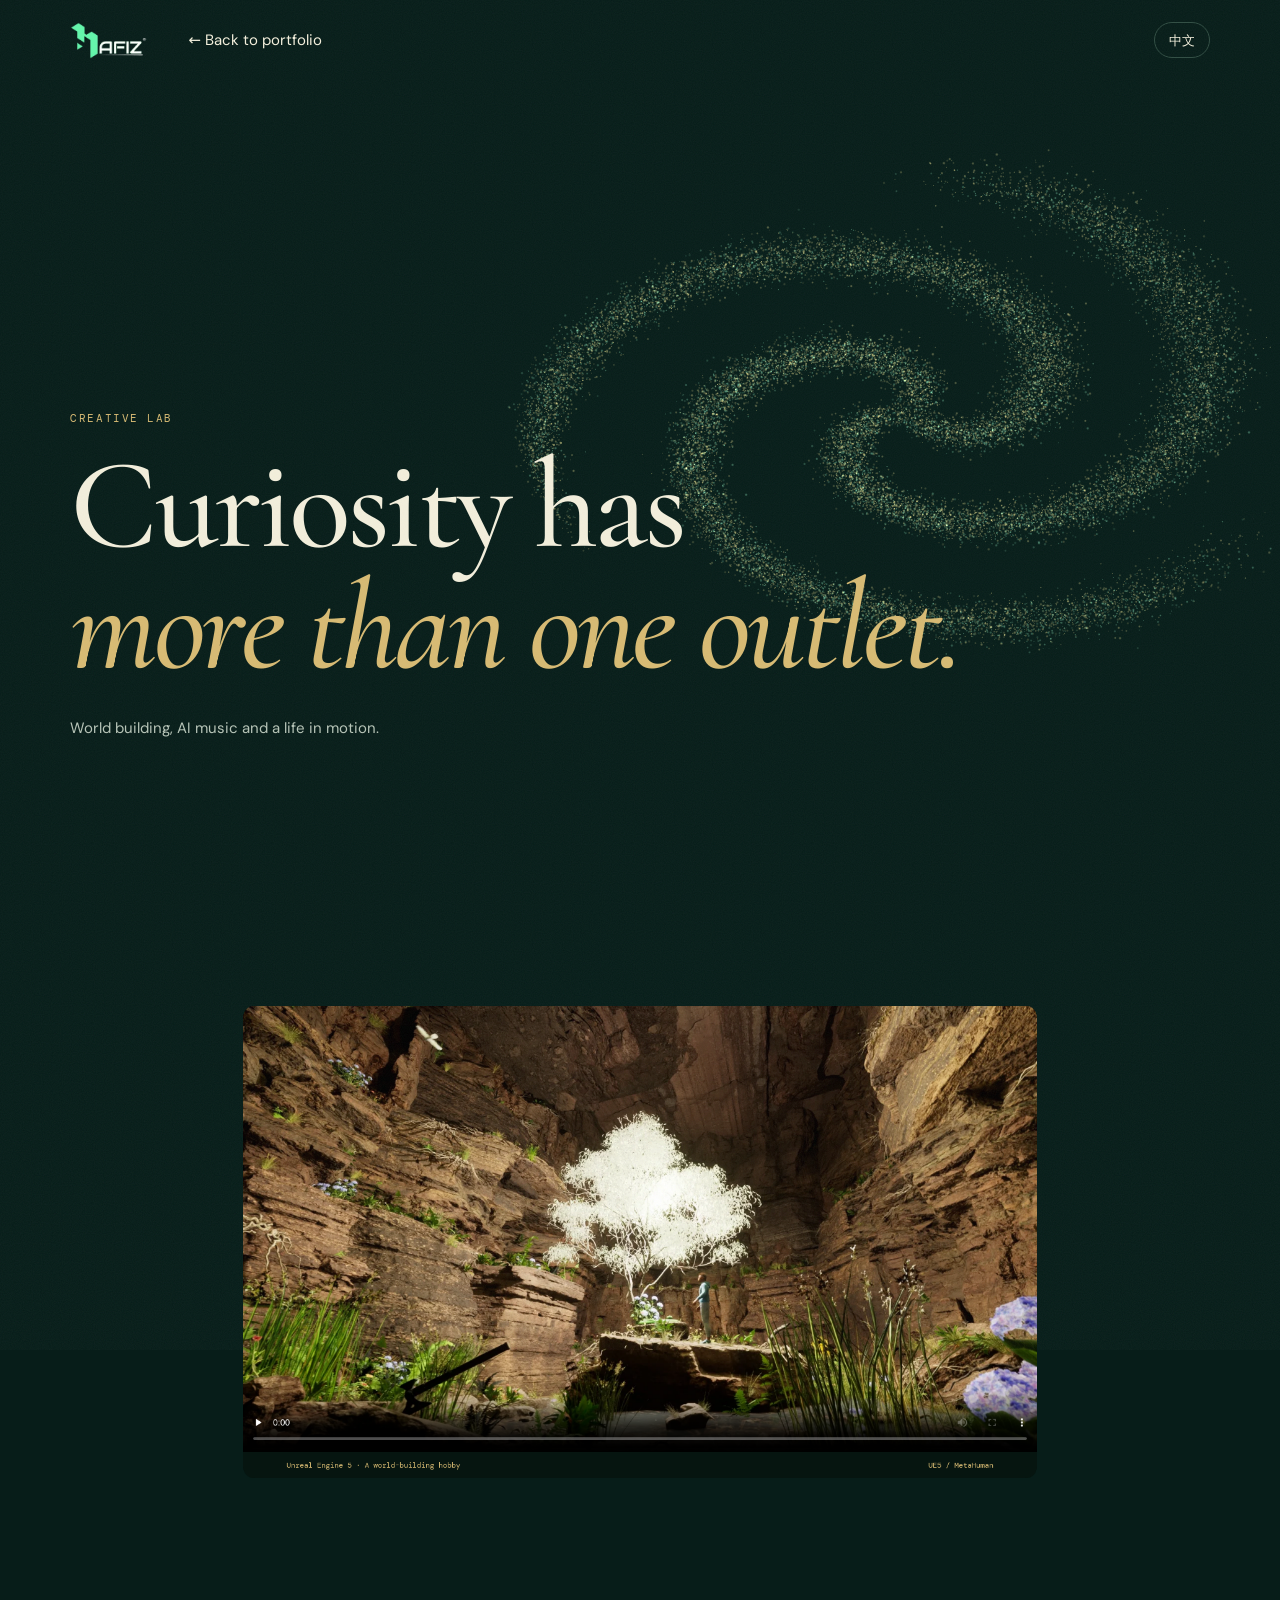
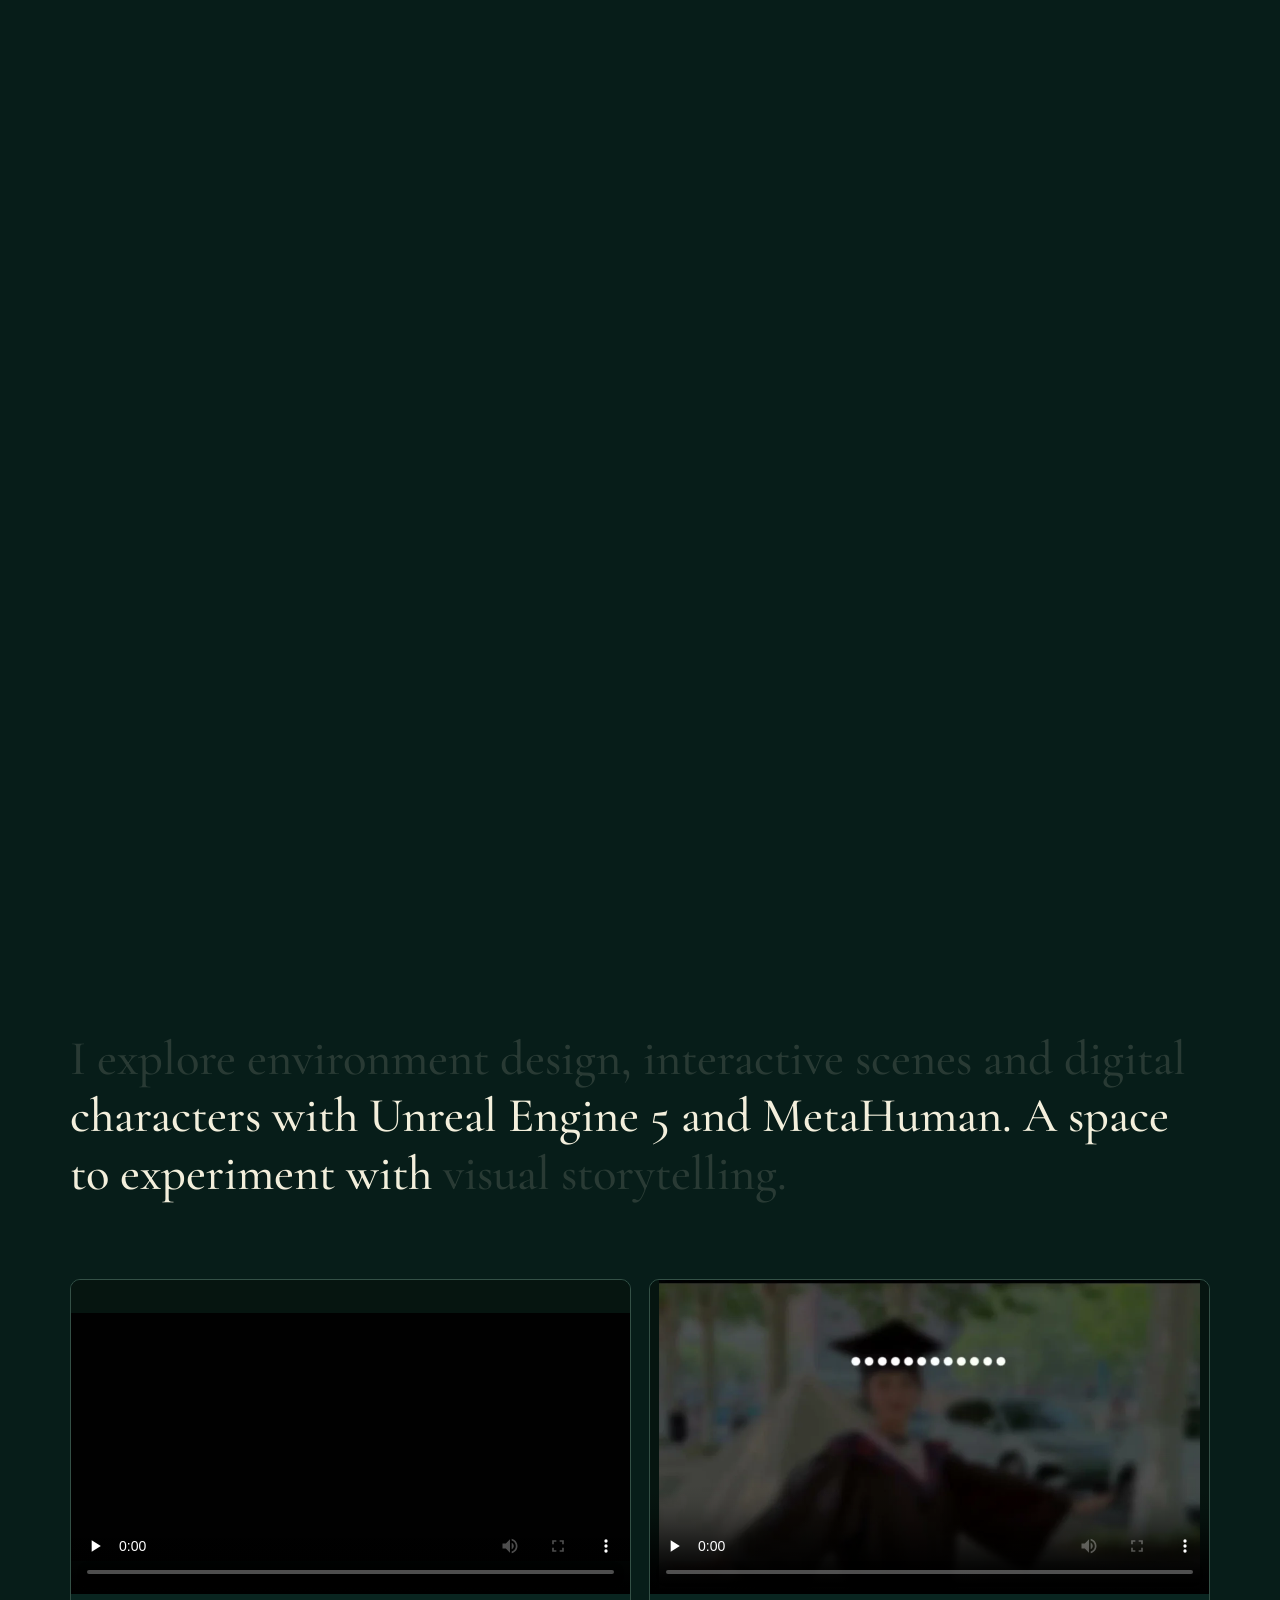
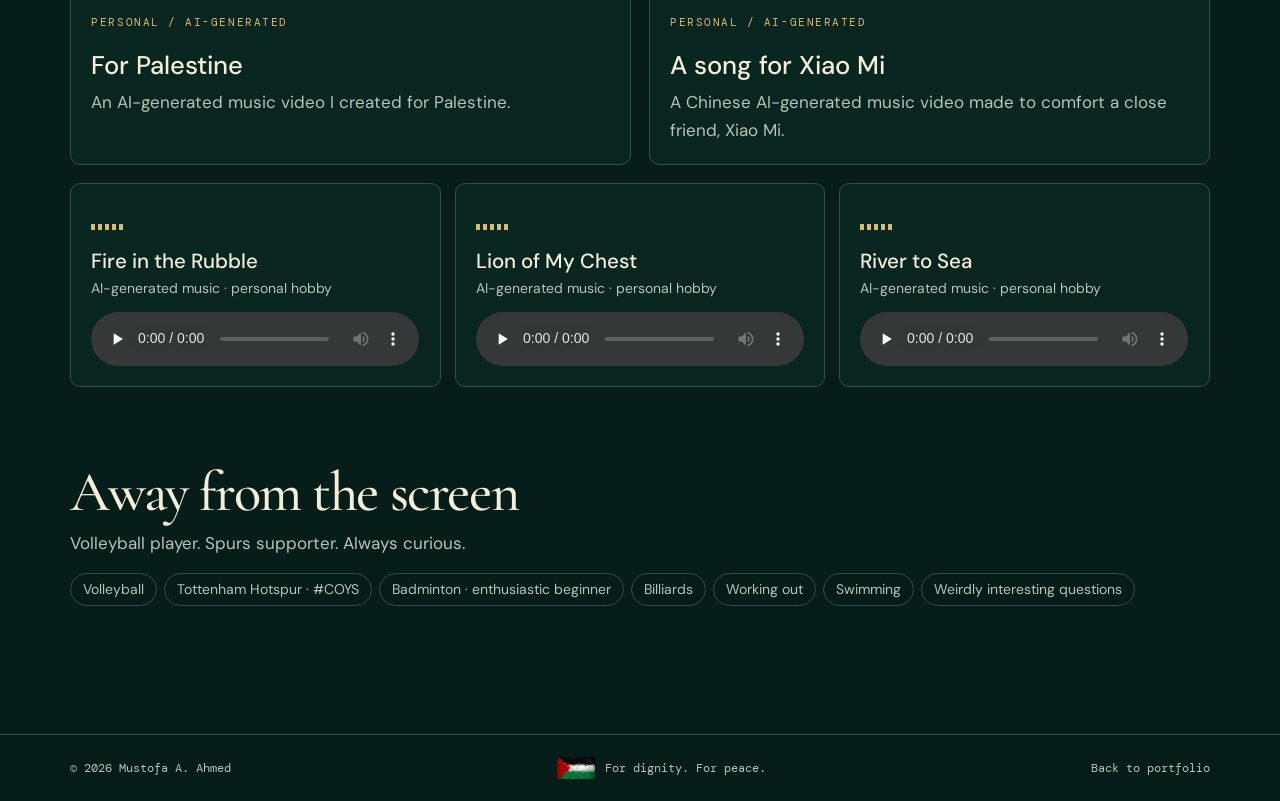
==== creative.html @ cb3ba393 "Rebuild portfolio as motion-led green and gold experience Add a WebGL particle scene, custom motion " ====
<!doctype html>
<html lang="en" class="no-js" data-title-en="Creative lab | Mustofa A. Ahmed (Hafiz)" data-title-zh="创意实验室 | Mustofa A. Ahmed (Hafiz)">
<head>
<meta charset="utf-8">
<meta name="viewport" content="width=device-width,initial-scale=1,viewport-fit=cover">
<title>Creative lab | Mustofa A. Ahmed (Hafiz)</title>
<meta name="description" content="World building in Unreal Engine 5, AI-generated music and life away from the screen.">
<meta name="theme-color" content="#071d19">
<meta name="color-scheme" content="dark">
<link rel="canonical" href="https://hafizabc77.github.io/creative.html">
<link rel="icon" href="assets/showcase/logo.webp">
<script>
(function(){var d=document.documentElement,c=d.classList;c.remove('no-js');c.add('js','intro-done');
var reduced=window.matchMedia&&matchMedia('(prefers-reduced-motion: reduce)').matches;
if(!reduced)c.add('fx');
try{if(sessionStorage.getItem('hafiz-wipe')){c.add('wipe-in');sessionStorage.removeItem('hafiz-wipe')}}catch(e){}
setTimeout(function(){if(!window.__fxReady){c.remove('fx','wipe-in');c.add('fx-failed')}},4000)})();
</script>
<link rel="stylesheet" href="styles.css">
</head>
<body class="creative-page">
<div id="wipe" aria-hidden="true"><i></i><i></i><i></i><i></i><i></i></div>
<canvas id="scene" aria-hidden="true"></canvas>
<div class="grain" aria-hidden="true"></div>
<div class="cursor" aria-hidden="true"><span class="cursor-label"></span></div>
<div class="cursor-dot" aria-hidden="true"></div>
<div class="progress" aria-hidden="true"></div>
<header class="site-header">
  <a class="brand" href="index.html" data-cursor="HOME" aria-label="Back to portfolio"><img src="assets/showcase/logo.webp" width="92" height="51" alt=""></a>
  <a class="back" href="index.html" data-magnetic><span data-en="← Back to portfolio" data-zh="← 返回主页">← Back to portfolio</span></a>
  <button id="language" type="button" lang="zh-CN" data-magnetic>中文</button>
</header>
<main id="main">
  <section class="creative-hero" data-shape="vortex" data-dim=".8">
    <p class="eyebrow" data-scramble data-en="Creative lab" data-zh="创意实验室">Creative lab</p>
    <h1 class="page-title" data-split data-en="Curiosity has<br><i>more than one outlet.</i>" data-zh="好奇心，<br><i>不止一种表达。</i>">Curiosity has<br><i>more than one outlet.</i></h1>
    <p class="hero-description" data-rise data-en="World building, AI music and a life in motion." data-zh="虚拟世界、AI 音乐与运动中的生活。">World building, AI music and a life in motion.</p>
  </section>

  <section class="cinema-section" id="cinema-section" data-shape="network" data-dim=".25">
    <div class="cinema-sticky">
      <div class="cinema" id="cinema">
        <video controls playsinline preload="none" poster="assets/showcase/environment.webp" aria-label="Unreal Engine hobby showreel" data-cursor="PLAY"><source src="assets/showcase/unreal-showreel.mp4" type="video/mp4"></video>
        <div class="cinema-caption"><span data-en="Unreal Engine 5 · A world-building hobby" data-zh="Unreal Engine 5 · 虚拟世界创作爱好">Unreal Engine 5 · A world-building hobby</span><span>UE5 / MetaHuman</span></div>
      </div>
    </div>
  </section>

  <section class="creative-body" data-shape="network" data-dim=".2">
    <p class="creative-description" data-words data-en="I explore environment design, interactive scenes and digital characters with Unreal Engine 5 and MetaHuman. A space to experiment with visual storytelling." data-zh="我用 Unreal Engine 5 和 MetaHuman 探索场景设计、交互场景与数字角色，尝试用视觉讲述故事。">I explore environment design, interactive scenes and digital characters with Unreal Engine 5 and MetaHuman. A space to experiment with visual storytelling.</p>

    <div class="media-grid">
      <article class="media-card" data-spot data-reveal>
        <video controls playsinline preload="none" poster="assets/showcase/palestine.webp" aria-label="For Palestine" data-cursor="PLAY"><source src="assets/showcase/palestine.mp4" type="video/mp4"></video>
        <div>
          <p class="eyebrow" data-en="Personal / AI-generated" data-zh="个人创作 / AI 生成">Personal / AI-generated</p>
          <h3 data-en="For Palestine" data-zh="献给巴勒斯坦">For Palestine</h3>
          <p data-en="An AI-generated music video I created for Palestine." data-zh="我为巴勒斯坦创作的全 AI 生成音乐视频。">An AI-generated music video I created for Palestine.</p>
        </div>
      </article>
      <article class="media-card" data-spot data-reveal>
        <video controls playsinline preload="none" poster="assets/showcase/xiao-mi.webp" aria-label="A song for Xiao Mi" data-cursor="PLAY"><source src="assets/showcase/xiao-mi.mp4" type="video/mp4"></video>
        <div>
          <p class="eyebrow" data-en="Personal / AI-generated" data-zh="个人创作 / AI 生成">Personal / AI-generated</p>
          <h3 data-en="A song for Xiao Mi" data-zh="送给小米的一首歌">A song for Xiao Mi</h3>
          <p data-en="A Chinese AI-generated music video made to comfort a close friend, Xiao Mi." data-zh="为安慰好朋友小米（Mi Wen Ge）而创作的中文 AI 生成音乐视频。">A Chinese AI-generated music video made to comfort a close friend, Xiao Mi.</p>
        </div>
      </article>
    </div>

    <div class="audio-grid">
      <article class="audio-card" data-spot data-reveal><span class="eq" aria-hidden="true"><i></i><i></i><i></i><i></i><i></i></span><h3>Fire in the Rubble</h3><p data-en="AI-generated music · personal hobby" data-zh="AI 生成音乐 · 个人爱好">AI-generated music · personal hobby</p><audio controls preload="none" aria-label="Fire in the Rubble"><source src="assets/showcase/fire-in-the-rubble.mp3" type="audio/mpeg"></audio></article>
      <article class="audio-card" data-spot data-reveal><span class="eq" aria-hidden="true"><i></i><i></i><i></i><i></i><i></i></span><h3>Lion of My Chest</h3><p data-en="AI-generated music · personal hobby" data-zh="AI 生成音乐 · 个人爱好">AI-generated music · personal hobby</p><audio controls preload="none" aria-label="Lion of My Chest"><source src="assets/showcase/lion-of-my-chest.mp3" type="audio/mpeg"></audio></article>
      <article class="audio-card" data-spot data-reveal><span class="eq" aria-hidden="true"><i></i><i></i><i></i><i></i><i></i></span><h3>River to Sea</h3><p data-en="AI-generated music · personal hobby" data-zh="AI 生成音乐 · 个人爱好">AI-generated music · personal hobby</p><audio controls preload="none" aria-label="River to Sea"><source src="assets/showcase/river-to-sea.mp3" type="audio/mpeg"></audio></article>
    </div>

    <div class="off-screen" data-reveal>
      <h2 data-en="Away from the screen" data-zh="屏幕之外">Away from the screen</h2>
      <p data-en="Volleyball player. Spurs supporter. Always curious." data-zh="喜欢打排球，支持热刺，也始终保持好奇。">Volleyball player. Spurs supporter. Always curious.</p>
      <p class="chips">
        <span data-en="Volleyball" data-zh="排球">Volleyball</span>
        <span data-en="Tottenham Hotspur · #COYS" data-zh="托特纳姆热刺 · #COYS">Tottenham Hotspur · #COYS</span>
        <span data-en="Badminton · enthusiastic beginner" data-zh="羽毛球 · 热情的新手">Badminton · enthusiastic beginner</span>
        <span data-en="Billiards" data-zh="台球">Billiards</span>
        <span data-en="Working out" data-zh="健身">Working out</span>
        <span data-en="Swimming" data-zh="游泳">Swimming</span>
        <span data-en="Weirdly interesting questions" data-zh="奇奇怪怪又有趣的问题">Weirdly interesting questions</span>
      </p>
    </div>
  </section>
</main>
<footer class="site-footer">
  <span>© 2026 Mustofa A. Ahmed</span>
  <span class="solidarity"><img src="assets/showcase/flag.webp" width="44" height="25" alt="Palestinian flag" loading="lazy"><span data-en="For dignity. For peace." data-zh="尊严与和平。">For dignity. For peace.</span></span>
  <a href="index.html" data-en="Back to portfolio" data-zh="返回主页">Back to portfolio</a>
</footer>
<p id="toast" role="status" aria-live="polite"></p>
<script src="assets/vendor/lenis.min.js"></script>
<script src="scene.js"></script>
<script src="script.js"></script>
</body>
</html>
---- styles.css ----
/* Fonts are self-hosted so the page never waits on a third-party font service. */
@font-face{font-family:'Cormorant Garamond';src:url(assets/fonts/cormorant.woff2) format('woff2');font-weight:300 700;font-style:normal;font-display:swap}
@font-face{font-family:'Cormorant Garamond';src:url(assets/fonts/cormorant-italic.woff2) format('woff2');font-weight:300 700;font-style:italic;font-display:swap}
@font-face{font-family:'DM Sans';src:url(assets/fonts/dm-sans.woff2) format('woff2');font-weight:100 1000;font-display:swap}
@font-face{font-family:'DM Mono';src:url(assets/fonts/dm-mono.woff2) format('woff2');font-weight:400;font-display:swap}

:root{
  color-scheme:dark;
  --bg:#071d19;--panel:#0c2923;--panel2:#10352c;--ink:#f3efdc;--muted:#b7c5b8;--gold:#d8bb73;--mint:#84c7a2;--line:#345046;--rust:#d98a5f;
  --glass:rgb(12 41 35 / .72);
  --sans:'DM Sans','PingFang SC','Hiragino Sans GB','Microsoft YaHei','Noto Sans CJK SC',system-ui,sans-serif;
  --serif:'Cormorant Garamond','Songti SC','STSong','Noto Serif CJK SC',Georgia,serif;
  --mono:'DM Mono',ui-monospace,Menlo,Consolas,'PingFang SC','Microsoft YaHei',monospace;
  --ease:cubic-bezier(.16,1,.3,1);
  --gutter:clamp(20px,5.5vw,96px);
}
*{box-sizing:border-box}
html{background:var(--bg);-webkit-text-size-adjust:100%;scroll-behavior:smooth}
html.lenis,html.lenis body{height:auto}
.lenis.lenis-smooth{scroll-behavior:auto!important}
.lenis.lenis-smooth [data-lenis-prevent]{overscroll-behavior:contain}
.lenis.lenis-stopped{overflow:hidden}
body{margin:0;color:var(--ink);font:400 17px/1.65 var(--sans);overflow-x:hidden;overflow-x:clip}
img{max-width:100%;height:auto;display:block}
a{color:inherit;text-decoration:none}
button{font:inherit;color:inherit;background:none;border:0;cursor:pointer}
h1,h2,h3,p,ul,ol,dl,dd,figure,pre{margin:0;padding:0}
ul,ol{list-style:none}
p{color:var(--muted)}
:focus-visible{outline:2px solid var(--gold);outline-offset:4px;border-radius:2px}
.skip{position:fixed;top:-100px;left:12px;z-index:200;background:var(--gold);color:var(--bg);padding:10px 16px}
.skip:focus{top:12px}
main,.site-footer{position:relative;z-index:2}
section{padding:clamp(70px,10vw,150px) var(--gutter);position:relative}
h2{font:500 clamp(42px,6.6vw,108px)/1.02 var(--serif);letter-spacing:-.025em;margin-bottom:clamp(26px,3.6vw,54px)}
h2 i,h1 i,.page-title i{color:var(--gold);font-weight:500}
h3{font-size:clamp(20px,1.6vw,25px);font-weight:500;line-height:1.3}
[lang=zh-CN] h2,[lang=zh-CN] .page-title{font-family:var(--sans);font-weight:600;letter-spacing:.01em;font-size:clamp(32px,4.8vw,76px);line-height:1.25}
[lang=zh-CN] h2 i,[lang=zh-CN] .page-title i{font-style:normal}
.eyebrow{font:400 clamp(11px,.85vw,13px)/1.5 var(--mono);letter-spacing:.14em;text-transform:uppercase;color:var(--gold);margin-bottom:18px}
[lang=zh-CN] .eyebrow{letter-spacing:.06em}

/* Fixed layers */
#scene{position:fixed;left:0;top:0;width:100vw;height:100vh;z-index:0;display:block;pointer-events:none}
.grain{position:fixed;inset:-50%;z-index:90;pointer-events:none;opacity:.05;background-image:url("data:image/svg+xml,%3Csvg xmlns='http://www.w3.org/2000/svg' width='180' height='180'%3E%3Cfilter id='n'%3E%3CfeTurbulence type='fractalNoise' baseFrequency='.9' numOctaves='2' stitchTiles='stitch'/%3E%3C/filter%3E%3Crect width='180' height='180' filter='url(%23n)'/%3E%3C/svg%3E");animation:grain 1.1s steps(5) infinite}
@keyframes grain{20%{transform:translate(-4%,3%)}40%{transform:translate(3%,-5%)}60%{transform:translate(-3%,-2%)}80%{transform:translate(4%,4%)}}
.progress{position:fixed;left:0;top:0;height:2px;width:100%;background:var(--gold);transform:scaleX(0);transform-origin:left;z-index:120}

/* Cursor */
.cursor,.cursor-dot{position:fixed;left:0;top:0;pointer-events:none;z-index:150;opacity:0;will-change:transform}
.has-cursor .cursor,.has-cursor .cursor-dot{opacity:1}
.has-cursor,.has-cursor a,.has-cursor button,.has-cursor summary,.has-cursor input,.has-cursor canvas,.has-cursor video,.has-cursor img{cursor:none}
.has-cursor #palette-input{cursor:text}
.cursor{width:38px;height:38px;margin:-19px 0 0 -19px;border:1px solid var(--gold);border-radius:50%;display:grid;place-items:center;transition:width .35s var(--ease),height .35s var(--ease),margin .35s var(--ease),background .25s,border-color .25s}
.cursor-label{font:400 10px/1 var(--mono);letter-spacing:.1em;color:var(--bg);opacity:0;transition:opacity .15s}
.cursor-dot{width:5px;height:5px;margin:-2.5px 0 0 -2.5px;border-radius:50%;background:var(--gold)}
.cursor.is-link{width:62px;height:62px;margin:-31px 0 0 -31px;background:rgb(216 187 115 / .14)}
.cursor.is-label{width:84px;height:84px;margin:-42px 0 0 -42px;background:var(--gold)}
.cursor.is-label .cursor-label{opacity:1}
.cursor.is-down{transform-origin:center;border-color:var(--mint)}

/* Preloader */
#loader{display:none;position:fixed;inset:0;z-index:180;background:var(--bg);flex-direction:column;justify-content:flex-end;padding:var(--gutter);transition:transform 1s var(--ease)}
.fx:not(.intro-done) #loader{display:flex}
#loader img{position:absolute;left:var(--gutter);top:clamp(20px,4vw,44px);width:92px}
.loader-count{font:500 clamp(96px,22vw,320px)/.85 var(--serif);font-variant-numeric:lining-nums;color:var(--gold);letter-spacing:-.04em}
.loader-count i{font-size:.34em;color:var(--mint);margin-left:.1em;letter-spacing:0}
#loader-text{font:400 13px/1.5 var(--mono);letter-spacing:.14em;text-transform:uppercase;margin:14px 0}
.loader-tokens{display:grid;grid-template-columns:repeat(12,1fr);gap:6px}
.loader-tokens i{height:10px;border:1px solid var(--line);background:transparent;transition:background .2s}
.loader-tokens i.on{background:var(--mint);border-color:var(--mint)}
#loader.done{transform:translateY(-101%)}

/* Page transition */
#wipe{position:fixed;inset:0;z-index:170;display:grid;grid-template-columns:repeat(5,1fr);pointer-events:none}
#wipe i{background:var(--panel2);border-right:1px solid var(--line);transform:scaleY(0);transform-origin:bottom;transition:transform .55s var(--ease);transition-delay:calc(var(--n) * 45ms)}
#wipe i:nth-child(1){--n:0}#wipe i:nth-child(2){--n:1}#wipe i:nth-child(3){--n:2}#wipe i:nth-child(4){--n:3}#wipe i:nth-child(5){--n:4}
.wipe-in #wipe i,.wipe-out #wipe i{transform:scaleY(1)}
.wipe-in.wipe-leaving #wipe i{transform:scaleY(0);transform-origin:top}

/* Header */
.site-header{position:fixed;left:0;right:0;top:0;z-index:100;display:flex;align-items:center;gap:clamp(12px,1.8vw,26px);height:clamp(64px,6.4vw,84px);padding:0 var(--gutter);transition:transform .6s var(--ease),background .3s,border-color .3s;border-bottom:1px solid transparent}
.site-header.scrolled{background:rgb(7 29 25 / .78);backdrop-filter:blur(14px);-webkit-backdrop-filter:blur(14px);border-color:rgb(52 80 70 / .6)}
.site-header.hide{transform:translateY(-100%)}
.site-header.menu-open{background:none;backdrop-filter:none;-webkit-backdrop-filter:none;border-color:transparent;transform:none;transition:none}
.brand{margin-right:auto}
.brand img{width:clamp(70px,6vw,92px);height:auto}
#nav{display:flex;gap:clamp(14px,2vw,30px);font-size:clamp(13px,.95vw,15px)}
#nav a{display:inline-block;padding:6px 0}
#nav a span{display:inline-block;min-width:1ch}
.nav-resume-m{display:none!important}
#palette-open kbd,#palette kbd{font:400 11px/1 var(--mono);padding:6px 8px;border:1px solid var(--line);border-radius:4px;color:var(--muted)}
#palette-open{display:none}
.has-cursor #palette-open{display:block}
#language{flex:none;white-space:nowrap;min-height:36px;padding:4px 14px;border:1px solid var(--line);border-radius:30px;font-size:13px;display:inline-block}
.back{margin-right:auto;font-size:15px}
.creative-page .brand{margin-right:18px}
#menu{display:none;position:relative;width:44px;height:44px;flex:none}
#menu i{position:absolute;left:10px;right:10px;height:1.5px;background:var(--ink);transition:transform .4s var(--ease),top .4s var(--ease)}
#menu i:nth-child(1){top:17px}#menu i:nth-child(2){top:26px}
#menu[aria-expanded=true] i:nth-child(1){top:21px;transform:rotate(45deg)}
#menu[aria-expanded=true] i:nth-child(2){top:21px;transform:rotate(-45deg)}

/* Right-hand section rail */
.rail{position:fixed;right:clamp(14px,1.8vw,30px);top:50%;z-index:60;display:none;flex-direction:column;align-items:center;gap:12px;transform:translateY(-50%);font:400 11px/1 var(--mono);color:var(--muted)}
.has-cursor .rail{display:flex;transition:opacity .4s}
.rail.over-panels{opacity:0}
.rail-line{width:1px;height:110px;background:var(--line);position:relative;overflow:hidden}
.rail-line i{position:absolute;inset:0;background:var(--gold);transform:scaleY(0);transform-origin:top}
.rail-name{writing-mode:vertical-rl;letter-spacing:.14em;text-transform:uppercase}
.rail-index{color:var(--gold)}

/* Buttons */
.button{position:relative;display:inline-flex;align-items:center;justify-content:center;min-height:50px;padding:12px 26px;border:1px solid #58705d;border-radius:4px;font-size:15px;font-weight:500;overflow:hidden;isolation:isolate;transition:color .3s,border-color .3s}
.button:before{content:'';position:absolute;inset:0;z-index:-1;background:var(--gold);transform:translateY(101%);transition:transform .5s var(--ease)}
.button:hover{color:#11251c;border-color:var(--gold)}
.button:hover:before{transform:none}
.button.primary{background:var(--gold);color:#11251c;border-color:var(--gold)}
.button.primary:before{background:var(--ink)}
.button.small{min-height:38px;padding:5px 18px;font-size:13px}
.actions{display:flex;flex-wrap:wrap;gap:12px;margin-top:28px}
.text-link{display:inline-block;color:var(--gold);font-weight:500;background:linear-gradient(currentColor,currentColor) 0 100%/100% 1px no-repeat;transition:background-size .45s var(--ease)}
.text-link:hover{background-size:0 1px;background-position:100% 100%}

/* Text effects. Only applied under .fx, so a failed script can never hide content. */
.w{display:inline-block;overflow:hidden;vertical-align:top;padding:.08em .05em .12em;margin:-.08em -.05em -.12em}
.fx [data-split] .c{display:inline-block;transform:translateY(112%) rotate(5deg);transform-origin:0 100%}
.fx [data-split].in .c{transform:none;transition:transform 1s var(--ease);transition-delay:calc(var(--i) * 22ms)}
.fx [data-rise],.fx [data-reveal]{opacity:0;transform:translateY(26px)}
.fx [data-rise].in,.fx [data-reveal].in{opacity:1;transform:none;transition:opacity .9s var(--ease),transform .9s var(--ease);transition-delay:var(--d,0ms)}
[data-words] .sw{opacity:var(--o,.16);transition:opacity .25s linear}
.no-js [data-words] .sw,.fx-failed [data-words] .sw{opacity:1}

/* Spotlight: a glow that follows the pointer inside a card. */
[data-spot]{position:relative;isolation:isolate}
[data-spot]:before{content:'';position:absolute;inset:0;z-index:-1;pointer-events:none;opacity:0;background:radial-gradient(380px circle at var(--mx,50%) var(--my,50%),rgb(216 187 115 / .17),transparent 68%);transition:opacity .35s;border-radius:inherit}
[data-spot]:hover:before{opacity:1}
[data-tilt]{transform:perspective(1000px) rotateX(var(--rx,0deg)) rotateY(var(--ry,0deg));transition:transform .4s var(--ease);transform-style:preserve-3d}

/* Hero */
.hero{display:grid;grid-template-columns:minmax(0,1.3fr) minmax(280px,.9fr);align-items:center;column-gap:4%;min-height:100vh;min-height:100svh;padding:clamp(84px,8vw,112px) var(--gutter) clamp(26px,3vw,40px)}
.hero-tags{display:flex;flex-wrap:wrap;align-items:center;gap:8px 18px;margin-bottom:clamp(14px,1.6vw,24px)}
.hero-tags .eyebrow{margin:0}
.opportunity{display:inline-flex;align-items:center;gap:9px;padding:4px 13px;border:1px solid var(--line);border-radius:30px;font-size:13px;color:var(--ink);background:rgb(12 41 35 / .55)}
.opportunity:before{content:'';width:7px;height:7px;border-radius:50%;background:var(--mint);animation:pulse 2s infinite}
@keyframes pulse{0%{box-shadow:0 0 0 0 rgb(132 199 162 / .6)}70%,100%{box-shadow:0 0 0 9px rgb(132 199 162 / 0)}}
h1{font:500 clamp(64px,9.2vw,172px)/.92 var(--serif);letter-spacing:-.035em}
h1 b{color:var(--mint);font-weight:500}
.aka{margin-top:clamp(12px,1.4vw,20px);font-size:clamp(14px,1vw,16px)}
.hero-line{margin-top:clamp(12px,1.3vw,20px);color:var(--ink);font-size:clamp(22px,2vw,32px);line-height:1.25;font-weight:500;max-width:24em}
.hero-description{margin-top:10px;max-width:40em;font-size:clamp(15px,1.1vw,18px)}
.hero-portrait{position:relative;justify-self:center;width:100%;max-width:min(420px,50vh)}
.portrait-mask{display:block;overflow:hidden;border-radius:45% 45% 4px 4px;aspect-ratio:.84}
.portrait-mask img{width:100%;height:100%;object-fit:cover;object-position:50% 30%;transform:scale(calc(1.12 + var(--pz,0) * .1));transition:filter .6s}
.hero-portrait:before{content:'';position:absolute;inset:-12px;border:1px solid rgb(216 187 115 / .3);border-radius:48% 48% 0 0;pointer-events:none}
.fx .portrait-mask{clip-path:inset(100% 0 0 0)}
.fx .hero-portrait.in .portrait-mask{clip-path:inset(0);transition:clip-path 1.5s var(--ease)}
.orbit{position:absolute;border:1px solid var(--gold);border-radius:50%;pointer-events:none;z-index:2}
.orbit-one{width:84px;height:84px;right:-26px;top:14%;opacity:.6;animation:orbit 11s linear infinite}
.orbit-one:after{content:'';position:absolute;width:12px;height:12px;left:-6px;top:50%;margin-top:-6px;border-radius:50%;background:var(--mint)}
.orbit-two{width:24px;height:24px;left:-10px;top:68%;background:var(--gold);animation:float 5s ease-in-out infinite}
@keyframes orbit{to{transform:rotate(360deg)}}
@keyframes float{50%{transform:translateY(-16px)}}
.hero-stats{grid-column:1/-1;display:grid;grid-template-columns:repeat(3,auto) minmax(0,1fr);gap:12px clamp(22px,3.6vw,60px);align-items:end;margin-top:clamp(20px,2.6vw,36px);padding-top:clamp(14px,1.6vw,22px);border-top:1px solid var(--line)}
.hero-stats b{display:block;font:500 clamp(36px,3.8vw,62px)/1 var(--serif);color:var(--gold);font-variant-numeric:lining-nums}
.hero-stats span{font-size:13px;color:var(--muted)}
.hero-trust{text-align:right;font:400 12px/1.7 var(--mono);letter-spacing:.04em}
.hero-trust span{font:inherit;color:var(--ink)}
.scroll-cue{position:absolute;left:50%;bottom:6px;display:none;flex-direction:column;align-items:center;gap:4px;font:400 10px/1 var(--mono);letter-spacing:.14em;text-transform:uppercase;color:var(--muted);transform:translateX(-50%)}
.scroll-cue i{width:1px;height:22px;background:linear-gradient(var(--gold),transparent);animation:cue 1.8s var(--ease) infinite;transform-origin:top}
@keyframes cue{0%{transform:scaleY(0)}60%{transform:scaleY(1)}100%{transform:scaleY(1);opacity:0}}

/* Ticker */
.ticker{position:relative;z-index:2;overflow:hidden;white-space:nowrap;padding:clamp(14px,1.6vw,22px) 0;border-block:1px solid var(--line);background:rgb(12 41 35 / .8);font:400 clamp(13px,1.05vw,17px)/1 var(--mono);letter-spacing:.2em}
.ticker-track{display:inline-flex;will-change:transform}
.ticker b{color:var(--gold);margin:0 clamp(18px,2.4vw,40px);font-weight:400}

/* Manifesto */
.manifesto{padding-block:clamp(90px,16vw,240px)}
.manifesto p{font:500 clamp(32px,5.1vw,84px)/1.12 var(--serif);letter-spacing:-.02em;color:var(--ink);max-width:21em}
[lang=zh-CN] .manifesto p{font-family:var(--sans);font-size:clamp(26px,3.8vw,60px);line-height:1.45;font-weight:500;letter-spacing:.01em}

/* Results story */
.numbers{padding:0;height:calc(100vh * 4.6)}
.numbers-sticky{position:sticky;top:0;height:100vh;height:100svh;overflow:hidden;padding:clamp(84px,9vw,120px) var(--gutter) clamp(24px,3vw,44px);display:flex;flex-direction:column;justify-content:flex-end}
.numbers-label{position:absolute;left:var(--gutter);top:clamp(84px,9vw,120px)}
.steps{position:relative;height:clamp(230px,34vh,340px);max-width:min(36vw,520px)}
.step{position:absolute;left:0;right:0;bottom:0}
.step h2{font-size:clamp(34px,3.8vw,62px);margin-bottom:14px}
.step p{font-size:clamp(16px,1.25vw,20px)}
.big-num{display:block;font:600 italic clamp(64px,13vw,190px)/1 var(--serif);font-variant-numeric:lining-nums;color:var(--gold);margin-bottom:10px}
.step:nth-child(3) .big-num{font-size:clamp(36px,6vw,90px)}
.has-gl .big-num{position:absolute;width:1px;height:1px;overflow:hidden;clip:rect(0 0 0 0)}
.fx .step{opacity:0;transform:translateY(34px);pointer-events:none;transition:opacity .45s,transform .7s var(--ease)}
.fx .step.active{opacity:1;transform:none;pointer-events:auto}
.step-dots{position:absolute;right:calc(var(--gutter) + 8px);bottom:clamp(24px,3vw,44px);display:flex;gap:7px}
.step-dots i{width:26px;height:2px;background:var(--line);transition:background .3s}
.step-dots i.on{background:var(--gold)}
.no-fx-layout .numbers{height:auto}

/* Role selector */
.fit{background:linear-gradient(180deg,transparent,rgb(12 41 35 / .78) 16%,rgb(12 41 35 / .78) 84%,transparent)}
.fit-note{max-width:38em;margin-bottom:28px}
.roles{display:grid;grid-template-columns:repeat(4,minmax(0,1fr));gap:10px}
.role-tab{position:relative;text-align:left;padding:18px 18px 20px;border:1px solid var(--line);border-radius:6px;background:rgb(7 29 25 / .6);overflow:hidden;isolation:isolate;transition:color .35s,border-color .35s}
.role-tab:before{content:'';position:absolute;inset:0;z-index:-1;background:var(--gold);transform:scaleY(0);transform-origin:bottom;transition:transform .55s var(--ease)}
.role-tab span{display:block;font:400 11px/1 var(--mono);color:var(--gold);margin-bottom:12px;transition:color .35s}
.role-tab b{font-size:clamp(16px,1.3vw,21px);font-weight:500;line-height:1.25;display:block}
.role-tab:hover{border-color:var(--gold)}
.role-tab[aria-selected=true]{color:#11251c;border-color:var(--gold)}
.role-tab[aria-selected=true] span{color:#11251c}
.role-tab[aria-selected=true]:before{transform:none}
.role-panels{margin-top:12px}
.role-panel{padding:clamp(20px,2.4vw,36px);border:1px solid var(--line);border-radius:6px;background:var(--glass)}
.role-panel p{font-size:clamp(18px,1.55vw,25px);line-height:1.45;color:var(--ink);max-width:44em;margin-bottom:12px}
.fx .role-panel.enter{animation:panelIn .7s var(--ease)}
@keyframes panelIn{from{opacity:0;transform:translateY(16px)}}
.facts{display:grid;grid-template-columns:repeat(3,auto);justify-content:space-between;gap:16px 34px;margin-top:30px}
.facts dt{font:400 11px/1.6 var(--mono);letter-spacing:.12em;text-transform:uppercase;color:var(--mint)}
.facts dd{font-size:16px;font-weight:500}

/* Experience */
.timeline{position:relative;padding-left:clamp(26px,3.4vw,54px)}
.timeline-line{position:absolute;left:0;top:6px;bottom:6px;width:1px;background:var(--line)}
.timeline-line i{position:absolute;inset:0;background:var(--gold);transform:scaleY(var(--p,0));transform-origin:top;box-shadow:0 0 12px var(--gold)}
.no-js .timeline-line i,.fx-failed .timeline-line i{transform:none}
.job{display:grid;grid-template-columns:clamp(58px,6vw,92px) minmax(0,1fr);gap:clamp(16px,2.4vw,36px);padding:clamp(20px,2.4vw,36px);margin-bottom:14px;border:1px solid var(--line);border-radius:8px;background:var(--glass);transition:border-color .35s}
.job:hover{border-color:var(--gold)}
.job-logo{display:grid;place-items:center;width:clamp(58px,6vw,92px);aspect-ratio:1;padding:9px;border-radius:50%;background:#fff}
.job-logo img{width:100%;height:100%;object-fit:contain}
.job-head{display:flex;flex-wrap:wrap;align-items:baseline;justify-content:space-between;gap:2px 20px}
.job h3{font:500 clamp(28px,2.7vw,44px)/1.1 var(--serif)}
[lang=zh-CN] .job h3{font-family:var(--sans);font-size:clamp(22px,2vw,32px);font-weight:600}
.meta{font:400 12px/1.6 var(--mono);letter-spacing:.08em;color:var(--gold)}
.org{margin:4px 0 12px;color:var(--ink)}
.job ul{display:grid;gap:8px}
.job li{position:relative;padding-left:18px;max-width:60em}
.job li:before{content:'';position:absolute;left:0;top:.72em;width:7px;height:1px;background:var(--gold)}
.job li,.job p:not(.org):not(.tags){color:var(--muted)}
.tags{display:flex;flex-wrap:wrap;gap:7px;margin-top:16px}
.tags span,.chips span{padding:4px 12px;border:1px solid var(--line);border-radius:30px;font-size:14px;color:var(--muted);background:rgb(7 29 25 / .5);transition:border-color .3s,color .3s,background .3s,transform .3s var(--ease)}

/* Projects */
.projects{padding:0}
.projects-progress{display:none}
.track{display:grid;gap:18px;padding:clamp(70px,10vw,120px) var(--gutter)}
.panel{position:relative;display:grid;grid-template-columns:minmax(0,1fr);gap:22px;padding:clamp(16px,2vw,28px);border:1px solid var(--line);border-radius:10px;background:var(--glass);transition:border-color .4s,box-shadow .4s}
.panel-intro,.panel-end{border:0;background:none;padding:0 0 10px}
.panel-end{padding:10px 0 0}
.panel-hint{max-width:30em;margin-top:-16px}
.hint-arrow{display:none}
.panel-copy h3{font:500 clamp(36px,3.8vw,62px)/1.04 var(--serif);margin-bottom:12px}
[lang=zh-CN] .panel-copy h3{font-family:var(--sans);font-size:clamp(28px,2.8vw,44px);font-weight:600}
.panel-copy .eyebrow{margin-bottom:8px}
.result{display:inline-block;padding:5px 14px;margin-bottom:14px;border:1px solid var(--gold);border-radius:30px;color:var(--gold);font-weight:500}
details{margin-top:18px;padding-top:12px;border-top:1px solid var(--line)}
summary{cursor:pointer;color:var(--gold);font-weight:500}
details p{margin-top:10px;font-size:15px}
.match-tag{display:none;width:max-content;margin-bottom:12px;padding:3px 12px;border-radius:30px;background:var(--gold);color:#11251c;font-size:13px;font-weight:600}
.panel.match{border-color:var(--gold);box-shadow:0 0 44px rgb(216 187 115 / .18)}
.panel.match .match-tag{display:block;animation:panelIn .6s var(--ease)}
.chips span.match{border-color:var(--gold);color:#11251c;background:var(--gold);transform:translateY(-2px)}

/* Playground */
.playground,.graph-box,.terminal,.gallery,.chip-card{border:1px solid var(--line);border-radius:8px;background:rgb(7 29 25 / .85)}
.playground{padding:clamp(14px,1.5vw,22px)}
.pg-head{display:flex;justify-content:space-between;align-items:center;gap:12px;margin-bottom:12px}
.pg-head b{font-weight:500}
.pg-live{display:inline-flex;align-items:center;gap:7px;font:400 11px/1 var(--mono);letter-spacing:.12em;color:var(--mint)}
.pg-live:before{content:'';width:7px;height:7px;border-radius:50%;background:var(--mint);animation:pulse 2s infinite}
.lane{margin-bottom:10px}
.lane>p{display:flex;justify-content:space-between;gap:12px;font-size:13px;margin-bottom:6px;color:var(--ink)}
.lane output{font:400 12px/1.6 var(--mono);color:var(--mint)}
.slots{display:grid;grid-template-columns:repeat(24,minmax(0,1fr));gap:3px}
.slots i{aspect-ratio:1;border-radius:2px;background:rgb(243 239 220 / .08);transition:background .16s,transform .16s}
.slots i.draft{background:var(--gold);transform:translateY(-2px)}
.slots i.on{background:var(--mint)}
.slots i.no{background:var(--rust)}
.pg-controls{display:grid;grid-template-columns:1fr 1fr;gap:14px;margin:12px 0}
.pg-controls label{display:grid;grid-template-columns:1fr auto;gap:4px 8px;font-size:13px;color:var(--ink)}
.pg-controls output{font:400 12px/1.6 var(--mono);color:var(--gold)}
input[type=range]{grid-column:1/-1;width:100%;height:28px;margin:0;background:none;-webkit-appearance:none;appearance:none;touch-action:pan-y}
input[type=range]::-webkit-slider-runnable-track{height:2px;background:var(--line)}
input[type=range]::-moz-range-track{height:2px;background:var(--line)}
input[type=range]::-webkit-slider-thumb{-webkit-appearance:none;width:20px;height:20px;margin-top:-9px;border-radius:50%;background:var(--gold);border:0}
input[type=range]::-moz-range-thumb{width:20px;height:20px;border-radius:50%;background:var(--gold);border:0}
.pg-read{display:grid;grid-template-columns:1fr 1fr;gap:14px;padding-top:10px;border-top:1px solid var(--line)}
.pg-read b{display:block;font:500 clamp(30px,2.8vw,44px)/1.05 var(--serif);font-variant-numeric:lining-nums;color:var(--gold)}
.pg-read span{font-size:12px;color:var(--muted)}
.pg-note{margin-top:10px;font-size:12px;line-height:1.45;color:var(--muted)}

/* Gallery */
.gallery{padding:12px;min-width:0}
.gallery-frame{overflow:hidden;background:#fff;border-radius:4px}
.gallery-frame img{width:100%;height:clamp(200px,36vh,330px);object-fit:contain}
.gallery-frame img.swap{animation:swap .7s var(--ease)}
@keyframes swap{from{clip-path:inset(0 100% 0 0);transform:scale(1.06)}to{clip-path:inset(0);transform:none}}
.gallery-controls{display:flex;align-items:center;justify-content:space-between;gap:14px;margin-top:10px;font:400 13px/1 var(--mono)}
.gallery-controls button{width:44px;height:44px;border:1px solid var(--gold);border-radius:50%;color:var(--gold);transition:background .25s,color .25s}
.gallery-controls button:hover{background:var(--gold);color:var(--bg)}
.gallery-caption{margin-top:8px;font-size:14px;min-height:2.9em}

/* Knowledge graph */
.graph-box{padding:12px}
#graph{display:block;width:100%;height:clamp(280px,48vh,430px);touch-action:pan-y;cursor:grab}
.graph-legend{display:flex;flex-wrap:wrap;gap:6px 16px;font-size:13px;color:var(--ink);margin-top:6px}
.graph-legend span:before{content:'';display:inline-block;width:9px;height:9px;border-radius:50%;margin-right:6px}
.k-model:before{background:var(--gold)}.k-tool:before{background:var(--mint)}.k-tech:before{background:#c9d8cc}.k-hw:before{background:var(--rust)}

/* Terminal, chip */
.terminal{overflow:hidden}
.terminal-bar{display:flex;align-items:center;gap:7px;padding:10px 14px;border-bottom:1px solid var(--line);font:400 12px/1 var(--mono);color:var(--muted)}
.terminal-bar i{width:9px;height:9px;border-radius:50%;background:var(--line)}
.terminal-bar i:first-child{background:var(--rust)}.terminal-bar i:nth-child(2){background:var(--gold)}.terminal-bar i:nth-child(3){background:var(--mint)}
.terminal-bar span{margin-left:8px}
#terminal-text{padding:16px;min-height:236px;font:400 clamp(13px,1vw,15px)/1.75 var(--mono);color:var(--mint);white-space:pre-wrap}
#terminal-text:after{content:'▌';color:var(--gold);animation:blink 1s steps(2) infinite}
@keyframes blink{50%{opacity:0}}
.chip-card{padding:10px;background:var(--ink);max-width:620px;margin:auto}
.chip-card img{width:100%;border-radius:4px}

/* Skills */
.skill-row{display:grid;grid-template-columns:minmax(180px,.34fr) minmax(0,1fr);gap:10px 30px;align-items:baseline;padding-block:clamp(16px,1.7vw,24px);border-top:1px solid var(--line);transition:padding-left .5s var(--ease)}
.skill-row:hover{padding-left:12px}
.skill-row h3{color:var(--gold)}
.chips{display:flex;flex-wrap:wrap;gap:7px}
.chips span:hover{border-color:var(--mint);color:var(--ink);transform:translateY(-3px)}

/* Publications */
.publications{background:linear-gradient(180deg,transparent,rgb(12 41 35 / .82) 12%,rgb(12 41 35 / .82) 88%,transparent)}
.orcid{margin:-12px 0 24px}
.paper{position:relative;display:grid;grid-template-columns:clamp(52px,5.4vw,84px) minmax(0,1fr) minmax(130px,auto);gap:10px clamp(14px,2.4vw,36px);padding:clamp(18px,2vw,28px) clamp(8px,1vw,14px);border-top:1px solid var(--line);isolation:isolate;overflow:hidden}
.paper:before{content:'';position:absolute;inset:0;z-index:-1;background:var(--panel2);transform:scaleY(0);transform-origin:bottom;transition:transform .5s var(--ease)}
.paper:hover:before{transform:none}
.paper-link{position:absolute;inset:0;z-index:2}
.year{font:400 13px/1.9 var(--mono);color:var(--gold)}
.paper h3{font-size:clamp(17px,1.4vw,22px);line-height:1.38;transition:transform .5s var(--ease)}
.paper:hover h3{transform:translateX(8px)}
.paper p{font-size:14px;margin-top:4px}
.paper p b{color:var(--ink);font-weight:600}
.paper-side{display:flex;flex-wrap:wrap;align-items:flex-start;justify-content:flex-end;gap:6px 8px;margin:0!important}
.badge{padding:2px 10px;border:1px solid var(--mint);border-radius:30px;color:var(--mint);font-size:12px;white-space:nowrap}
.badge.alt{border-color:var(--gold);color:var(--gold);white-space:normal}
.doi{font:400 12px/1.9 var(--mono);color:var(--gold)}

/* Education & awards */
.background{display:grid;grid-template-columns:minmax(0,1.15fr) minmax(0,1fr);gap:clamp(34px,5vw,80px)}
.edu li{display:grid;grid-template-columns:44px minmax(0,1fr);gap:14px;padding:15px 10px;border-top:1px solid var(--line)}
.edu img{width:44px;height:44px;object-fit:contain;border-radius:50%;background:#fff}
.edu p{font-size:15px}
.awards li{display:grid;grid-template-columns:54px minmax(0,1fr);gap:8px;padding:15px 10px;border-top:1px solid var(--line);color:var(--ink)}

/* Hover list */
.hover-list{border-bottom:1px solid var(--line)}
.hover-list li{border-top:1px solid var(--line)}
.hover-list a{display:flex;align-items:center;justify-content:space-between;gap:16px;padding-block:clamp(16px,2vw,30px);font:500 clamp(28px,4.4vw,72px)/1.1 var(--serif);transition:padding-left .55s var(--ease),color .3s}
[lang=zh-CN] .hover-list a{font-family:var(--sans);font-size:clamp(23px,3vw,48px)}
.hover-list a:hover{padding-left:clamp(10px,2vw,34px);color:var(--gold)}
.hover-list i{font-style:normal;color:var(--gold);transition:transform .55s var(--ease)}
.hover-list a:hover i{transform:translateX(-12px) rotate(-30deg)}
.beyond-note{margin-top:22px}
.float-preview{position:fixed;left:0;top:0;z-index:50;width:clamp(240px,23vw,360px);aspect-ratio:1.5;overflow:hidden;border-radius:6px;pointer-events:none;opacity:0;transform:scale(.8);transition:opacity .3s}
.float-preview.show{opacity:1}
.float-preview img{width:100%;height:100%;object-fit:cover}

/* Contact */
.contact{min-height:100vh;display:flex;flex-direction:column;justify-content:center}
.contact-title{font:500 clamp(54px,10.6vw,190px)/.95 var(--serif);letter-spacing:-.03em;color:var(--gold);margin-bottom:clamp(26px,3.4vw,50px)}
[lang=zh-CN] .contact-title{font-size:clamp(38px,6.4vw,110px)}
.contact-title .c{display:inline-block;transition:color .3s;will-change:transform}
.contact-grid{display:grid;grid-template-columns:minmax(0,1fr) clamp(190px,18vw,260px);gap:clamp(26px,5vw,80px);align-items:center}
.contact-lead{max-width:36em;margin-bottom:20px;color:var(--ink)}
.contact-list li{display:grid;grid-template-columns:96px minmax(0,1fr) auto;align-items:center;gap:10px;min-height:54px;padding-block:6px;border-top:1px solid var(--line);font-size:clamp(17px,1.5vw,22px);overflow-wrap:anywhere}
.contact-list li:last-child{border-bottom:1px solid var(--line)}
.contact-label{font:400 12px/1.4 var(--mono);color:var(--muted);letter-spacing:.06em}
.copy:not(.button){min-height:36px;padding:3px 14px;border:1px solid var(--line);border-radius:30px;font-size:13px;color:var(--mint);transition:border-color .25s,background .25s,color .25s}
.copy:not(.button):hover{background:var(--mint);border-color:var(--mint);color:var(--bg)}
.wechat-card{padding:12px;background:#fff;border-radius:10px;text-align:center}
.wechat-card img{width:100%;max-width:210px;margin:auto}
.wechat-card p{margin-top:8px;font-size:13px;line-height:1.4;color:#32453d}

/* Footer */
.site-footer{display:flex;flex-wrap:wrap;align-items:center;justify-content:space-between;gap:10px 26px;padding:22px var(--gutter);border-top:1px solid var(--line);font:400 12px/1.5 var(--mono);color:var(--muted);background:rgb(7 29 25 / .8)}
.solidarity{display:flex;align-items:center;gap:10px}
.solidarity img{width:38px;border-radius:2px}

/* Phone quick actions */
.actionbar{display:none}

/* Dialogs, toast */
dialog{border:1px solid var(--line);border-radius:10px;padding:44px 20px 20px;max-width:min(92vw,1100px);background:var(--panel);color:var(--ink)}
dialog::backdrop{background:rgb(0 0 0 / .78)}
#image-dialog img{max-height:82vh;margin:auto;background:#fff}
#wechat-dialog{text-align:center;width:min(88vw,340px);background:#fff;color:#11251c}
#wechat-dialog .dialog-close{color:#11251c}
#wechat-dialog img{width:min(100%,240px);margin:auto}
.dialog-id{font-size:20px;font-weight:600;margin:6px 0 12px;color:#11251c}
.dialog-close{position:absolute;right:6px;top:2px;width:44px;height:44px;font-size:28px;line-height:1}
#palette{padding:0;width:min(92vw,560px);margin-top:14vh;overflow:hidden}
#palette-input{width:100%;padding:18px 20px;border:0;border-bottom:1px solid var(--line);background:none;color:var(--ink);font:400 18px/1.3 var(--sans);outline:0}
#palette-list{max-height:46vh;overflow:auto;padding:6px}
#palette-list li{display:flex;justify-content:space-between;gap:12px;padding:11px 14px;border-radius:6px;cursor:pointer}
#palette-list li.sel{background:var(--gold);color:#11251c}
#palette-list small{font:400 11px/1.8 var(--mono);opacity:.7}
.palette-hint{padding:8px 14px 12px;display:flex;gap:6px}
#toast{position:fixed;left:50%;bottom:90px;z-index:190;transform:translate(-50%,14px);max-width:90vw;padding:9px 18px;border-radius:30px;background:var(--gold);color:#11251c;font-size:14px;font-weight:500;opacity:0;pointer-events:none;transition:opacity .25s,transform .4s var(--ease)}
#toast.show{opacity:1;transform:translate(-50%,0)}

/* Creative page */
.creative-hero{min-height:88vh;display:flex;flex-direction:column;justify-content:flex-end;padding-bottom:clamp(30px,4vw,60px)}
.page-title{font:500 clamp(56px,10vw,180px)/.95 var(--serif);letter-spacing:-.03em;margin-bottom:18px}
.cinema-section{padding:0;height:190vh}
.cinema-sticky{position:sticky;top:0;height:100vh;height:100svh;display:grid;place-items:center;overflow:hidden}
.cinema{width:100%;overflow:hidden;background:#061510;border-radius:calc((1 - var(--p,1)) * 18px);transform:scale(calc(.62 + var(--p,1) * .38));will-change:transform}
.cinema video,.media-card video{display:block;width:100%;background:#061510;object-fit:contain;aspect-ratio:16/9}
.cinema video{max-height:calc(100vh - 44px)}
.cinema-caption{display:flex;flex-wrap:wrap;justify-content:space-between;gap:4px 16px;padding:12px var(--gutter);font:400 12px/1.5 var(--mono);color:var(--gold)}
.creative-description{font:500 clamp(28px,3.8vw,60px)/1.18 var(--serif);color:var(--ink);max-width:24em}
[lang=zh-CN] .creative-description{font-family:var(--sans);font-size:clamp(24px,2.8vw,44px);line-height:1.5}
.media-grid{display:grid;grid-template-columns:repeat(2,minmax(0,1fr));gap:18px;margin-top:clamp(40px,6vw,80px)}
.media-card,.audio-card{min-width:0;overflow:hidden;border:1px solid var(--line);border-radius:10px;background:var(--glass)}
.media-card>div{padding:20px}
.media-card h3{font-size:clamp(24px,2vw,32px);margin-bottom:6px}
.audio-grid{display:grid;grid-template-columns:repeat(3,minmax(0,1fr));gap:14px;margin-top:18px}
.audio-card{padding:20px}
.audio-card h3{margin:10px 0 2px}
.audio-card p{font-size:14px}
.audio-card audio{display:block;width:100%;margin-top:12px}
.eq{display:inline-flex;align-items:flex-end;gap:3px;height:26px}
.eq i{width:4px;height:6px;background:var(--gold)}
.playing .eq i{animation:eq .7s ease-in-out infinite alternate}
.eq i:nth-child(2){animation-delay:.15s!important}.eq i:nth-child(3){animation-delay:.3s!important}.eq i:nth-child(4){animation-delay:.1s!important}.eq i:nth-child(5){animation-delay:.25s!important}
@keyframes eq{to{height:26px}}
.off-screen{margin-top:clamp(50px,6vw,90px)}
.off-screen h2{margin-bottom:8px;font-size:clamp(36px,4.4vw,70px)}
.off-screen>p:first-of-type{margin-bottom:16px}

/* Wide screens with a real pointer: Projects scrolls sideways while pinned. */
.h-scroll .projects-sticky{position:sticky;top:0;height:100vh;overflow:hidden}
.h-scroll .track{display:flex;width:max-content;height:100%;align-items:stretch;gap:clamp(18px,2vw,30px);padding:clamp(84px,9vh,104px) var(--gutter) clamp(44px,6vh,64px);will-change:transform}
.h-scroll .panel{width:min(84vw,1320px);flex:none;grid-template-columns:minmax(0,1.12fr) minmax(0,1fr);gap:clamp(22px,3vw,48px);align-items:center;padding:clamp(18px,2vw,32px)}
.h-scroll .panel-intro{width:min(62vw,860px);display:flex;flex-direction:column;justify-content:center;padding:0}
.h-scroll .panel-end{width:min(40vw,560px);display:flex;align-items:center;padding:0}
.h-scroll .panel-copy{max-height:calc(100vh - 210px);overflow:auto;scrollbar-width:thin;padding-right:6px}
.h-scroll .panel-hint{margin-top:0}
.h-scroll .hint-arrow{display:block;font:500 clamp(46px,6vw,90px)/1 var(--serif);color:var(--gold);margin-top:20px;animation:nudge 1.8s var(--ease) infinite}
@keyframes nudge{50%{transform:translateX(26px)}}
.h-scroll .projects-progress{display:block;position:absolute;left:var(--gutter);right:var(--gutter);bottom:clamp(20px,3vh,32px);height:1px;background:var(--line)}
.h-scroll .projects-progress i{position:absolute;inset:0;background:var(--gold);transform:scaleX(var(--p,0));transform-origin:left}
.h-scroll .panel-end .also{font:500 clamp(24px,2.3vw,36px)/1.25 var(--serif);color:var(--ink)}
[lang=zh-CN] .h-scroll .panel-end .also{font-family:var(--sans);font-size:clamp(18px,1.6vw,24px);line-height:1.6}
@media(min-width:1024px){.scroll-cue{display:flex}.hero-portrait{max-width:min(430px,56vh)}}
/* Short laptop screens: scale the hero by height so the results stay in the first screen. */
@media(min-width:761px) and (max-height:820px){
  .hero{padding-top:clamp(66px,9.5vh,84px);padding-bottom:14px}
  h1{font-size:clamp(54px,min(9.2vw,14.5vh),172px)}
  .hero-tags{margin-bottom:8px}
  .aka{margin-top:8px;font-size:13px}
  .hero-line{margin-top:6px;font-size:clamp(20px,3.1vh,28px)}
  .hero-description{margin-top:4px;font-size:15px;line-height:1.45}
  .actions{margin-top:12px}
  .button{min-height:44px;padding-block:8px}
  .hero-stats{margin-top:12px;padding-top:10px}
  .hero-stats b{font-size:clamp(30px,5vh,44px)}
  .hero-portrait{max-width:min(380px,48vh)}
  .scroll-cue{display:none}
}
@media(max-width:1180px){.has-cursor #palette-open{display:none}}

@media(max-width:1023px){
  .slots{grid-template-columns:repeat(16,minmax(0,1fr))}
  .roles{grid-template-columns:repeat(2,minmax(0,1fr))}
  .steps{max-width:min(70vw,560px)}
}
@media(max-width:860px){
  #menu{display:block}
  .header-resume{display:none}
  #nav{position:fixed;inset:0;z-index:-1;display:flex;flex-direction:column;justify-content:center;gap:4px;padding:80px var(--gutter);background:var(--panel);font:500 clamp(40px,11vw,62px)/1.2 var(--serif);clip-path:circle(0 at calc(100% - 42px) 34px);visibility:hidden;transition:clip-path .7s var(--ease),visibility .7s}
  #nav.open{clip-path:circle(150vmax at calc(100% - 42px) 34px);visibility:visible}
  [lang=zh-CN] #nav{font-family:var(--sans);font-size:clamp(30px,8vw,46px)}
  .nav-resume-m{display:inline-block!important;color:var(--gold)}
  .background,.contact-grid{grid-template-columns:minmax(0,1fr)}
  .wechat-card{max-width:240px}
  .paper{grid-template-columns:52px minmax(0,1fr)}
  .paper-side{grid-column:2;justify-content:flex-start}
  .skill-row{grid-template-columns:minmax(0,1fr)}
}
@media(max-width:760px){
  body{font-size:16px}
  body:not(.creative-page){padding-bottom:calc(68px + env(safe-area-inset-bottom))}
  .hero{grid-template-columns:minmax(0,1fr);align-content:start;padding-top:76px;min-height:0;padding-bottom:22px}
  .hero-tags{padding-right:112px;min-height:112px;align-content:flex-start;margin-bottom:6px}
  .hero-tags .eyebrow{font-size:11px;letter-spacing:.1em}
  .opportunity{font-size:12px;padding:3px 11px}
  h1{font-size:clamp(50px,16vw,92px)}
  .aka{font-size:13px;margin-top:8px}
  .hero-line{font-size:21px;margin-top:8px}
  .hero-description{font-size:15px;line-height:1.5;margin-top:6px}
  .hero-copy .actions{display:none}
  .hero-portrait{position:absolute;top:70px;right:var(--gutter);width:98px;margin:0}
  .hero-portrait:before{inset:-6px}
  .orbit-one{width:34px;height:34px;right:-12px;top:6%}
  .orbit-one:after{width:7px;height:7px;left:-3.5px;margin-top:-3.5px}
  .orbit-two{width:10px;height:10px;left:-6px}
  .hero-stats{grid-template-columns:repeat(3,minmax(0,1fr));align-items:start;gap:10px 12px;margin-top:14px;padding-top:12px}
  .hero-stats b{font-size:clamp(30px,9.4vw,44px)}
  .hero-stats span{font-size:12px;line-height:1.3;display:block}
  .hero-trust{grid-column:1/-1;text-align:left;font-size:11px;padding-top:2px}
  .ticker{font-size:12px}
  .numbers{height:calc(100vh * 3.8)}
  .numbers-sticky{padding-bottom:calc(92px + env(safe-area-inset-bottom))}
  .numbers-label{top:72px}
  .steps{height:clamp(190px,32vh,270px);max-width:none}
  .step h2{font-size:clamp(30px,8.4vw,44px);margin-bottom:8px}
  .step p{font-size:15px;line-height:1.5}
  .big-num{font-size:clamp(58px,21vw,110px)}
  .step-dots{right:var(--gutter);bottom:auto;top:76px}
  .facts{grid-template-columns:minmax(0,1fr)}
  .job{grid-template-columns:minmax(0,1fr);padding:18px}
  .job-logo{width:58px}
  .timeline{padding-left:14px}
  .pg-controls{gap:10px}
  .contact-list li{grid-template-columns:minmax(0,1fr) auto;font-size:16px}
  .contact-label{grid-column:1/-1;margin-bottom:-10px}
  .media-grid,.audio-grid{grid-template-columns:minmax(0,1fr)}
  .site-footer{flex-direction:column;align-items:flex-start}
  .actionbar{position:fixed;left:0;right:0;bottom:0;z-index:95;display:grid;grid-template-columns:1.3fr 1fr 1fr;gap:8px;padding:8px 12px calc(8px + env(safe-area-inset-bottom));background:var(--panel);border-top:1px solid var(--line)}
  .actionbar>*{display:flex;align-items:center;justify-content:center;min-height:48px;border:1px solid #58705d;border-radius:4px;font-weight:600;font-size:15px}
  .actionbar .primary{background:var(--gold);border-color:var(--gold);color:#11251c}
  #toast{bottom:84px}
  .creative-page .brand{display:none}
  .cinema-section{height:auto;padding-block:20px}
  .cinema-sticky{position:static;height:auto}
  .cinema{transform:none;border-radius:0}
}

/* Motion turned off, or the script failed: everything is a plain, readable page. */
@media(prefers-reduced-motion:reduce){
  html{scroll-behavior:auto}
  *,*:before,*:after{animation:none!important;transition:none!important}
  .numbers{height:auto}
  .numbers-sticky{position:static;height:auto;display:block}
  .numbers-label{position:static}
  .steps{height:auto;max-width:none}
  .step{position:static;margin-bottom:40px}
  .step-dots{display:none}
  [data-words] .sw{opacity:1}
  .timeline-line i{transform:none}
}
.fx-failed .numbers{height:auto}
.fx-failed .numbers-sticky{position:static;height:auto;display:block}
.fx-failed .numbers-label{position:static}
.fx-failed .steps{height:auto;max-width:none}
.fx-failed .step{position:static;margin-bottom:40px}
.fx-failed .step-dots{display:none}
.fx-failed #loader{display:none}
.no-js .numbers{height:auto}
.no-js .numbers-sticky{position:static;height:auto;display:block}
.no-js .numbers-label{position:static}
.no-js .steps{height:auto;max-width:none}
.no-js .step{position:static;margin-bottom:40px}
.no-js .step-dots{display:none}

@media print{
  #scene,.grain,.cursor,.cursor-dot,.progress,.rail,.site-header,.actionbar,.skip,.ticker,#beyond,.gallery-controls,dialog,#toast,#loader,#wipe{display:none!important}
  html,body{background:#fff;color:#000}
  *{color:#000!important;background:none!important;box-shadow:none!important}
  section{padding:14px 0}
  .numbers{height:auto}
  .numbers-sticky{position:static;height:auto;display:block}
  .step{position:static;opacity:1;transform:none}
  .steps{height:auto;max-width:none}
}
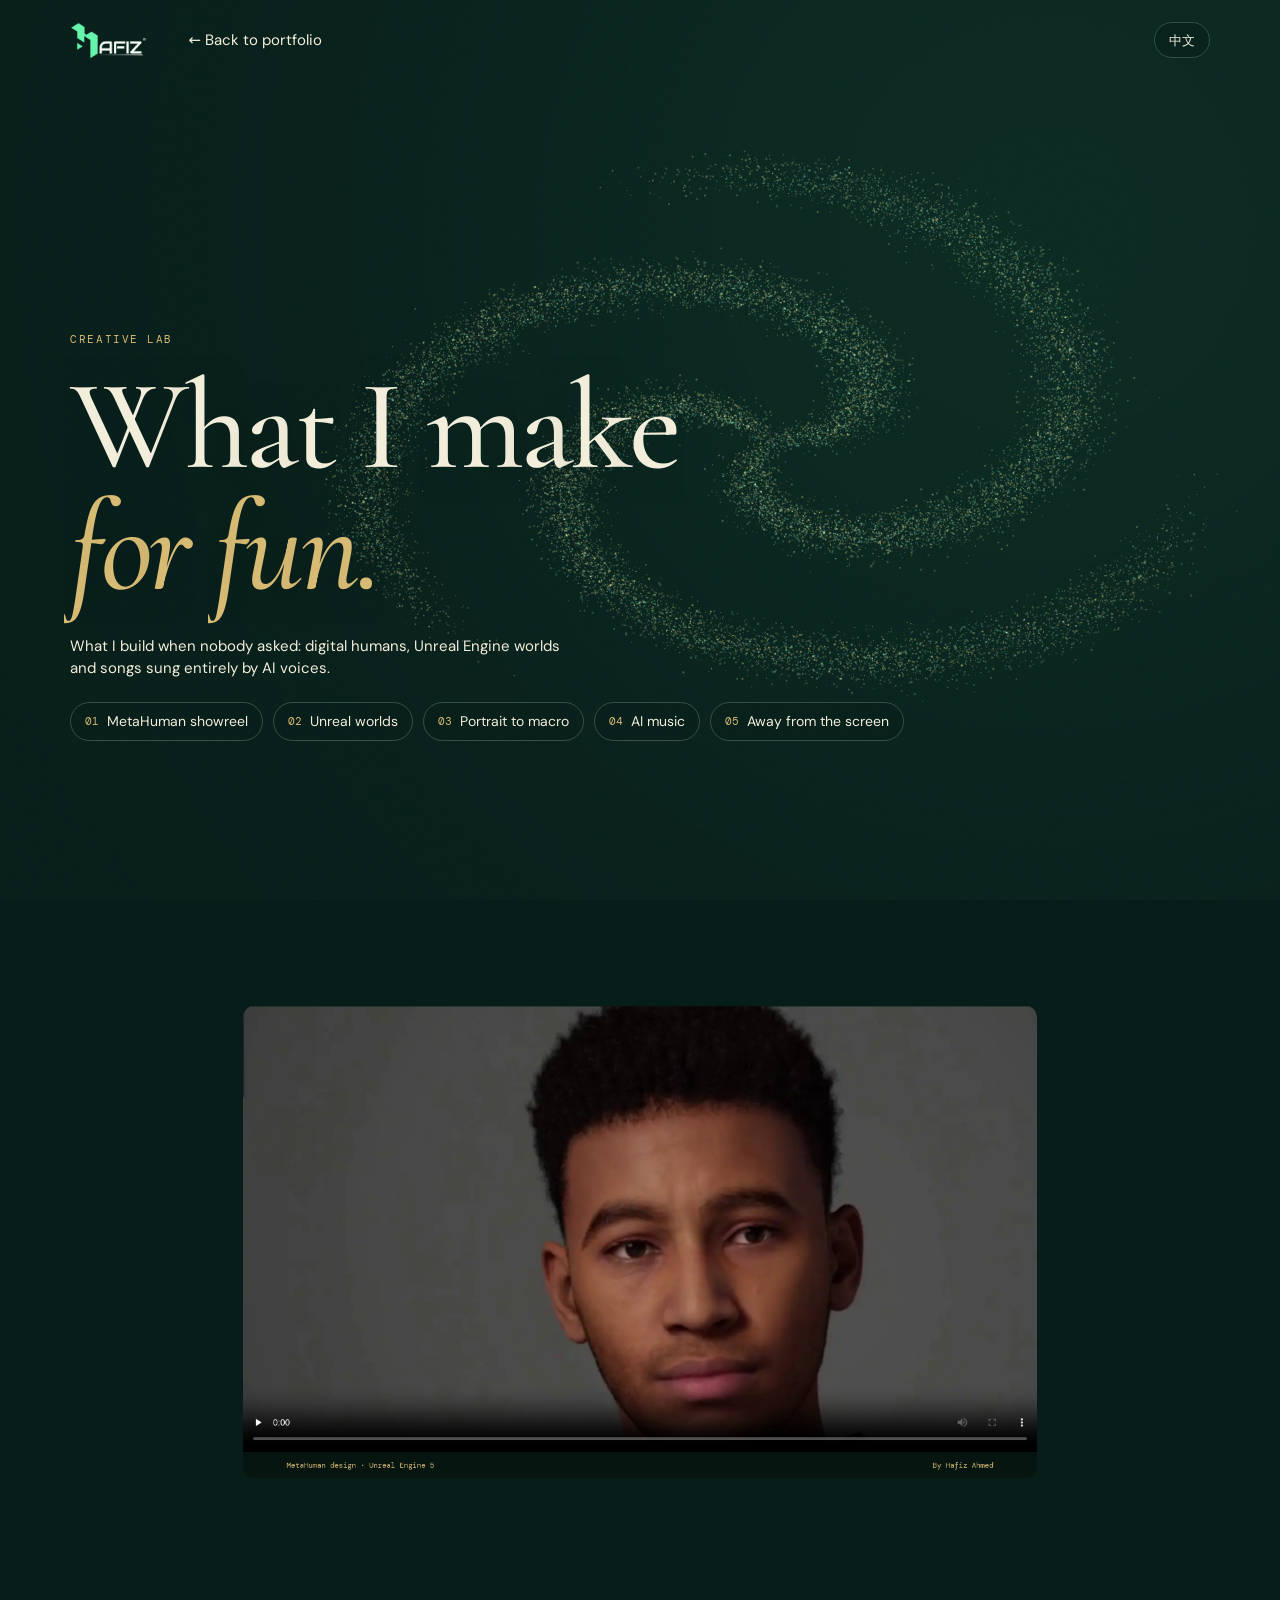
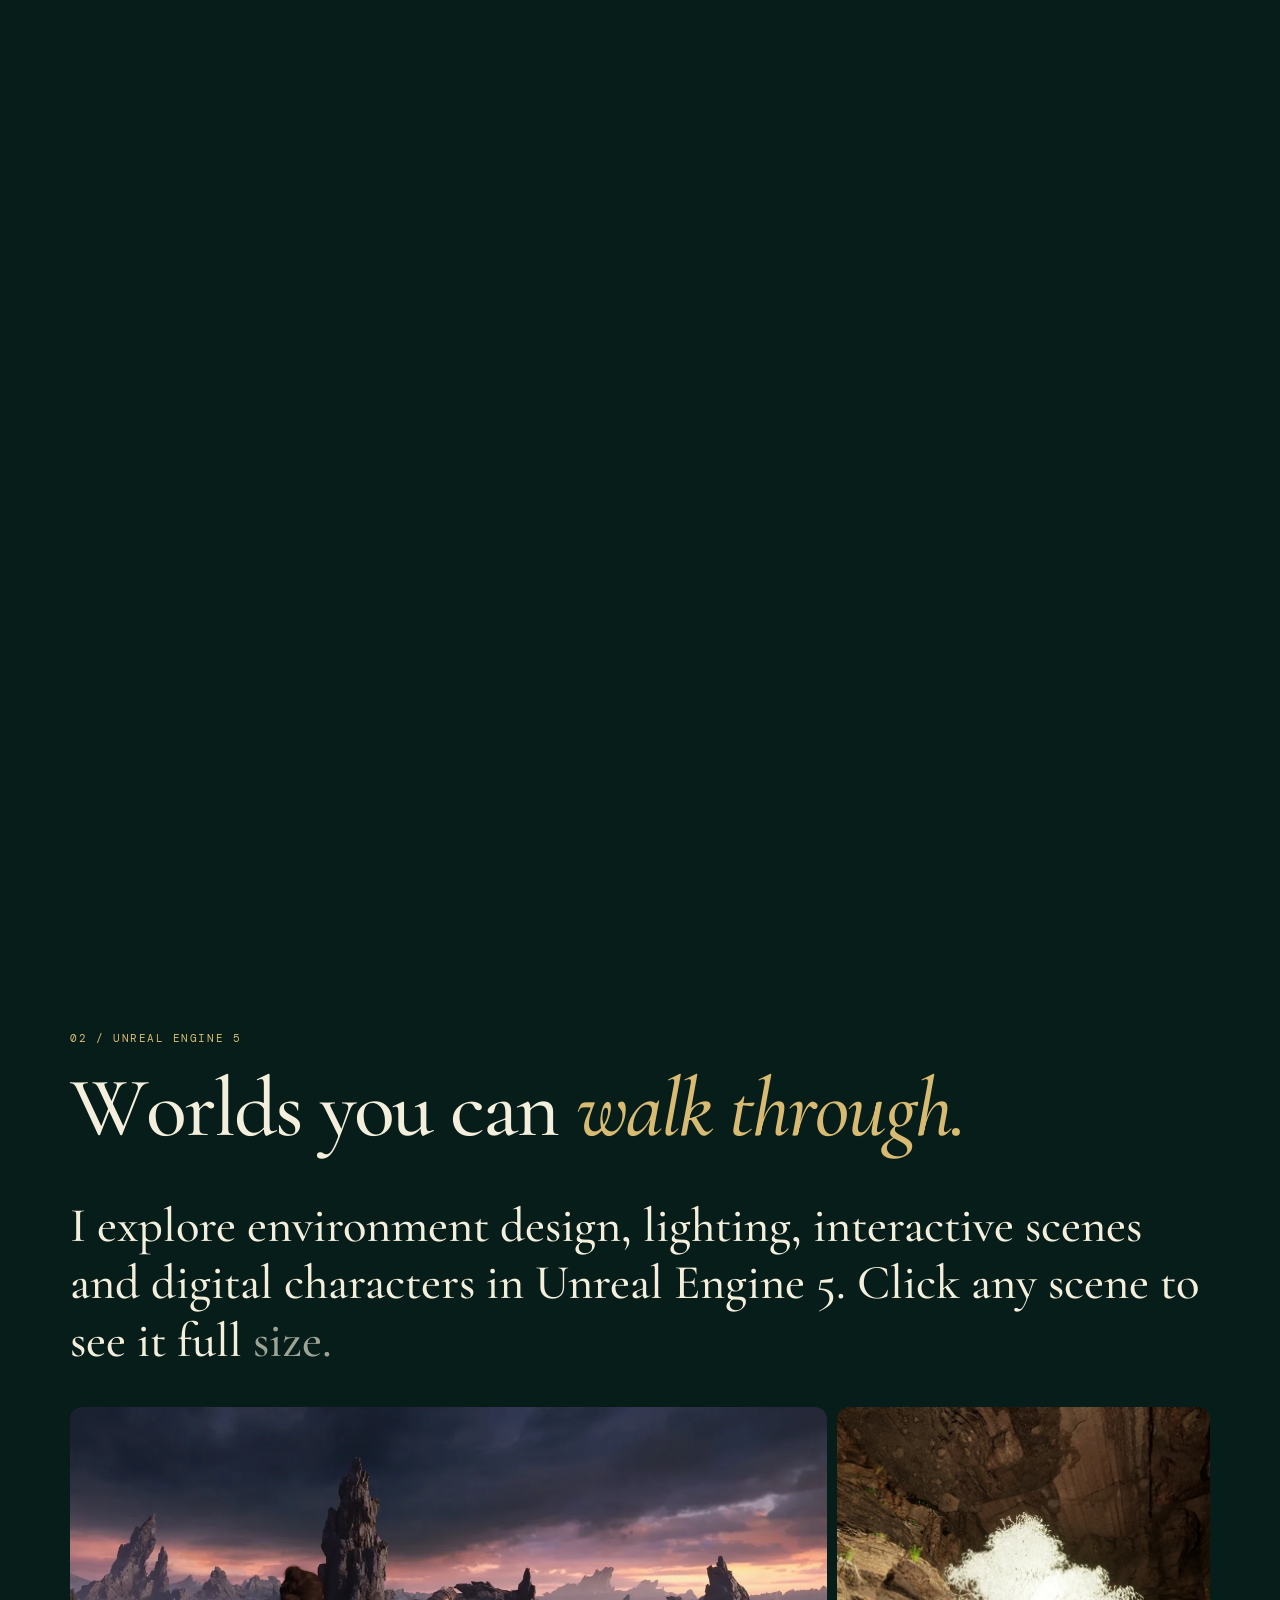
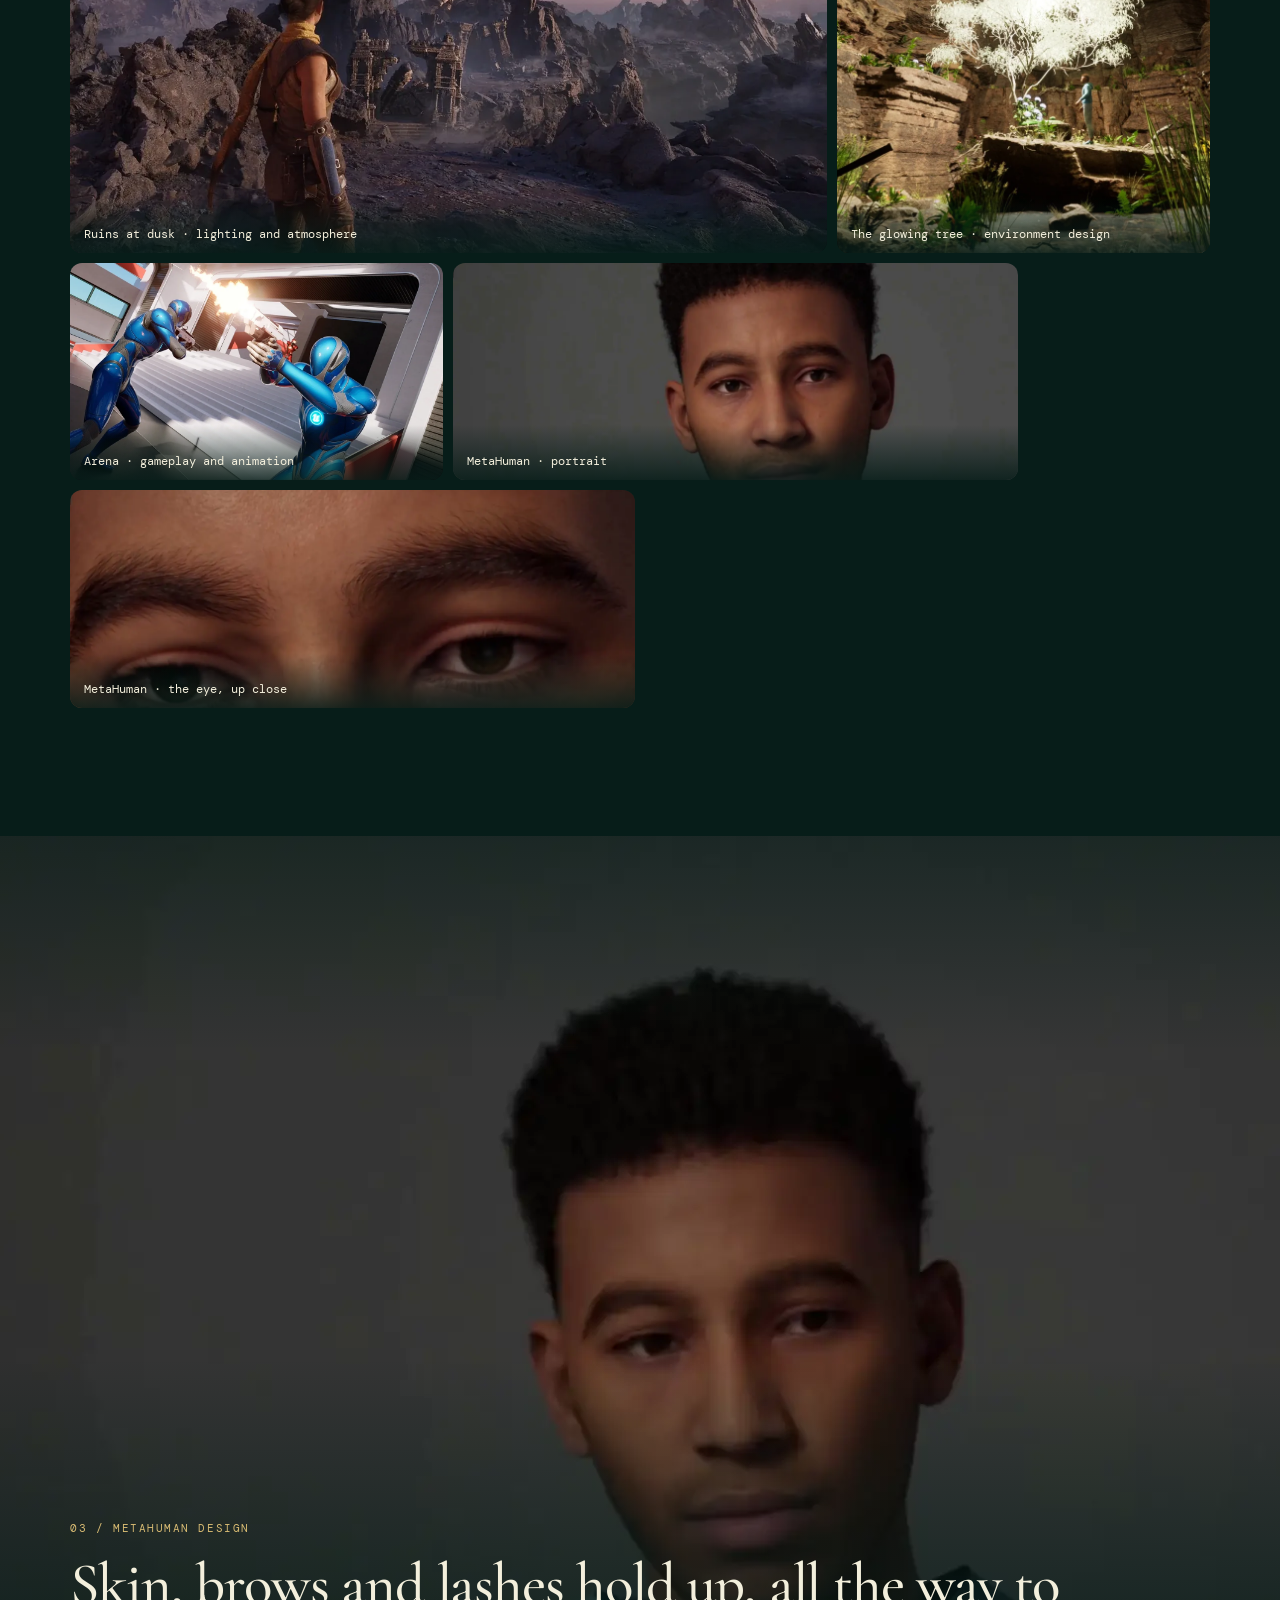
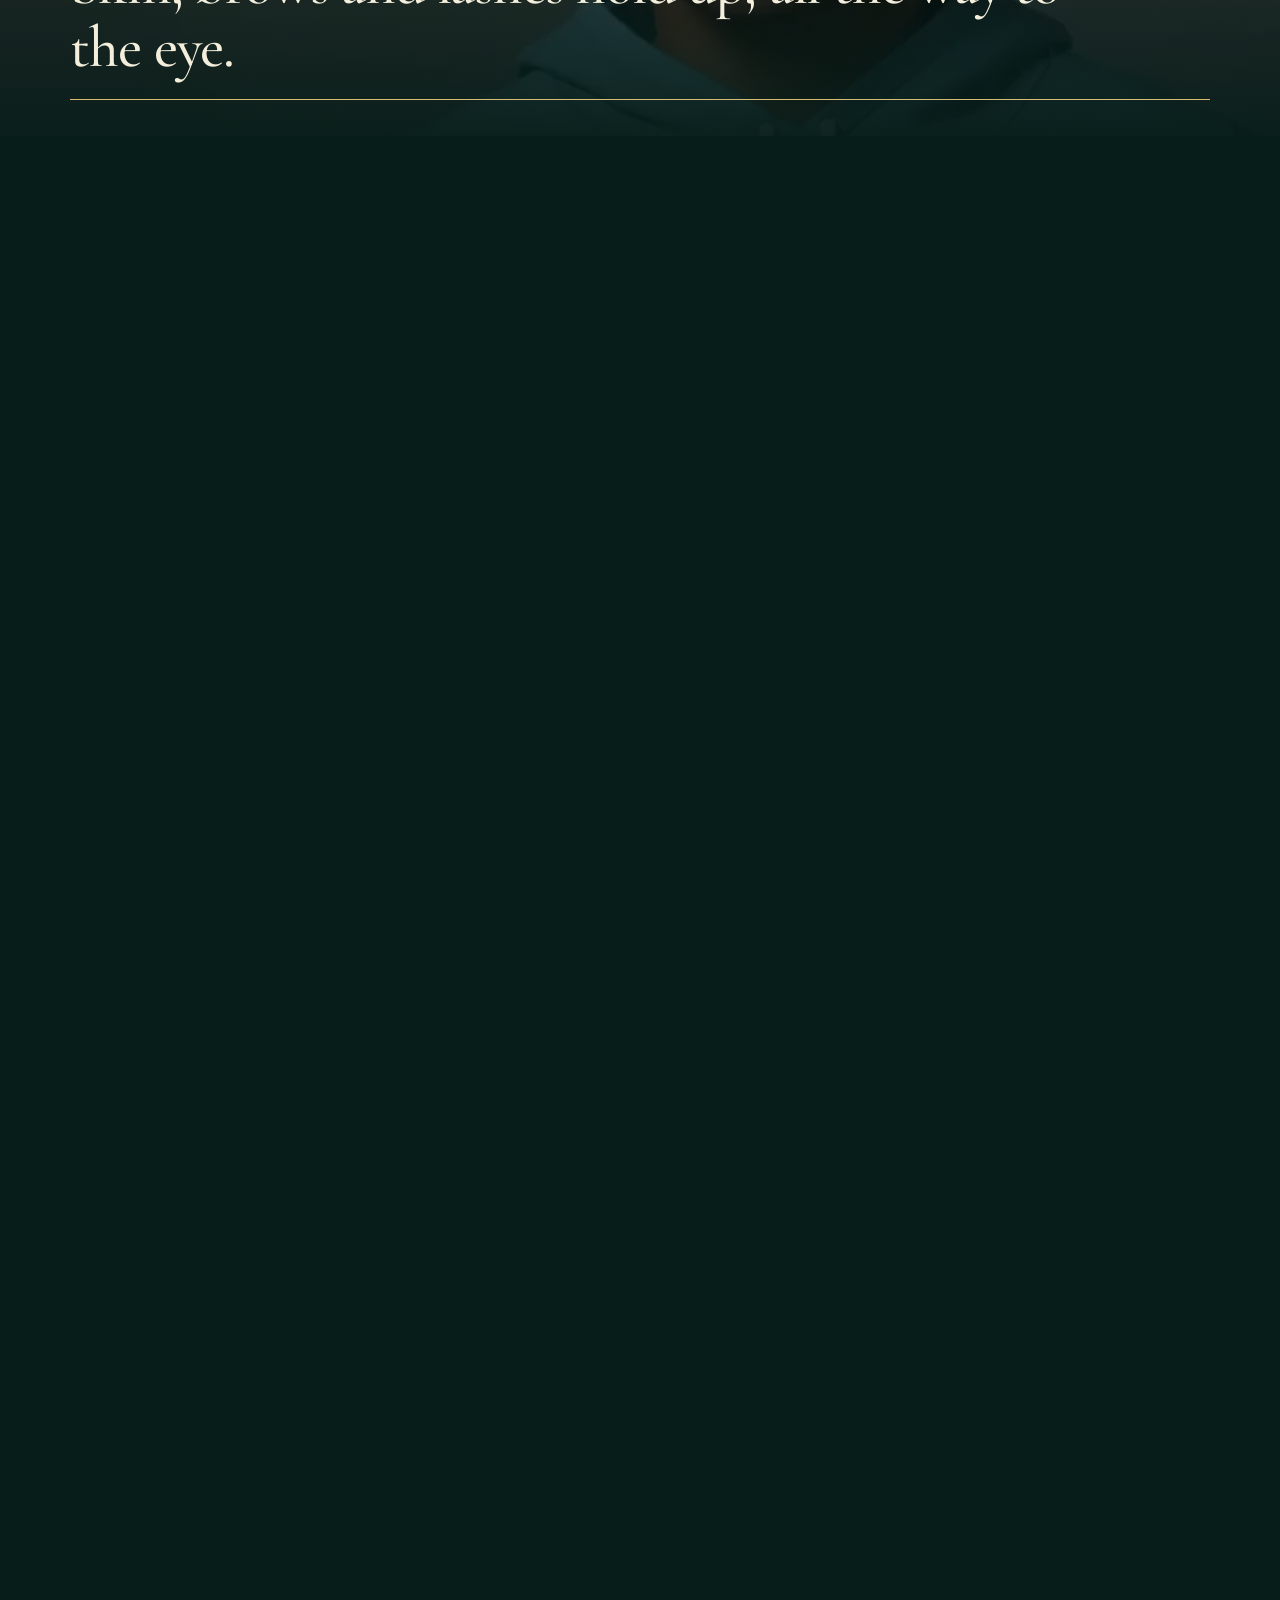
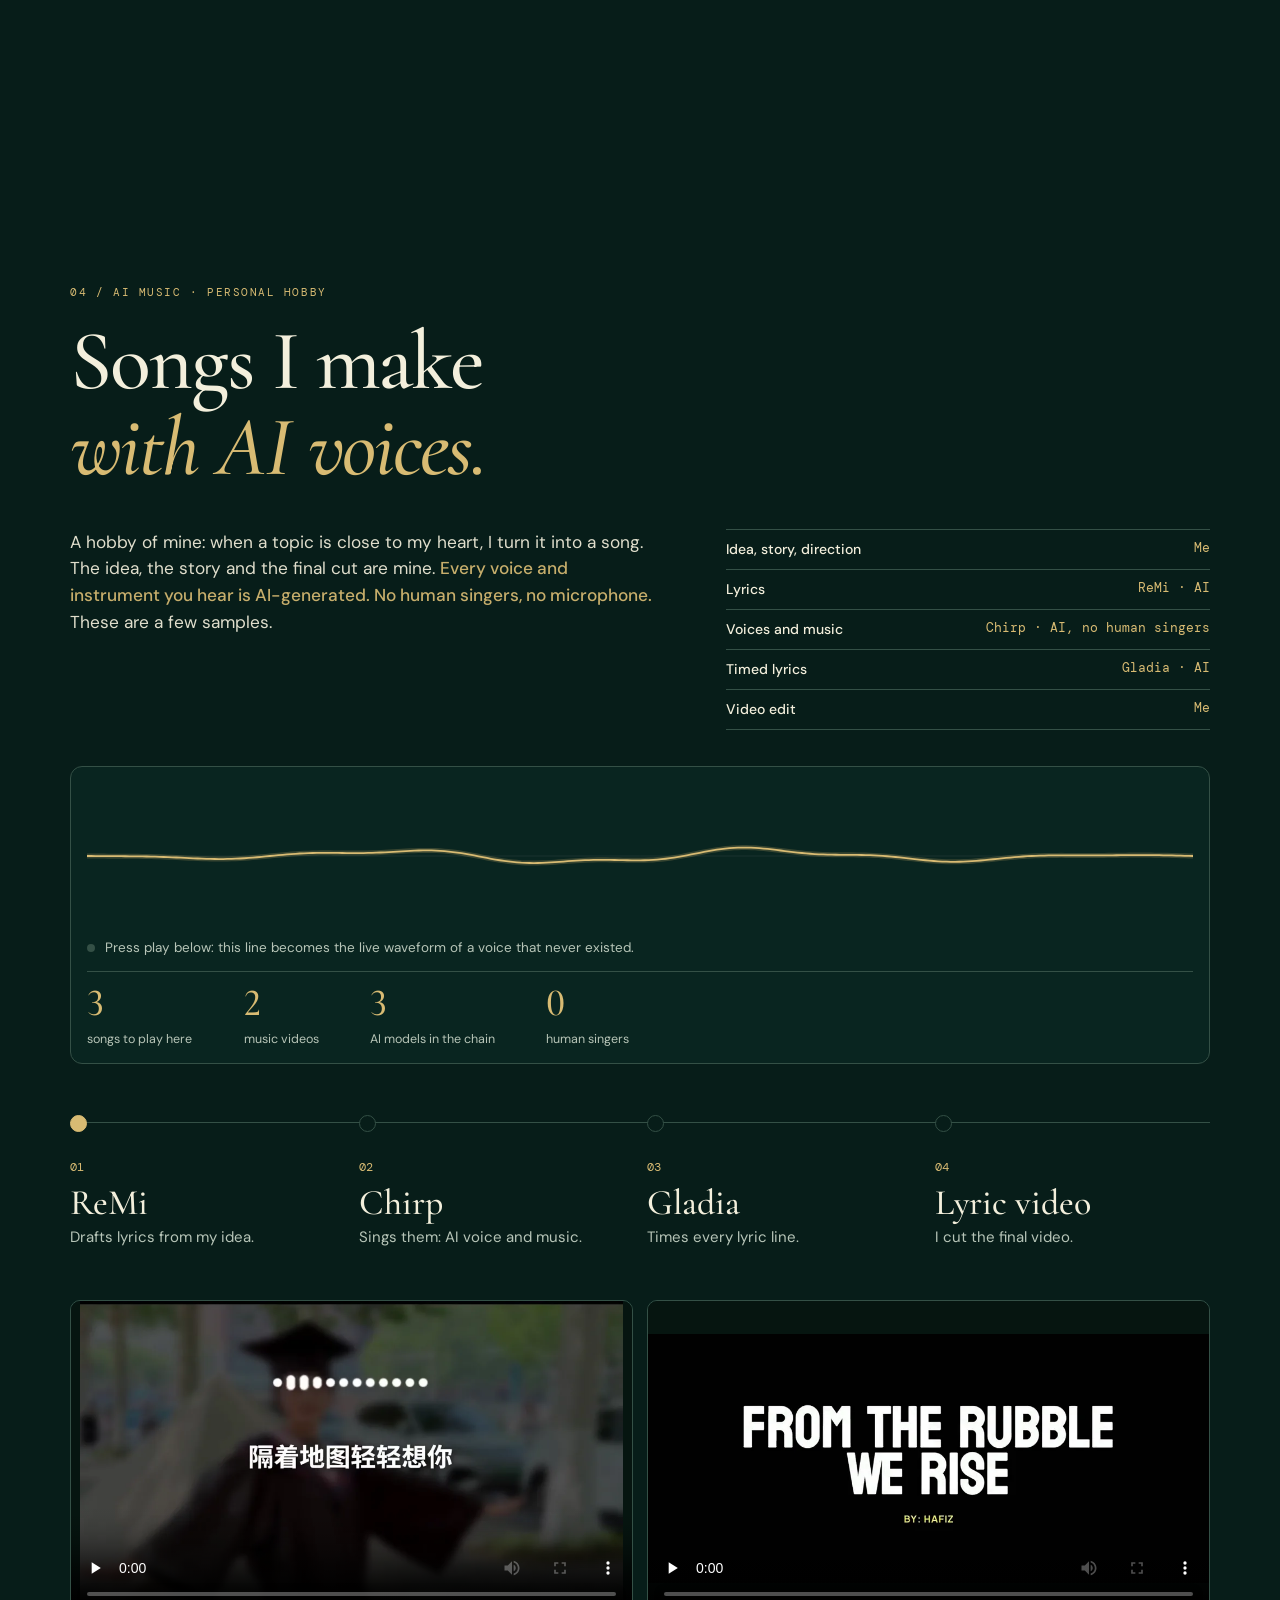
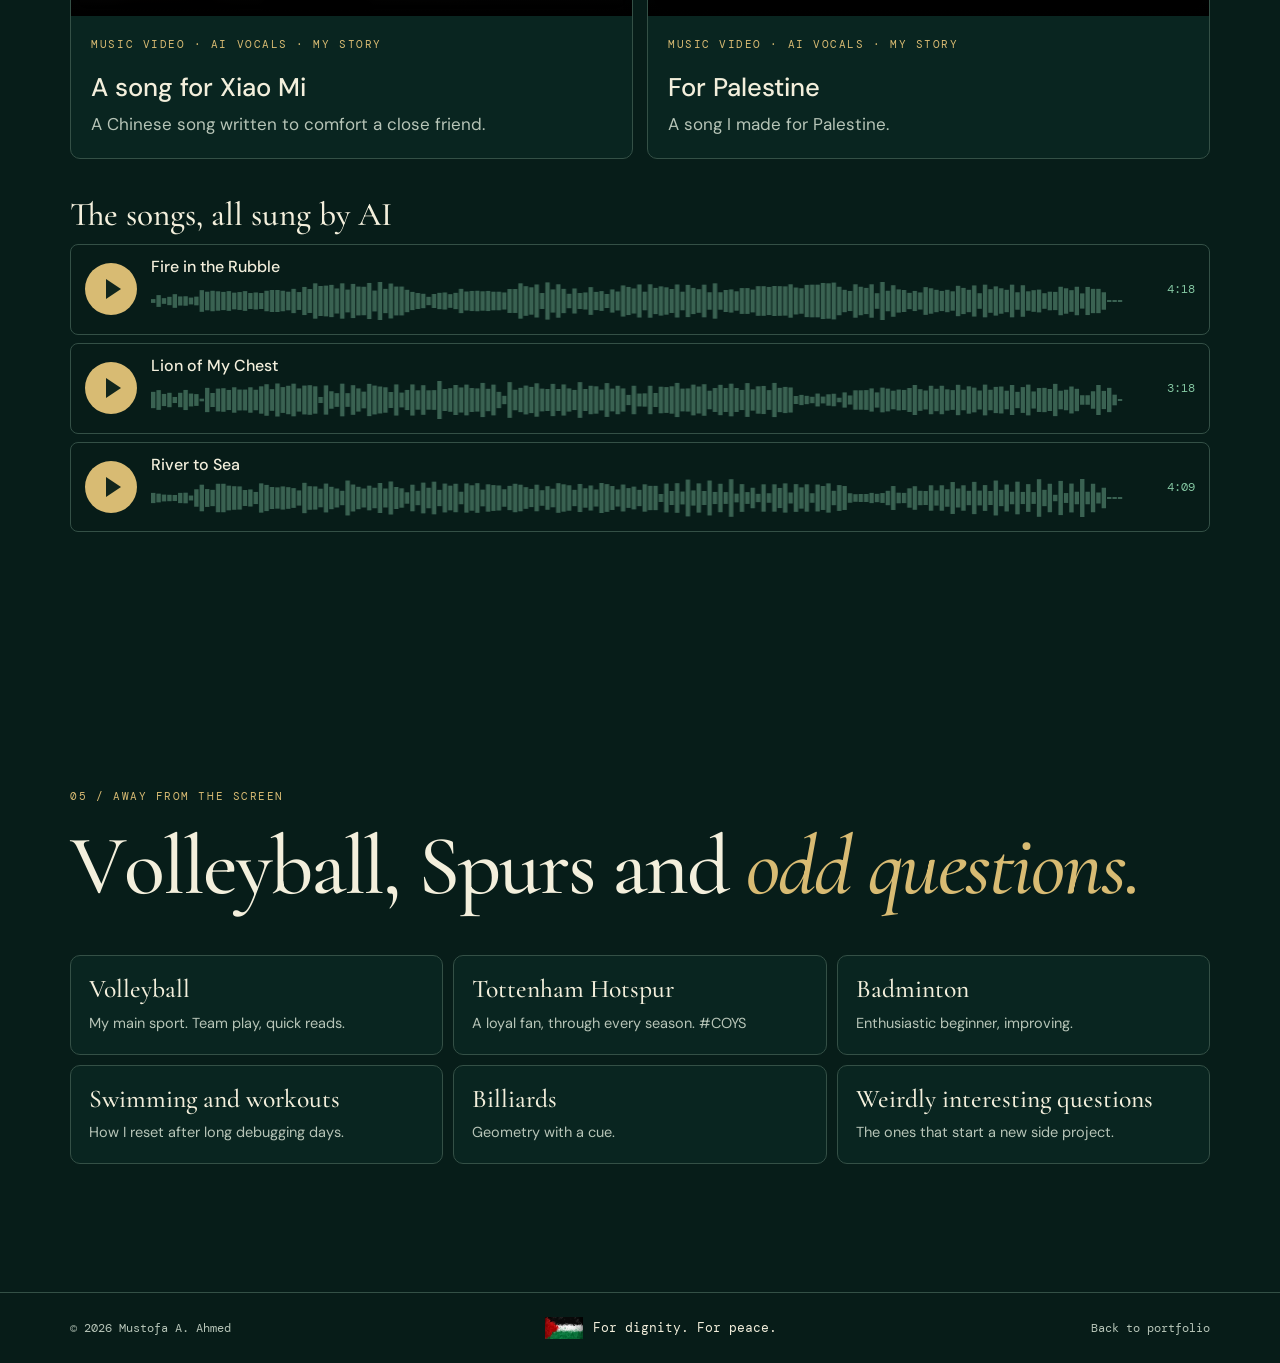
==== commit 82f44be3: "Add AutoDeploy race lab, Curiosity case study and job-fair polish - Rewrite hero and section copy in" ====
--- a/creative.html
+++ b/creative.html
@@ -4,7 +4,7 @@
 <meta charset="utf-8">
 <meta name="viewport" content="width=device-width,initial-scale=1,viewport-fit=cover">
 <title>Creative lab | Mustofa A. Ahmed (Hafiz)</title>
-<meta name="description" content="World building in Unreal Engine 5, AI-generated music and life away from the screen.">
+<meta name="description" content="MetaHuman design, an Unreal Engine game, AI-generated music made with ReMi, Chirp and Gladia, and life away from the screen.">
 <meta name="theme-color" content="#071d19">
 <meta name="color-scheme" content="dark">
 <link rel="canonical" href="https://hafizabc77.github.io/creative.html">
@@ -31,71 +31,128 @@
   <button id="language" type="button" lang="zh-CN" data-magnetic>中文</button>
 </header>
 <main id="main">
-  <section class="creative-hero" data-shape="vortex" data-dim=".8">
+  <section class="creative-hero" data-shape="vortex" data-dim=".7" data-ink="1">
     <p class="eyebrow" data-scramble data-en="Creative lab" data-zh="创意实验室">Creative lab</p>
-    <h1 class="page-title" data-split data-en="Curiosity has<br><i>more than one outlet.</i>" data-zh="好奇心，<br><i>不止一种表达。</i>">Curiosity has<br><i>more than one outlet.</i></h1>
-    <p class="hero-description" data-rise data-en="World building, AI music and a life in motion." data-zh="虚拟世界、AI 音乐与运动中的生活。">World building, AI music and a life in motion.</p>
+    <h1 class="page-title" data-split data-en="What I make<br><i>for fun.</i>" data-zh="我业余时间<br><i>做的东西。</i>">What I make<br><i>for fun.</i></h1>
+    <p class="hero-description" data-rise data-en="What I build when nobody asked: digital humans, Unreal Engine worlds and songs sung entirely by AI voices." data-zh="没有人要求时我会做的东西：数字人、虚幻引擎世界，以及完全由 AI 人声演唱的歌曲。">What I build when nobody asked: digital humans, Unreal Engine worlds and songs sung entirely by AI voices.</p>
+    <ul class="creative-index" data-rise>
+      <li><a href="#cinema-section"><b>01</b><span data-en="MetaHuman showreel" data-zh="MetaHuman 展示">MetaHuman showreel</span></a></li>
+      <li><a href="#worlds"><b>02</b><span data-en="Unreal worlds" data-zh="虚幻世界">Unreal worlds</span></a></li>
+      <li><a href="#meta"><b>03</b><span data-en="Portrait to macro" data-zh="从肖像到特写">Portrait to macro</span></a></li>
+      <li><a href="#songs"><b>04</b><span data-en="AI music" data-zh="AI 音乐">AI music</span></a></li>
+      <li><a href="#off-screen"><b>05</b><span data-en="Away from the screen" data-zh="屏幕之外">Away from the screen</span></a></li>
+    </ul>
   </section>
 
-  <section class="cinema-section" id="cinema-section" data-shape="network" data-dim=".25">
+  <section class="cinema-section" id="cinema-section" data-shape="network" data-dim=".2" data-ink=".5">
     <div class="cinema-sticky">
       <div class="cinema" id="cinema">
-        <video controls playsinline preload="none" poster="assets/showcase/environment.webp" aria-label="Unreal Engine hobby showreel" data-cursor="PLAY"><source src="assets/showcase/unreal-showreel.mp4" type="video/mp4"></video>
-        <div class="cinema-caption"><span data-en="Unreal Engine 5 · A world-building hobby" data-zh="Unreal Engine 5 · 虚拟世界创作爱好">Unreal Engine 5 · A world-building hobby</span><span>UE5 / MetaHuman</span></div>
+        <video controls playsinline preload="none" poster="assets/showcase/metahuman-portrait.webp" aria-label="MetaHuman design showreel" data-cursor="PLAY"><source src="assets/showcase/unreal-showreel.mp4" type="video/mp4"></video>
+        <div class="cinema-caption"><span data-en="MetaHuman design · Unreal Engine 5" data-zh="MetaHuman 设计 · 虚幻引擎 5">MetaHuman design · Unreal Engine 5</span><span>By Hafiz Ahmed</span></div>
       </div>
     </div>
   </section>
 
-  <section class="creative-body" data-shape="network" data-dim=".2">
-    <p class="creative-description" data-words data-en="I explore environment design, interactive scenes and digital characters with Unreal Engine 5 and MetaHuman. A space to experiment with visual storytelling." data-zh="我用 Unreal Engine 5 和 MetaHuman 探索场景设计、交互场景与数字角色，尝试用视觉讲述故事。">I explore environment design, interactive scenes and digital characters with Unreal Engine 5 and MetaHuman. A space to experiment with visual storytelling.</p>
+  <section class="creative-worlds" id="worlds" data-shape="network" data-dim=".18" data-ink=".9">
+    <p class="eyebrow" data-en="02 / Unreal Engine 5" data-zh="02 / 虚幻引擎 5">02 / Unreal Engine 5</p>
+    <h2 data-split data-en="Worlds you can <i>walk through.</i>" data-zh="可以走进去的<i>世界。</i>">Worlds you can <i>walk through.</i></h2>
+    <p class="creative-description" data-words data-en="I explore environment design, lighting, interactive scenes and digital characters in Unreal Engine 5. Click any scene to see it full size." data-zh="我在虚幻引擎 5 中探索场景设计、灯光、交互场景与数字角色。点击任意场景可查看大图。">I explore environment design, lighting, interactive scenes and digital characters in Unreal Engine 5. Click any scene to see it full size.</p>
+    <div class="bento">
+      <figure class="b-wide" data-reveal><img src="assets/showcase/unreal-canyon.webp" width="1280" height="720" alt="A character overlooking a rocky landscape with ancient ruins under a stormy sunset" loading="lazy" data-enlarge data-cursor="VIEW"><figcaption data-en="Ruins at dusk · lighting and atmosphere" data-zh="黄昏遗迹 · 灯光与氛围">Ruins at dusk · lighting and atmosphere</figcaption></figure>
+      <figure data-reveal><img src="assets/showcase/environment.webp" width="1600" height="900" alt="Canyon environment with a glowing white tree and a character" loading="lazy" data-enlarge data-cursor="VIEW"><figcaption data-en="The glowing tree · environment design" data-zh="发光之树 · 场景设计">The glowing tree · environment design</figcaption></figure>
+      <figure data-reveal><img src="assets/showcase/unreal-arena.webp" width="1280" height="720" alt="Two blue Unreal Engine mannequins in a firefight in a white arena" loading="lazy" data-enlarge data-cursor="VIEW"><figcaption data-en="Arena · gameplay and animation" data-zh="竞技场 · 玩法与动画">Arena · gameplay and animation</figcaption></figure>
+      <figure data-reveal><img src="assets/showcase/metahuman-portrait.webp" width="1400" height="786" alt="Portrait of a MetaHuman digital character" loading="lazy" data-enlarge data-cursor="VIEW"><figcaption data-en="MetaHuman · portrait" data-zh="MetaHuman · 肖像">MetaHuman · portrait</figcaption></figure>
+      <figure data-reveal><img src="assets/showcase/metahuman-eye.webp" alt="Extreme close-up of the MetaHuman character's eye" loading="lazy" data-enlarge data-cursor="VIEW"><figcaption data-en="MetaHuman · the eye, up close" data-zh="MetaHuman · 眼部特写">MetaHuman · the eye, up close</figcaption></figure>
+    </div>
+  </section>
 
-    <div class="media-grid">
+  <section id="meta" data-covers-scene data-shape="network" data-dim=".04" data-ink=".2">
+    <div class="meta-sticky">
+      <canvas id="meta-canvas" role="img" aria-label="MetaHuman digital character by Hafiz: as you scroll, the camera moves from a portrait to a close-up of the eye."></canvas>
+      <img class="meta-poster" src="assets/showcase/metahuman-portrait.webp" width="1400" height="786" alt="" loading="lazy">
+      <div class="meta-shade" aria-hidden="true"></div>
+      <div class="meta-captions">
+        <p class="eyebrow" data-en="03 / MetaHuman design" data-zh="03 / MetaHuman 设计">03 / MetaHuman design</p>
+        <p class="meta-line active" data-en="A digital human I designed." data-zh="我设计的数字人。">A digital human I designed.</p>
+        <p class="meta-line" data-en="Keep scrolling. The camera moves in." data-zh="继续滚动，镜头慢慢推近。">Keep scrolling. The camera moves in.</p>
+        <p class="meta-line" data-en="Skin, brows and lashes hold up, all the way to the eye." data-zh="皮肤、眉毛与睫毛的细节，一直经得起特写。">Skin, brows and lashes hold up, all the way to the eye.</p>
+      </div>
+      <div class="meta-progress" aria-hidden="true"><i></i></div>
+    </div>
+  </section>
+
+  <section class="music creative-music" id="songs" data-shape="network" data-dim=".16" data-ink="1">
+    <p class="eyebrow" data-en="04 / AI music · Personal hobby" data-zh="04 / AI 音乐 · 个人爱好">04 / AI music · Personal hobby</p>
+    <h2 data-split data-en="Songs I make<br><i>with AI voices.</i>" data-zh="我用 AI 人声<br><i>创作的歌曲。</i>">Songs I make<br><i>with AI voices.</i></h2>
+  <div class="music-intro" data-reveal>
+    <p class="music-lead" data-en="A hobby of mine: when a topic is close to my heart, I turn it into a song. The idea, the story and the final cut are mine. <b>Every voice and instrument you hear is AI-generated. No human singers, no microphone.</b> These are a few samples." data-zh="这是我的一个爱好：当某个主题触动我时，我会把它写成一首歌。创意、故事和最终剪辑都由我完成。<b>你听到的每一个人声和乐器都由 AI 生成，没有真人歌手，也没有用过麦克风。</b>以下是几首作品。">A hobby of mine: when a topic is close to my heart, I turn it into a song. The idea, the story and the final cut are mine. <b>Every voice and instrument you hear is AI-generated. No human singers, no microphone.</b> These are a few samples.</p>
+    <ul class="music-credits">
+      <li><b data-en="Idea, story, direction" data-zh="创意、故事、方向">Idea, story, direction</b><span data-en="Me" data-zh="我">Me</span></li>
+      <li><b data-en="Lyrics" data-zh="歌词">Lyrics</b><span>ReMi · AI</span></li>
+      <li><b data-en="Voices and music" data-zh="人声与音乐">Voices and music</b><span data-en="Chirp · AI, no human singers" data-zh="Chirp · AI，无真人歌手">Chirp · AI, no human singers</span></li>
+      <li><b data-en="Timed lyrics" data-zh="歌词时间轴">Timed lyrics</b><span>Gladia · AI</span></li>
+      <li><b data-en="Video edit" data-zh="视频剪辑">Video edit</b><span data-en="Me" data-zh="我">Me</span></li>
+    </ul>
+  </div>
+  <div class="music-scope-wrap" data-reveal>
+    <canvas class="music-scope" aria-hidden="true"></canvas>
+    <p class="scope-caption"><span class="scope-dot" aria-hidden="true"></span><span class="scope-label" data-en="Press play below: this line becomes the live waveform of a voice that never existed." data-zh="点击下方播放：这条线会变成一个从未存在过的声音的实时波形。">Press play below: this line becomes the live waveform of a voice that never existed.</span></p>
+    <ul class="music-stats">
+      <li><b>3</b><span data-en="songs to play here" data-zh="首歌曲可在此播放">songs to play here</span></li>
+      <li><b>2</b><span data-en="music videos" data-zh="支音乐视频">music videos</span></li>
+      <li><b>3</b><span data-en="AI models in the chain" data-zh="个 AI 模型串联">AI models in the chain</span></li>
+      <li><b>0</b><span data-en="human singers" data-zh="位真人歌手">human singers</span></li>
+    </ul>
+  </div>
+    <ol class="pipeline" id="pipeline">
+      <li class="pipe"><span class="pipe-num">01</span><h3>ReMi</h3><p data-en="Drafts lyrics from my idea." data-zh="根据我的创意生成歌词。">Drafts lyrics from my idea.</p></li>
+      <li class="pipe"><span class="pipe-num">02</span><h3>Chirp</h3><p data-en="Sings them: AI voice and music." data-zh="演唱歌词：AI 人声与音乐。">Sings them: AI voice and music.</p></li>
+      <li class="pipe"><span class="pipe-num">03</span><h3>Gladia</h3><p data-en="Times every lyric line." data-zh="为每句歌词打上时间轴。">Times every lyric line.</p></li>
+      <li class="pipe"><span class="pipe-num">04</span><h3 data-en="Lyric video" data-zh="歌词视频">Lyric video</h3><p data-en="I cut the final video." data-zh="我来剪辑成片。">I cut the final video.</p></li>
+    </ol>
+    <div class="music-videos">
+      <article class="media-card" data-spot data-reveal>
+        <video controls playsinline preload="none" poster="assets/showcase/xiao-mi.webp" aria-label="A song for Xiao Mi" data-cursor="PLAY"><source src="assets/showcase/xiao-mi.mp4" type="video/mp4"></video>
+        <div><p class="eyebrow" data-en="Music video · AI vocals · my story" data-zh="音乐视频 · AI 人声 · 我的故事">Music video · AI vocals · my story</p><h3 data-en="A song for Xiao Mi" data-zh="送给小米的一首歌">A song for Xiao Mi</h3><p data-en="A Chinese song written to comfort a close friend." data-zh="为安慰一位好朋友而写的中文歌曲。">A Chinese song written to comfort a close friend.</p></div>
+      </article>
       <article class="media-card" data-spot data-reveal>
         <video controls playsinline preload="none" poster="assets/showcase/palestine.webp" aria-label="For Palestine" data-cursor="PLAY"><source src="assets/showcase/palestine.mp4" type="video/mp4"></video>
-        <div>
-          <p class="eyebrow" data-en="Personal / AI-generated" data-zh="个人创作 / AI 生成">Personal / AI-generated</p>
-          <h3 data-en="For Palestine" data-zh="献给巴勒斯坦">For Palestine</h3>
-          <p data-en="An AI-generated music video I created for Palestine." data-zh="我为巴勒斯坦创作的全 AI 生成音乐视频。">An AI-generated music video I created for Palestine.</p>
-        </div>
-      </article>
-      <article class="media-card" data-spot data-reveal>
-        <video controls playsinline preload="none" poster="assets/showcase/xiao-mi.webp" aria-label="A song for Xiao Mi" data-cursor="PLAY"><source src="assets/showcase/xiao-mi.mp4" type="video/mp4"></video>
-        <div>
-          <p class="eyebrow" data-en="Personal / AI-generated" data-zh="个人创作 / AI 生成">Personal / AI-generated</p>
-          <h3 data-en="A song for Xiao Mi" data-zh="送给小米的一首歌">A song for Xiao Mi</h3>
-          <p data-en="A Chinese AI-generated music video made to comfort a close friend, Xiao Mi." data-zh="为安慰好朋友小米（Mi Wen Ge）而创作的中文 AI 生成音乐视频。">A Chinese AI-generated music video made to comfort a close friend, Xiao Mi.</p>
-        </div>
+        <div><p class="eyebrow" data-en="Music video · AI vocals · my story" data-zh="音乐视频 · AI 人声 · 我的故事">Music video · AI vocals · my story</p><h3 data-en="For Palestine" data-zh="献给巴勒斯坦">For Palestine</h3><p data-en="A song I made for Palestine." data-zh="我为巴勒斯坦创作的歌曲。">A song I made for Palestine.</p></div>
       </article>
     </div>
+    <h3 class="songs-title" data-en="The songs, all sung by AI" data-zh="歌曲（全部由 AI 演唱）">The songs, all sung by AI</h3>
+    <div class="tracks">
+      <article class="song" data-track="fire-in-the-rubble"><button type="button" class="track-play" aria-label="Play Fire in the Rubble" data-cursor="PLAY"><i></i></button><div class="track-body"><h3>Fire in the Rubble</h3><canvas class="wave" data-cursor="SEEK"></canvas></div><span class="track-time">0:00</span></article>
+      <article class="song" data-track="lion-of-my-chest"><button type="button" class="track-play" aria-label="Play Lion of My Chest" data-cursor="PLAY"><i></i></button><div class="track-body"><h3>Lion of My Chest</h3><canvas class="wave" data-cursor="SEEK"></canvas></div><span class="track-time">0:00</span></article>
+      <article class="song" data-track="river-to-sea"><button type="button" class="track-play" aria-label="Play River to Sea" data-cursor="PLAY"><i></i></button><div class="track-body"><h3>River to Sea</h3><canvas class="wave" data-cursor="SEEK"></canvas></div><span class="track-time">0:00</span></article>
+    </div>
+  </section>
 
-    <div class="audio-grid">
-      <article class="audio-card" data-spot data-reveal><span class="eq" aria-hidden="true"><i></i><i></i><i></i><i></i><i></i></span><h3>Fire in the Rubble</h3><p data-en="AI-generated music · personal hobby" data-zh="AI 生成音乐 · 个人爱好">AI-generated music · personal hobby</p><audio controls preload="none" aria-label="Fire in the Rubble"><source src="assets/showcase/fire-in-the-rubble.mp3" type="audio/mpeg"></audio></article>
-      <article class="audio-card" data-spot data-reveal><span class="eq" aria-hidden="true"><i></i><i></i><i></i><i></i><i></i></span><h3>Lion of My Chest</h3><p data-en="AI-generated music · personal hobby" data-zh="AI 生成音乐 · 个人爱好">AI-generated music · personal hobby</p><audio controls preload="none" aria-label="Lion of My Chest"><source src="assets/showcase/lion-of-my-chest.mp3" type="audio/mpeg"></audio></article>
-      <article class="audio-card" data-spot data-reveal><span class="eq" aria-hidden="true"><i></i><i></i><i></i><i></i><i></i></span><h3>River to Sea</h3><p data-en="AI-generated music · personal hobby" data-zh="AI 生成音乐 · 个人爱好">AI-generated music · personal hobby</p><audio controls preload="none" aria-label="River to Sea"><source src="assets/showcase/river-to-sea.mp3" type="audio/mpeg"></audio></article>
-    </div>
-
-    <div class="off-screen" data-reveal>
-      <h2 data-en="Away from the screen" data-zh="屏幕之外">Away from the screen</h2>
-      <p data-en="Volleyball player. Spurs supporter. Always curious." data-zh="喜欢打排球，支持热刺，也始终保持好奇。">Volleyball player. Spurs supporter. Always curious.</p>
-      <p class="chips">
-        <span data-en="Volleyball" data-zh="排球">Volleyball</span>
-        <span data-en="Tottenham Hotspur · #COYS" data-zh="托特纳姆热刺 · #COYS">Tottenham Hotspur · #COYS</span>
-        <span data-en="Badminton · enthusiastic beginner" data-zh="羽毛球 · 热情的新手">Badminton · enthusiastic beginner</span>
-        <span data-en="Billiards" data-zh="台球">Billiards</span>
-        <span data-en="Working out" data-zh="健身">Working out</span>
-        <span data-en="Swimming" data-zh="游泳">Swimming</span>
-        <span data-en="Weirdly interesting questions" data-zh="奇奇怪怪又有趣的问题">Weirdly interesting questions</span>
-      </p>
-    </div>
+  <section class="off-screen-section" id="off-screen" data-shape="network" data-dim=".18" data-ink=".9">
+    <p class="eyebrow" data-en="05 / Away from the screen" data-zh="05 / 屏幕之外">05 / Away from the screen</p>
+    <h2 data-split data-en="Volleyball, Spurs and <i>odd questions.</i>" data-zh="排球、热刺，还有<i>奇怪的问题。</i>">Volleyball, Spurs and <i>odd questions.</i></h2>
+    <ul class="life-grid">
+      <li data-reveal><b data-en="Volleyball" data-zh="排球">Volleyball</b><span data-en="My main sport. Team play, quick reads." data-zh="我的主要运动：团队配合，快速判断。">My main sport. Team play, quick reads.</span></li>
+      <li data-reveal><b data-en="Tottenham Hotspur" data-zh="托特纳姆热刺">Tottenham Hotspur</b><span data-en="A loyal fan, through every season. #COYS" data-zh="每个赛季都忠实支持。#COYS">A loyal fan, through every season. #COYS</span></li>
+      <li data-reveal><b data-en="Badminton" data-zh="羽毛球">Badminton</b><span data-en="Enthusiastic beginner, improving." data-zh="热情的新手，正在进步。">Enthusiastic beginner, improving.</span></li>
+      <li data-reveal><b data-en="Swimming and workouts" data-zh="游泳与健身">Swimming and workouts</b><span data-en="How I reset after long debugging days." data-zh="漫长调试日后，我用它来放松。">How I reset after long debugging days.</span></li>
+      <li data-reveal><b data-en="Billiards" data-zh="台球">Billiards</b><span data-en="Geometry with a cue." data-zh="用球杆做几何题。">Geometry with a cue.</span></li>
+      <li data-reveal><b data-en="Weirdly interesting questions" data-zh="奇奇怪怪又有趣的问题">Weirdly interesting questions</b><span data-en="The ones that start a new side project." data-zh="那些会引出新个人项目的问题。">The ones that start a new side project.</span></li>
+    </ul>
   </section>
 </main>
 <footer class="site-footer">
   <span>© 2026 Mustofa A. Ahmed</span>
-  <span class="solidarity"><img src="assets/showcase/flag.webp" width="44" height="25" alt="Palestinian flag" loading="lazy"><span data-en="For dignity. For peace." data-zh="尊严与和平。">For dignity. For peace.</span></span>
+  <span class="solidarity"><span class="flag-wave" id="flag-wave" role="img" aria-label="Palestinian flag"></span><span data-en="For dignity. For peace." data-zh="尊严与和平。">For dignity. For peace.</span></span>
   <a href="index.html" data-en="Back to portfolio" data-zh="返回主页">Back to portfolio</a>
 </footer>
+<dialog id="image-dialog" aria-label="Expanded image">
+  <button type="button" class="dialog-close" aria-label="Close">×</button>
+  <img alt="">
+</dialog>
 <p id="toast" role="status" aria-live="polite"></p>
 <script src="assets/vendor/lenis.min.js"></script>
+<script src="assets/data/waves.js"></script>
 <script src="scene.js"></script>
 <script src="script.js"></script>
 </body>
--- a/styles.css
+++ b/styles.css
@@ -7,24 +7,29 @@
 :root{
   color-scheme:dark;
   --bg:#071d19;--panel:#0c2923;--panel2:#10352c;--ink:#f3efdc;--muted:#b7c5b8;--gold:#d8bb73;--mint:#84c7a2;--line:#345046;--rust:#d98a5f;
-  --glass:rgb(12 41 35 / .72);
+  --glass:rgb(12 41 35 / .72);--solid:rgb(7 29 25 / .86);
   --sans:'DM Sans','PingFang SC','Hiragino Sans GB','Microsoft YaHei','Noto Sans CJK SC',system-ui,sans-serif;
   --serif:'Cormorant Garamond','Songti SC','STSong','Noto Serif CJK SC',Georgia,serif;
   --mono:'DM Mono',ui-monospace,Menlo,Consolas,'PingFang SC','Microsoft YaHei',monospace;
   --ease:cubic-bezier(.16,1,.3,1);
+  --spring:cubic-bezier(.34,1.56,.64,1);
   --gutter:clamp(20px,5.5vw,96px);
 }
 *{box-sizing:border-box}
-html{background:var(--bg);-webkit-text-size-adjust:100%;scroll-behavior:smooth}
+html{background:var(--bg);-webkit-text-size-adjust:100%;scroll-behavior:smooth;scrollbar-width:none}
+html::-webkit-scrollbar,body::-webkit-scrollbar{width:0;height:0;display:none}
+*{scrollbar-width:thin;scrollbar-color:var(--line) transparent}
+html{scrollbar-width:none}
 html.lenis,html.lenis body{height:auto}
 .lenis.lenis-smooth{scroll-behavior:auto!important}
 .lenis.lenis-smooth [data-lenis-prevent]{overscroll-behavior:contain}
 .lenis.lenis-stopped{overflow:hidden}
+.case-locked{overflow:hidden}
 body{margin:0;color:var(--ink);font:400 17px/1.65 var(--sans);overflow-x:hidden;overflow-x:clip}
 img{max-width:100%;height:auto;display:block}
 a{color:inherit;text-decoration:none}
 button{font:inherit;color:inherit;background:none;border:0;cursor:pointer}
-h1,h2,h3,p,ul,ol,dl,dd,figure,pre{margin:0;padding:0}
+h1,h2,h3,h4,p,ul,ol,dl,dd,figure,pre{margin:0;padding:0}
 ul,ol{list-style:none}
 p{color:var(--muted)}
 :focus-visible{outline:2px solid var(--gold);outline-offset:4px;border-radius:2px}
@@ -42,12 +47,11 @@
 
 /* Fixed layers */
 #scene{position:fixed;left:0;top:0;width:100vw;height:100vh;z-index:0;display:block;pointer-events:none}
-.grain{position:fixed;inset:-50%;z-index:90;pointer-events:none;opacity:.05;background-image:url("data:image/svg+xml,%3Csvg xmlns='http://www.w3.org/2000/svg' width='180' height='180'%3E%3Cfilter id='n'%3E%3CfeTurbulence type='fractalNoise' baseFrequency='.9' numOctaves='2' stitchTiles='stitch'/%3E%3C/filter%3E%3Crect width='180' height='180' filter='url(%23n)'/%3E%3C/svg%3E");animation:grain 1.1s steps(5) infinite}
-@keyframes grain{20%{transform:translate(-4%,3%)}40%{transform:translate(3%,-5%)}60%{transform:translate(-3%,-2%)}80%{transform:translate(4%,4%)}}
+.grain{position:fixed;inset:0;z-index:90;pointer-events:none;opacity:.03;background-image:url("data:image/svg+xml,%3Csvg xmlns='http://www.w3.org/2000/svg' width='180' height='180'%3E%3Cfilter id='n'%3E%3CfeTurbulence type='fractalNoise' baseFrequency='.9' numOctaves='2' stitchTiles='stitch'/%3E%3C/filter%3E%3Crect width='180' height='180' filter='url(%23n)'/%3E%3C/svg%3E")}
 .progress{position:fixed;left:0;top:0;height:2px;width:100%;background:var(--gold);transform:scaleX(0);transform-origin:left;z-index:120}
 
 /* Cursor */
-.cursor,.cursor-dot{position:fixed;left:0;top:0;pointer-events:none;z-index:150;opacity:0;will-change:transform}
+.cursor,.cursor-dot{position:fixed;left:0;top:0;pointer-events:none;z-index:175;opacity:0;will-change:transform}
 .has-cursor .cursor,.has-cursor .cursor-dot{opacity:1}
 .has-cursor,.has-cursor a,.has-cursor button,.has-cursor summary,.has-cursor input,.has-cursor canvas,.has-cursor video,.has-cursor img{cursor:none}
 .has-cursor #palette-input{cursor:text}
@@ -57,13 +61,17 @@
 .cursor.is-link{width:62px;height:62px;margin:-31px 0 0 -31px;background:rgb(216 187 115 / .14)}
 .cursor.is-label{width:84px;height:84px;margin:-42px 0 0 -42px;background:var(--gold)}
 .cursor.is-label .cursor-label{opacity:1}
-.cursor.is-down{transform-origin:center;border-color:var(--mint)}
+.cursor.is-down{border-color:var(--mint)}
 
 /* Preloader */
 #loader{display:none;position:fixed;inset:0;z-index:180;background:var(--bg);flex-direction:column;justify-content:flex-end;padding:var(--gutter);transition:transform 1s var(--ease)}
 .fx:not(.intro-done) #loader{display:flex}
 #loader img{position:absolute;left:var(--gutter);top:clamp(20px,4vw,44px);width:92px}
-.loader-count{font:500 clamp(96px,22vw,320px)/.85 var(--serif);font-variant-numeric:lining-nums;color:var(--gold);letter-spacing:-.04em}
+#loader-stream{position:absolute;left:var(--gutter);right:var(--gutter);top:30%;font:500 clamp(30px,5vw,78px)/1.12 var(--serif);color:var(--ink)}
+#loader-stream span{display:inline-block;margin-right:.26em;animation:tokenIn .3s var(--ease) both}
+#loader-stream span.last{color:var(--gold);font-style:italic}
+@keyframes tokenIn{from{opacity:0;transform:translateY(14px)}}
+.loader-count{font:500 clamp(80px,17vw,250px)/.92 var(--serif);font-variant-numeric:lining-nums;color:var(--gold);letter-spacing:-.04em}
 .loader-count i{font-size:.34em;color:var(--mint);margin-left:.1em;letter-spacing:0}
 #loader-text{font:400 13px/1.5 var(--mono);letter-spacing:.14em;text-transform:uppercase;margin:14px 0}
 .loader-tokens{display:grid;grid-template-columns:repeat(12,1fr);gap:6px}
@@ -80,19 +88,19 @@
 
 /* Header */
 .site-header{position:fixed;left:0;right:0;top:0;z-index:100;display:flex;align-items:center;gap:clamp(12px,1.8vw,26px);height:clamp(64px,6.4vw,84px);padding:0 var(--gutter);transition:transform .6s var(--ease),background .3s,border-color .3s;border-bottom:1px solid transparent}
-.site-header.scrolled{background:rgb(7 29 25 / .78);backdrop-filter:blur(14px);-webkit-backdrop-filter:blur(14px);border-color:rgb(52 80 70 / .6)}
+.site-header.scrolled{background:rgb(7 29 25 / .94);border-color:rgb(52 80 70 / .6)}
 .site-header.hide{transform:translateY(-100%)}
-.site-header.menu-open{background:none;backdrop-filter:none;-webkit-backdrop-filter:none;border-color:transparent;transform:none;transition:none}
+.site-header.menu-open{background:none;border-color:transparent;transform:none;transition:none}
 .brand{margin-right:auto}
 .brand img{width:clamp(70px,6vw,92px);height:auto}
-#nav{display:flex;gap:clamp(14px,2vw,30px);font-size:clamp(13px,.95vw,15px)}
-#nav a{display:inline-block;padding:6px 0}
+#nav{display:flex;gap:clamp(14px,1.8vw,28px);font-size:clamp(13px,.95vw,15px)}
+#nav a{display:inline-block;padding:6px 0;text-shadow:0 1px 10px rgb(7 29 25 / .7)}
 #nav a span{display:inline-block;min-width:1ch}
 .nav-resume-m{display:none!important}
-#palette-open kbd,#palette kbd{font:400 11px/1 var(--mono);padding:6px 8px;border:1px solid var(--line);border-radius:4px;color:var(--muted)}
+#palette-open kbd,#palette kbd{font:400 11px/1 var(--mono);padding:6px 8px;border:1px solid var(--line);border-radius:4px;color:var(--muted);background:rgb(7 29 25 / .5)}
 #palette-open{display:none}
 .has-cursor #palette-open{display:block}
-#language{flex:none;white-space:nowrap;min-height:36px;padding:4px 14px;border:1px solid var(--line);border-radius:30px;font-size:13px;display:inline-block}
+#language{flex:none;white-space:nowrap;min-height:36px;padding:4px 14px;border:1px solid var(--line);border-radius:30px;font-size:13px;display:inline-block;background:rgb(7 29 25 / .5)}
 .back{margin-right:auto;font-size:15px}
 .creative-page .brand{margin-right:18px}
 #menu{display:none;position:relative;width:44px;height:44px;flex:none}
@@ -131,57 +139,54 @@
 [data-words] .sw{opacity:var(--o,.16);transition:opacity .25s linear}
 .no-js [data-words] .sw,.fx-failed [data-words] .sw{opacity:1}
 
-/* Spotlight: a glow that follows the pointer inside a card. */
+/* Kinetic ghost titles */
+.ghost-wrap{position:absolute;inset:0;overflow:hidden;pointer-events:none;z-index:-1}
+.ghost{position:absolute;right:-4vw;top:clamp(30px,5vw,80px);font:500 italic clamp(90px,19vw,340px)/1 var(--serif);white-space:nowrap;color:transparent;-webkit-text-stroke:1px rgb(216 187 115 / .15);will-change:transform}
+
+/* Spotlight and tilt */
 [data-spot]{position:relative;isolation:isolate}
 [data-spot]:before{content:'';position:absolute;inset:0;z-index:-1;pointer-events:none;opacity:0;background:radial-gradient(380px circle at var(--mx,50%) var(--my,50%),rgb(216 187 115 / .17),transparent 68%);transition:opacity .35s;border-radius:inherit}
 [data-spot]:hover:before{opacity:1}
 [data-tilt]{transform:perspective(1000px) rotateX(var(--rx,0deg)) rotateY(var(--ry,0deg));transition:transform .4s var(--ease);transform-style:preserve-3d}
-
-/* Hero */
-.hero{display:grid;grid-template-columns:minmax(0,1.3fr) minmax(280px,.9fr);align-items:center;column-gap:4%;min-height:100vh;min-height:100svh;padding:clamp(84px,8vw,112px) var(--gutter) clamp(26px,3vw,40px)}
-.hero-tags{display:flex;flex-wrap:wrap;align-items:center;gap:8px 18px;margin-bottom:clamp(14px,1.6vw,24px)}
+img.gl-on{opacity:0}
+
+/* Hero: the full conference scene dissolves into the page */
+.hero{display:grid;grid-template-rows:1fr auto;min-height:100vh;min-height:100svh;padding:clamp(76px,9vh,112px) var(--gutter) clamp(16px,2.2vh,28px)}
+.hero-media{position:absolute;top:0;right:0;bottom:0;width:66vw;z-index:-1}
+.hero-media img{width:100%;height:100%;object-fit:cover;object-position:49% 34%;-webkit-mask-image:linear-gradient(to right,transparent 0,#000 42%),linear-gradient(to top,transparent 0,#000 32%);-webkit-mask-composite:source-in;mask-image:linear-gradient(to right,transparent 0,#000 42%),linear-gradient(to top,transparent 0,#000 32%);mask-composite:intersect}
+.hero-copy{align-self:center;max-width:min(60vw,920px)}
+.hero-tags{display:flex;flex-wrap:wrap;align-items:center;gap:8px 18px;margin-bottom:clamp(10px,1.4vh,20px)}
 .hero-tags .eyebrow{margin:0}
-.opportunity{display:inline-flex;align-items:center;gap:9px;padding:4px 13px;border:1px solid var(--line);border-radius:30px;font-size:13px;color:var(--ink);background:rgb(12 41 35 / .55)}
+.opportunity{display:inline-flex;align-items:center;gap:9px;padding:4px 13px;border:1px solid var(--line);border-radius:30px;font-size:13px;color:var(--ink);background:rgb(12 41 35 / .72)}
 .opportunity:before{content:'';width:7px;height:7px;border-radius:50%;background:var(--mint);animation:pulse 2s infinite}
 @keyframes pulse{0%{box-shadow:0 0 0 0 rgb(132 199 162 / .6)}70%,100%{box-shadow:0 0 0 9px rgb(132 199 162 / 0)}}
-h1{font:500 clamp(64px,9.2vw,172px)/.92 var(--serif);letter-spacing:-.035em}
+h1{font:500 clamp(68px,min(11vw,20vh),210px)/.9 var(--serif);letter-spacing:-.035em;text-shadow:0 2px 40px rgb(7 29 25 / .35)}
 h1 b{color:var(--mint);font-weight:500}
-.aka{margin-top:clamp(12px,1.4vw,20px);font-size:clamp(14px,1vw,16px)}
-.hero-line{margin-top:clamp(12px,1.3vw,20px);color:var(--ink);font-size:clamp(22px,2vw,32px);line-height:1.25;font-weight:500;max-width:24em}
-.hero-description{margin-top:10px;max-width:40em;font-size:clamp(15px,1.1vw,18px)}
-.hero-portrait{position:relative;justify-self:center;width:100%;max-width:min(420px,50vh)}
-.portrait-mask{display:block;overflow:hidden;border-radius:45% 45% 4px 4px;aspect-ratio:.84}
-.portrait-mask img{width:100%;height:100%;object-fit:cover;object-position:50% 30%;transform:scale(calc(1.12 + var(--pz,0) * .1));transition:filter .6s}
-.hero-portrait:before{content:'';position:absolute;inset:-12px;border:1px solid rgb(216 187 115 / .3);border-radius:48% 48% 0 0;pointer-events:none}
-.fx .portrait-mask{clip-path:inset(100% 0 0 0)}
-.fx .hero-portrait.in .portrait-mask{clip-path:inset(0);transition:clip-path 1.5s var(--ease)}
-.orbit{position:absolute;border:1px solid var(--gold);border-radius:50%;pointer-events:none;z-index:2}
-.orbit-one{width:84px;height:84px;right:-26px;top:14%;opacity:.6;animation:orbit 11s linear infinite}
-.orbit-one:after{content:'';position:absolute;width:12px;height:12px;left:-6px;top:50%;margin-top:-6px;border-radius:50%;background:var(--mint)}
-.orbit-two{width:24px;height:24px;left:-10px;top:68%;background:var(--gold);animation:float 5s ease-in-out infinite}
-@keyframes orbit{to{transform:rotate(360deg)}}
-@keyframes float{50%{transform:translateY(-16px)}}
-.hero-stats{grid-column:1/-1;display:grid;grid-template-columns:repeat(3,auto) minmax(0,1fr);gap:12px clamp(22px,3.6vw,60px);align-items:end;margin-top:clamp(20px,2.6vw,36px);padding-top:clamp(14px,1.6vw,22px);border-top:1px solid var(--line)}
-.hero-stats b{display:block;font:500 clamp(36px,3.8vw,62px)/1 var(--serif);color:var(--gold);font-variant-numeric:lining-nums}
-.hero-stats span{font-size:13px;color:var(--muted)}
+.aka{margin-top:clamp(10px,1.5vh,20px);font-size:clamp(14px,1vw,16px);color:var(--ink);opacity:.85}
+.hero-line{margin-top:clamp(8px,1.2vh,16px);color:var(--ink);font-size:clamp(21px,2vw,32px);line-height:1.22;font-weight:500;max-width:22em}
+.hero-description{margin-top:8px;max-width:34em;font-size:clamp(15px,1.05vw,17px);line-height:1.5;color:var(--ink);opacity:.8}
+.hero .actions{margin-top:clamp(12px,2vh,26px)}
+.hero-stats{display:grid;grid-template-columns:repeat(4,auto) minmax(0,1fr);gap:10px clamp(18px,3vw,54px);align-items:end;margin-top:clamp(12px,2vh,28px);padding-top:clamp(10px,1.4vh,18px);border-top:1px solid rgb(243 239 220 / .2)}
+.hero-stats b{display:block;font:500 clamp(30px,3.4vw,56px)/1 var(--serif);color:var(--gold);font-variant-numeric:lining-nums}
+.hero-stats span{font-size:13px;color:var(--ink);opacity:.85}
 .hero-trust{text-align:right;font:400 12px/1.7 var(--mono);letter-spacing:.04em}
-.hero-trust span{font:inherit;color:var(--ink)}
-.scroll-cue{position:absolute;left:50%;bottom:6px;display:none;flex-direction:column;align-items:center;gap:4px;font:400 10px/1 var(--mono);letter-spacing:.14em;text-transform:uppercase;color:var(--muted);transform:translateX(-50%)}
-.scroll-cue i{width:1px;height:22px;background:linear-gradient(var(--gold),transparent);animation:cue 1.8s var(--ease) infinite;transform-origin:top}
-@keyframes cue{0%{transform:scaleY(0)}60%{transform:scaleY(1)}100%{transform:scaleY(1);opacity:0}}
-
-/* Ticker */
-.ticker{position:relative;z-index:2;overflow:hidden;white-space:nowrap;padding:clamp(14px,1.6vw,22px) 0;border-block:1px solid var(--line);background:rgb(12 41 35 / .8);font:400 clamp(13px,1.05vw,17px)/1 var(--mono);letter-spacing:.2em}
-.ticker-track{display:inline-flex;will-change:transform}
-.ticker b{color:var(--gold);margin:0 clamp(18px,2.4vw,40px);font-weight:400}
+.hero-trust span{display:block;font:inherit;opacity:1}
+.clock{color:var(--mint)}
+.hero-media:after{content:'';position:absolute;left:0;right:0;top:0;height:22%;background:linear-gradient(to bottom,rgb(7 29 25 / .72),transparent);pointer-events:none}
+
+/* Ticker: runs on the compositor, so it costs nothing while scrolling */
+.wave-ticker{position:relative;z-index:2;overflow:hidden;padding-block:clamp(22px,3vw,44px);pointer-events:none}
+.ticker-run{display:flex;width:max-content;animation:tickerRun 90s linear infinite;will-change:transform}
+.ticker-run span{font:400 clamp(13px,1.2vw,19px)/1 var(--mono);letter-spacing:.18em;color:var(--gold);white-space:nowrap;opacity:.8}
+@keyframes tickerRun{to{transform:translate3d(-50%,0,0)}}
 
 /* Manifesto */
-.manifesto{padding-block:clamp(90px,16vw,240px)}
+.manifesto{padding-block:clamp(70px,13vw,190px)}
 .manifesto p{font:500 clamp(32px,5.1vw,84px)/1.12 var(--serif);letter-spacing:-.02em;color:var(--ink);max-width:21em}
 [lang=zh-CN] .manifesto p{font-family:var(--sans);font-size:clamp(26px,3.8vw,60px);line-height:1.45;font-weight:500;letter-spacing:.01em}
 
 /* Results story */
-.numbers{padding:0;height:calc(100vh * 4.6)}
+.numbers{padding:0;height:calc(100vh * 4.4)}
 .numbers-sticky{position:sticky;top:0;height:100vh;height:100svh;overflow:hidden;padding:clamp(84px,9vw,120px) var(--gutter) clamp(24px,3vw,44px);display:flex;flex-direction:column;justify-content:flex-end}
 .numbers-label{position:absolute;left:var(--gutter);top:clamp(84px,9vw,120px)}
 .steps{position:relative;height:clamp(230px,34vh,340px);max-width:min(36vw,520px)}
@@ -189,17 +194,16 @@
 .step h2{font-size:clamp(34px,3.8vw,62px);margin-bottom:14px}
 .step p{font-size:clamp(16px,1.25vw,20px)}
 .big-num{display:block;font:600 italic clamp(64px,13vw,190px)/1 var(--serif);font-variant-numeric:lining-nums;color:var(--gold);margin-bottom:10px}
-.step:nth-child(3) .big-num{font-size:clamp(36px,6vw,90px)}
+.step:nth-child(4) .big-num{font-size:clamp(36px,6vw,90px)}
 .has-gl .big-num{position:absolute;width:1px;height:1px;overflow:hidden;clip:rect(0 0 0 0)}
 .fx .step{opacity:0;transform:translateY(34px);pointer-events:none;transition:opacity .45s,transform .7s var(--ease)}
 .fx .step.active{opacity:1;transform:none;pointer-events:auto}
 .step-dots{position:absolute;right:calc(var(--gutter) + 8px);bottom:clamp(24px,3vw,44px);display:flex;gap:7px}
 .step-dots i{width:26px;height:2px;background:var(--line);transition:background .3s}
 .step-dots i.on{background:var(--gold)}
-.no-fx-layout .numbers{height:auto}
 
 /* Role selector */
-.fit{background:linear-gradient(180deg,transparent,rgb(12 41 35 / .78) 16%,rgb(12 41 35 / .78) 84%,transparent)}
+.fit{background:linear-gradient(180deg,transparent,rgb(12 41 35 / .72) 16%,rgb(12 41 35 / .72) 84%,transparent)}
 .fit-note{max-width:38em;margin-bottom:28px}
 .roles{display:grid;grid-template-columns:repeat(4,minmax(0,1fr));gap:10px}
 .role-tab{position:relative;text-align:left;padding:18px 18px 20px;border:1px solid var(--line);border-radius:6px;background:rgb(7 29 25 / .6);overflow:hidden;isolation:isolate;transition:color .35s,border-color .35s}
@@ -224,10 +228,11 @@
 .timeline-line{position:absolute;left:0;top:6px;bottom:6px;width:1px;background:var(--line)}
 .timeline-line i{position:absolute;inset:0;background:var(--gold);transform:scaleY(var(--p,0));transform-origin:top;box-shadow:0 0 12px var(--gold)}
 .no-js .timeline-line i,.fx-failed .timeline-line i{transform:none}
-.job{display:grid;grid-template-columns:clamp(58px,6vw,92px) minmax(0,1fr);gap:clamp(16px,2.4vw,36px);padding:clamp(20px,2.4vw,36px);margin-bottom:14px;border:1px solid var(--line);border-radius:8px;background:var(--glass);transition:border-color .35s}
+.job{display:grid;grid-template-columns:clamp(58px,6vw,92px) minmax(0,1fr);gap:clamp(16px,2.4vw,36px);padding:clamp(20px,2.4vw,36px);margin-bottom:14px;border:1px solid var(--line);border-radius:8px;background:var(--glass);transition:border-color .35s;overflow:hidden}
 .job:hover{border-color:var(--gold)}
+.job[data-year]:after{content:attr(data-year);position:absolute;right:-.03em;bottom:-.24em;z-index:-1;font:500 italic clamp(70px,10vw,170px)/1 var(--serif);font-variant-numeric:lining-nums;color:transparent;-webkit-text-stroke:1px rgb(216 187 115 / .14);pointer-events:none}
 .job-logo{display:grid;place-items:center;width:clamp(58px,6vw,92px);aspect-ratio:1;padding:9px;border-radius:50%;background:#fff}
-.job-logo img{width:100%;height:100%;object-fit:contain}
+.job-logo img{width:100%;height:100%;object-fit:contain;border-radius:50%}
 .job-head{display:flex;flex-wrap:wrap;align-items:baseline;justify-content:space-between;gap:2px 20px}
 .job h3{font:500 clamp(28px,2.7vw,44px)/1.1 var(--serif)}
 [lang=zh-CN] .job h3{font-family:var(--sans);font-size:clamp(22px,2vw,32px);font-weight:600}
@@ -243,26 +248,27 @@
 /* Projects */
 .projects{padding:0}
 .projects-progress{display:none}
-.track{display:grid;gap:18px;padding:clamp(70px,10vw,120px) var(--gutter)}
-.panel{position:relative;display:grid;grid-template-columns:minmax(0,1fr);gap:22px;padding:clamp(16px,2vw,28px);border:1px solid var(--line);border-radius:10px;background:var(--glass);transition:border-color .4s,box-shadow .4s}
-.panel-intro,.panel-end{border:0;background:none;padding:0 0 10px}
-.panel-end{padding:10px 0 0}
+.track{display:grid;gap:clamp(40px,8vw,70px);padding:clamp(70px,10vw,120px) var(--gutter)}
+.panel{position:relative;display:grid;grid-template-columns:minmax(0,1fr);gap:22px;isolation:isolate;transition:filter .4s}
+.panel[data-index]:before{content:attr(data-index);position:absolute;right:0;top:-.1em;z-index:-1;font:500 italic clamp(110px,22vh,280px)/1 var(--serif);font-variant-numeric:lining-nums;color:transparent;-webkit-text-stroke:1px rgb(216 187 115 / .13);pointer-events:none}
 .panel-hint{max-width:30em;margin-top:-16px}
 .hint-arrow{display:none}
-.panel-copy h3{font:500 clamp(36px,3.8vw,62px)/1.04 var(--serif);margin-bottom:12px}
+.panel-copy h3{font:500 clamp(38px,4.4vw,74px)/1.02 var(--serif);letter-spacing:-.015em;margin-bottom:14px}
 [lang=zh-CN] .panel-copy h3{font-family:var(--sans);font-size:clamp(28px,2.8vw,44px);font-weight:600}
 .panel-copy .eyebrow{margin-bottom:8px}
-.result{display:inline-block;padding:5px 14px;margin-bottom:14px;border:1px solid var(--gold);border-radius:30px;color:var(--gold);font-weight:500}
-details{margin-top:18px;padding-top:12px;border-top:1px solid var(--line)}
-summary{cursor:pointer;color:var(--gold);font-weight:500}
-details p{margin-top:10px;font-size:15px}
-.match-tag{display:none;width:max-content;margin-bottom:12px;padding:3px 12px;border-radius:30px;background:var(--gold);color:#11251c;font-size:13px;font-weight:600}
-.panel.match{border-color:var(--gold);box-shadow:0 0 44px rgb(216 187 115 / .18)}
-.panel.match .match-tag{display:block;animation:panelIn .6s var(--ease)}
+.panel-copy .button{margin-top:20px}
+.panel-copy>p:not(.eyebrow):not(.result){color:var(--ink);opacity:.85}
+.result{display:inline-block;padding:5px 14px;margin-bottom:14px;border:1px solid var(--gold);border-radius:30px;color:var(--gold);font-weight:500;background:rgb(7 29 25 / .5)}
+.panel.match .panel-visual>*{border-color:var(--gold);box-shadow:0 0 44px rgb(216 187 115 / .2)}
 .chips span.match{border-color:var(--gold);color:#11251c;background:var(--gold);transform:translateY(-2px)}
-
-/* Playground */
-.playground,.graph-box,.terminal,.gallery,.chip-card{border:1px solid var(--line);border-radius:8px;background:rgb(7 29 25 / .85)}
+.also-list{margin-bottom:22px}
+.also-list li{display:grid;gap:2px;padding:14px 0;border-top:1px solid var(--line)}
+.also-list b{font:500 clamp(24px,2.2vw,34px)/1.15 var(--serif)}
+[lang=zh-CN] .also-list b{font-family:var(--sans);font-size:clamp(19px,1.5vw,24px);font-weight:600}
+.also{padding-left:14px;border-left:2px solid var(--gold);font-size:15px}
+
+/* Live widgets */
+.playground,.graph-box,.wcda-box,.fabric-box,.agent-box{border:1px solid var(--line);border-radius:8px;background:var(--solid);transition:border-color .4s,box-shadow .4s}
 .playground{padding:clamp(14px,1.5vw,22px)}
 .pg-head{display:flex;justify-content:space-between;align-items:center;gap:12px;margin-bottom:12px}
 .pg-head b{font-weight:500}
@@ -285,39 +291,16 @@
 input[type=range]::-webkit-slider-thumb{-webkit-appearance:none;width:20px;height:20px;margin-top:-9px;border-radius:50%;background:var(--gold);border:0}
 input[type=range]::-moz-range-thumb{width:20px;height:20px;border-radius:50%;background:var(--gold);border:0}
 .pg-read{display:grid;grid-template-columns:1fr 1fr;gap:14px;padding-top:10px;border-top:1px solid var(--line)}
-.pg-read b{display:block;font:500 clamp(30px,2.8vw,44px)/1.05 var(--serif);font-variant-numeric:lining-nums;color:var(--gold)}
+.pg-read b{display:block;font:500 clamp(28px,2.6vw,42px)/1.05 var(--serif);font-variant-numeric:lining-nums;color:var(--gold);transition:color .3s}
 .pg-read span{font-size:12px;color:var(--muted)}
-.pg-note{margin-top:10px;font-size:12px;line-height:1.45;color:var(--muted)}
-
-/* Gallery */
-.gallery{padding:12px;min-width:0}
-.gallery-frame{overflow:hidden;background:#fff;border-radius:4px}
-.gallery-frame img{width:100%;height:clamp(200px,36vh,330px);object-fit:contain}
-.gallery-frame img.swap{animation:swap .7s var(--ease)}
-@keyframes swap{from{clip-path:inset(0 100% 0 0);transform:scale(1.06)}to{clip-path:inset(0);transform:none}}
-.gallery-controls{display:flex;align-items:center;justify-content:space-between;gap:14px;margin-top:10px;font:400 13px/1 var(--mono)}
-.gallery-controls button{width:44px;height:44px;border:1px solid var(--gold);border-radius:50%;color:var(--gold);transition:background .25s,color .25s}
-.gallery-controls button:hover{background:var(--gold);color:var(--bg)}
-.gallery-caption{margin-top:8px;font-size:14px;min-height:2.9em}
+.pg-note{display:block;margin-top:8px;font-size:12px;line-height:1.45;color:var(--muted)}
 
 /* Knowledge graph */
 .graph-box{padding:12px}
-#graph{display:block;width:100%;height:clamp(280px,48vh,430px);touch-action:pan-y;cursor:grab}
+#graph{display:block;width:100%;height:clamp(280px,52vh,470px);touch-action:pan-y;cursor:grab}
 .graph-legend{display:flex;flex-wrap:wrap;gap:6px 16px;font-size:13px;color:var(--ink);margin-top:6px}
 .graph-legend span:before{content:'';display:inline-block;width:9px;height:9px;border-radius:50%;margin-right:6px}
 .k-model:before{background:var(--gold)}.k-tool:before{background:var(--mint)}.k-tech:before{background:#c9d8cc}.k-hw:before{background:var(--rust)}
-
-/* Terminal, chip */
-.terminal{overflow:hidden}
-.terminal-bar{display:flex;align-items:center;gap:7px;padding:10px 14px;border-bottom:1px solid var(--line);font:400 12px/1 var(--mono);color:var(--muted)}
-.terminal-bar i{width:9px;height:9px;border-radius:50%;background:var(--line)}
-.terminal-bar i:first-child{background:var(--rust)}.terminal-bar i:nth-child(2){background:var(--gold)}.terminal-bar i:nth-child(3){background:var(--mint)}
-.terminal-bar span{margin-left:8px}
-#terminal-text{padding:16px;min-height:236px;font:400 clamp(13px,1vw,15px)/1.75 var(--mono);color:var(--mint);white-space:pre-wrap}
-#terminal-text:after{content:'▌';color:var(--gold);animation:blink 1s steps(2) infinite}
-@keyframes blink{50%{opacity:0}}
-.chip-card{padding:10px;background:var(--ink);max-width:620px;margin:auto}
-.chip-card img{width:100%;border-radius:4px}
 
 /* Skills */
 .skill-row{display:grid;grid-template-columns:minmax(180px,.34fr) minmax(0,1fr);gap:10px 30px;align-items:baseline;padding-block:clamp(16px,1.7vw,24px);border-top:1px solid var(--line);transition:padding-left .5s var(--ease)}
@@ -327,8 +310,11 @@
 .chips span:hover{border-color:var(--mint);color:var(--ink);transform:translateY(-3px)}
 
 /* Publications */
-.publications{background:linear-gradient(180deg,transparent,rgb(12 41 35 / .82) 12%,rgb(12 41 35 / .82) 88%,transparent)}
-.orcid{margin:-12px 0 24px}
+.publications{background:linear-gradient(180deg,transparent,rgb(12 41 35 / .78) 12%,rgb(12 41 35 / .78) 88%,transparent)}
+.scholar{display:flex;flex-wrap:wrap;align-items:flex-end;gap:14px clamp(26px,4vw,64px);margin:-10px 0 28px}
+.scholar b{display:block;font:500 clamp(38px,4vw,64px)/1 var(--serif);font-variant-numeric:lining-nums;color:var(--gold)}
+.scholar span{font-size:13px}
+.scholar-link{margin-left:auto;text-align:right}
 .paper{position:relative;display:grid;grid-template-columns:clamp(52px,5.4vw,84px) minmax(0,1fr) minmax(130px,auto);gap:10px clamp(14px,2.4vw,36px);padding:clamp(18px,2vw,28px) clamp(8px,1vw,14px);border-top:1px solid var(--line);isolation:isolate;overflow:hidden}
 .paper:before{content:'';position:absolute;inset:0;z-index:-1;background:var(--panel2);transform:scaleY(0);transform-origin:bottom;transition:transform .5s var(--ease)}
 .paper:hover:before{transform:none}
@@ -344,45 +330,163 @@
 .doi{font:400 12px/1.9 var(--mono);color:var(--gold)}
 
 /* Education & awards */
-.background{display:grid;grid-template-columns:minmax(0,1.15fr) minmax(0,1fr);gap:clamp(34px,5vw,80px)}
-.edu li{display:grid;grid-template-columns:44px minmax(0,1fr);gap:14px;padding:15px 10px;border-top:1px solid var(--line)}
-.edu img{width:44px;height:44px;object-fit:contain;border-radius:50%;background:#fff}
-.edu p{font-size:15px}
-.awards li{display:grid;grid-template-columns:54px minmax(0,1fr);gap:8px;padding:15px 10px;border-top:1px solid var(--line);color:var(--ink)}
-
-/* Hover list */
-.hover-list{border-bottom:1px solid var(--line)}
-.hover-list li{border-top:1px solid var(--line)}
-.hover-list a{display:flex;align-items:center;justify-content:space-between;gap:16px;padding-block:clamp(16px,2vw,30px);font:500 clamp(28px,4.4vw,72px)/1.1 var(--serif);transition:padding-left .55s var(--ease),color .3s}
-[lang=zh-CN] .hover-list a{font-family:var(--sans);font-size:clamp(23px,3vw,48px)}
-.hover-list a:hover{padding-left:clamp(10px,2vw,34px);color:var(--gold)}
-.hover-list i{font-style:normal;color:var(--gold);transition:transform .55s var(--ease)}
-.hover-list a:hover i{transform:translateX(-12px) rotate(-30deg)}
-.beyond-note{margin-top:22px}
-.float-preview{position:fixed;left:0;top:0;z-index:50;width:clamp(240px,23vw,360px);aspect-ratio:1.5;overflow:hidden;border-radius:6px;pointer-events:none;opacity:0;transform:scale(.8);transition:opacity .3s}
+
+/* Floating preview */
+.float-preview{position:fixed;left:0;top:0;z-index:80;width:clamp(240px,24vw,380px);overflow:hidden;border-radius:6px;pointer-events:none;opacity:0;transition:opacity .3s;box-shadow:0 20px 60px rgb(0 0 0 / .5)}
 .float-preview.show{opacity:1}
-.float-preview img{width:100%;height:100%;object-fit:cover}
+.float-preview img{width:100%;height:auto}
+
+/* Beyond: intro */
+.beyond-intro{padding-bottom:clamp(30px,5vw,60px)}
+.beyond-lead{max-width:36em;font-size:clamp(18px,1.5vw,24px);color:var(--ink);opacity:.88}
+
+/* Beyond: scroll-driven film */
+#meta{padding:0;height:calc(100vh * 2.8)}
+.meta-sticky{position:sticky;top:0;height:100vh;height:100svh;overflow:hidden;background:#101312}
+#meta-canvas,.meta-poster{position:absolute;inset:0;width:100%;height:100%;object-fit:cover}
+#meta-canvas{z-index:1;display:block}
+.meta-poster{z-index:0}
+.meta-shade{position:absolute;inset:0;z-index:2;background:linear-gradient(to top,rgb(7 29 25 / .92),transparent 42%),linear-gradient(to bottom,rgb(7 29 25 / .55),transparent 24%)}
+.meta-captions{position:absolute;left:var(--gutter);right:var(--gutter);bottom:clamp(44px,8vh,84px);z-index:3;min-height:clamp(100px,16vh,160px)}
+.meta-line{position:absolute;left:0;right:0;font:500 clamp(30px,4.6vw,76px)/1.06 var(--serif);letter-spacing:-.02em;color:var(--ink);max-width:18em;opacity:0;transform:translateY(24px);transition:opacity .5s,transform .8s var(--ease)}
+.meta-line.active{opacity:1;transform:none}
+[lang=zh-CN] .meta-line{font-family:var(--sans);font-size:clamp(24px,3.4vw,52px);font-weight:500;line-height:1.3}
+.no-js .meta-line,.fx-failed .meta-line{position:static;opacity:1;transform:none;margin-bottom:8px}
+.meta-progress{position:absolute;left:var(--gutter);right:var(--gutter);bottom:clamp(22px,4vh,40px);z-index:3;height:1px;background:rgb(243 239 220 / .25)}
+.meta-progress i{position:absolute;inset:0;background:var(--gold);transform:scaleX(var(--p,0));transform-origin:left}
+.no-js #meta,.fx-failed #meta{height:auto}
+.no-js .meta-sticky,.fx-failed .meta-sticky{position:relative;height:70vh}
+
+/* Beyond: Unreal world */
+.world{display:grid;grid-template-columns:minmax(0,1.5fr) minmax(0,1fr);gap:clamp(24px,4vw,70px);align-items:center}
+.world-media img{width:100%;aspect-ratio:16/9;object-fit:cover;border-radius:10px}
+.world-copy h3{font:500 clamp(36px,4.4vw,72px)/1.04 var(--serif);letter-spacing:-.02em;margin-bottom:14px}
+[lang=zh-CN] .world-copy h3{font-family:var(--sans);font-size:clamp(28px,3vw,46px);font-weight:600}
+.world-copy>p:last-child{color:var(--ink);opacity:.85}
+
+/* Beyond: AI music */
+.music{padding-top:clamp(40px,6vw,90px)}
+.pipeline{position:relative;display:grid;grid-template-columns:repeat(4,minmax(0,1fr));gap:14px;margin-bottom:clamp(24px,3vw,40px);--p:0}
+.pipeline:before,.pipeline:after{content:'';position:absolute;left:0;right:0;top:15px;height:1px;background:var(--line)}
+.pipeline:after{background:var(--gold);transform:scaleX(var(--p));transform-origin:left;box-shadow:0 0 12px var(--gold)}
+.pipe{position:relative;padding-top:44px;opacity:.4;transition:opacity .5s}
+.pipe.on{opacity:1}
+.pipe:before{content:'';position:absolute;left:0;top:8px;z-index:1;width:15px;height:15px;border-radius:50%;background:var(--bg);border:1px solid var(--line);transition:background .4s,border-color .4s}
+.pipe.on:before{background:var(--gold);border-color:var(--gold)}
+.pipe-num{font:400 12px/1 var(--mono);color:var(--gold)}
+.pipe h3{font:500 clamp(28px,2.8vw,44px)/1.1 var(--serif);margin:4px 0 2px}
+.pipe p{font-size:15px;margin-bottom:12px}
+.pipe-visual{height:clamp(96px,10vw,130px);padding:12px;overflow:hidden;border:1px solid var(--line);border-radius:6px;background:var(--solid)}
+.pipe-lyrics span,.pipe-times span{display:block;font-size:15px;line-height:1.7;color:var(--ink)}
+.pipe-times span{font:400 12px/1.9 var(--mono);color:var(--mint)}
+.pipe-bars{display:flex;align-items:center;gap:3px}
+.pipe-bars i{flex:1;height:30%;border-radius:2px;background:var(--mint);animation:barPulse 1.1s ease-in-out infinite alternate}
+.pipe-bars i:nth-child(2n){animation-delay:.2s;animation-duration:.8s}
+.pipe-bars i:nth-child(3n){animation-delay:.45s;animation-duration:1.3s}
+.pipe-bars i:nth-child(5n){animation-delay:.1s;animation-duration:.7s}
+@keyframes barPulse{to{height:90%}}
+.pipe-final{padding:0}
+.pipe-final img{width:100%;height:100%;object-fit:cover}
+.tracks{display:grid;gap:8px}
+.song{display:grid;grid-template-columns:52px minmax(0,1fr) 58px;align-items:center;gap:14px;padding:12px 14px;border:1px solid var(--line);border-radius:8px;background:var(--solid);transition:border-color .3s}
+.song.playing{border-color:var(--gold)}
+.track-play{position:relative;width:52px;height:52px;border-radius:50%;background:var(--gold);transition:transform .35s var(--spring)}
+.track-play:hover{transform:scale(1.08)}
+.track-play i{position:absolute;left:21px;top:16px;border-left:15px solid #11251c;border-top:10px solid transparent;border-bottom:10px solid transparent}
+.song.playing .track-play i{left:18px;top:17px;width:16px;height:18px;border:0;border-left:5px solid #11251c;border-right:5px solid #11251c}
+.song h3{font-size:16px;margin-bottom:2px}
+.wave{display:block;width:100%;height:42px;touch-action:pan-y}
+.track-time{font:400 12px/1 var(--mono);color:var(--mint);text-align:right}
+.music-note{margin-top:10px;font-size:13px}
+.hobby-row{display:flex;flex-wrap:wrap;align-items:center;gap:14px 26px;margin-top:clamp(26px,3vw,44px)}
 
 /* Contact */
 .contact{min-height:100vh;display:flex;flex-direction:column;justify-content:center}
 .contact-title{font:500 clamp(54px,10.6vw,190px)/.95 var(--serif);letter-spacing:-.03em;color:var(--gold);margin-bottom:clamp(26px,3.4vw,50px)}
 [lang=zh-CN] .contact-title{font-size:clamp(38px,6.4vw,110px)}
 .contact-title .c{display:inline-block;transition:color .3s;will-change:transform}
-.contact-grid{display:grid;grid-template-columns:minmax(0,1fr) clamp(190px,18vw,260px);gap:clamp(26px,5vw,80px);align-items:center}
+.contact-grid{display:grid;grid-template-columns:minmax(0,1fr) clamp(220px,20vw,300px);gap:clamp(26px,5vw,80px);align-items:center}
 .contact-lead{max-width:36em;margin-bottom:20px;color:var(--ink)}
 .contact-list li{display:grid;grid-template-columns:96px minmax(0,1fr) auto;align-items:center;gap:10px;min-height:54px;padding-block:6px;border-top:1px solid var(--line);font-size:clamp(17px,1.5vw,22px);overflow-wrap:anywhere}
 .contact-list li:last-child{border-bottom:1px solid var(--line)}
 .contact-label{font:400 12px/1.4 var(--mono);color:var(--muted);letter-spacing:.06em}
-.copy:not(.button){min-height:36px;padding:3px 14px;border:1px solid var(--line);border-radius:30px;font-size:13px;color:var(--mint);transition:border-color .25s,background .25s,color .25s}
+.copy:not(.button){min-height:36px;padding:3px 14px;border:1px solid var(--line);border-radius:30px;font-size:13px;color:var(--mint);background:rgb(7 29 25 / .5);transition:border-color .25s,background .25s,color .25s}
 .copy:not(.button):hover{background:var(--mint);border-color:var(--mint);color:var(--bg)}
-.wechat-card{padding:12px;background:#fff;border-radius:10px;text-align:center}
-.wechat-card img{width:100%;max-width:210px;margin:auto}
-.wechat-card p{margin-top:8px;font-size:13px;line-height:1.4;color:#32453d}
-
-/* Footer */
-.site-footer{display:flex;flex-wrap:wrap;align-items:center;justify-content:space-between;gap:10px 26px;padding:22px var(--gutter);border-top:1px solid var(--line);font:400 12px/1.5 var(--mono);color:var(--muted);background:rgb(7 29 25 / .8)}
-.solidarity{display:flex;align-items:center;gap:10px}
-.solidarity img{width:38px;border-radius:2px}
+
+/* WeChat QR: just the code, with a scanning line */
+.qr-card{display:grid;gap:10px;justify-items:center;width:100%;padding:14px 14px 12px;border-radius:14px;background:var(--ink);color:#11251c;box-shadow:0 18px 60px rgb(0 0 0 / .35),0 0 0 1px rgb(216 187 115 / .4);transition:box-shadow .4s}
+.qr-card:hover{box-shadow:0 24px 70px rgb(0 0 0 / .45),0 0 0 2px var(--gold),0 0 50px rgb(216 187 115 / .3)}
+.qr-frame{position:relative;display:block;width:100%;overflow:hidden;border-radius:8px;background:#fff}
+.qr-frame img{width:100%;height:auto}
+.qr-scan{position:absolute;left:0;right:0;top:0;height:18%;background:linear-gradient(to bottom,transparent,rgb(132 199 162 / .32));border-bottom:2px solid #3fae74;animation:scan 3.2s ease-in-out infinite;pointer-events:none}
+@keyframes scan{0%{transform:translateY(-100%)}55%,100%{transform:translateY(560%)}}
+.qr-text{font-weight:600;font-size:14px}
+
+/* Case studies */
+.case{position:fixed;inset:0;z-index:150;overflow:hidden;background:var(--bg);clip-path:circle(0 at var(--cx,50%) var(--cy,50%));transition:clip-path .9s var(--ease)}
+.case[hidden]{display:none}
+.case.open{clip-path:circle(160vmax at var(--cx,50%) var(--cy,50%))}
+.case-scroll{position:absolute;inset:0;overflow-y:auto;overscroll-behavior:contain;-webkit-overflow-scrolling:touch}
+.case-close{position:absolute;right:clamp(14px,3vw,40px);top:clamp(14px,3vw,30px);z-index:3;width:52px;height:52px;border:1px solid var(--gold);border-radius:50%;background:var(--bg);transition:transform .5s var(--spring)}
+.case-close:hover{transform:rotate(90deg) scale(1.08)}
+.case-close i{position:absolute;left:14px;right:14px;top:25px;height:1.5px;background:var(--gold);transform:rotate(45deg)}
+.case-close i:last-child{transform:rotate(-45deg)}
+.case-body{max-width:1120px;margin:0 auto;padding:clamp(70px,10vh,120px) var(--gutter) 40px}
+.case.open .case-body>*{animation:caseIn 1s var(--ease) both;animation-delay:.25s}
+@keyframes caseIn{from{opacity:0;transform:translateY(34px)}}
+.case-head h2{margin-bottom:14px}
+.case-lead{font-size:clamp(20px,2vw,30px);line-height:1.3;color:var(--ink);max-width:30em}
+.case-metrics{display:grid;grid-template-columns:repeat(auto-fit,minmax(170px,1fr));gap:12px;margin-top:clamp(22px,3vw,40px)}
+.case-metrics li{padding:14px 16px;border:1px solid var(--line);border-radius:6px;background:var(--panel);font-size:14px;line-height:1.35;color:var(--muted)}
+.case-metrics b{display:block;font:500 clamp(30px,3.2vw,50px)/1.05 var(--serif);font-variant-numeric:lining-nums;color:var(--gold);margin-bottom:4px}
+.case-metrics.small b{font-size:clamp(24px,2.4vw,36px)}
+.case-sec{margin-top:clamp(38px,5vw,70px)}
+.case-sec h3{font:500 clamp(28px,3vw,46px)/1.1 var(--serif);margin-bottom:14px}
+[lang=zh-CN] .case-sec h3{font-family:var(--sans);font-size:clamp(23px,2.2vw,34px);font-weight:600}
+.case-sec>p{max-width:46em;color:var(--ink);opacity:.88;margin-bottom:12px}
+.case-list{display:grid;gap:8px;max-width:46em}
+.case-list li{position:relative;padding-left:18px;color:var(--ink);opacity:.88}
+.case-list li:before{content:'';position:absolute;left:0;top:.72em;width:7px;height:1px;background:var(--gold)}
+.loop{display:grid;grid-template-columns:repeat(auto-fit,minmax(220px,1fr));gap:12px;counter-reset:loop}
+.loop li{counter-increment:loop;padding:16px;border-top:2px solid var(--gold);background:var(--panel);font-size:15px;line-height:1.45;color:var(--muted)}
+.loop li:before{content:'0' counter(loop);display:block;font:400 11px/1 var(--mono);color:var(--gold);margin-bottom:10px}
+.loop b{display:block;font-size:18px;font-weight:500;color:var(--ink);margin-bottom:4px}
+.case-fig{margin-top:18px;padding:10px;border-radius:8px;background:#fff}
+.case-fig img{width:100%;cursor:zoom-in}
+.result-cards{display:grid;grid-template-columns:repeat(auto-fit,minmax(290px,1fr));gap:12px;margin-bottom:12px}
+.table-card{padding:14px;border:1px solid var(--line);border-radius:6px;background:var(--panel);overflow-x:auto}
+.table-card.wide{max-width:680px;margin-bottom:14px}
+.table-card h4{font-size:16px;font-weight:500;margin-bottom:8px}
+.table-card small{font:400 11px/1 var(--mono);color:var(--muted);margin-left:6px}
+table{width:100%;border-collapse:collapse;font-size:14px}
+th{font:400 11px/1.5 var(--mono);text-align:right;color:var(--muted);padding:3px 6px}
+td{padding:7px 6px;text-align:right;border-top:1px solid var(--line);font-variant-numeric:tabular-nums;white-space:nowrap}
+th:first-child,td:first-child{text-align:left;white-space:normal}
+tr.best td{color:var(--gold);font-weight:600}
+tr.bad td{color:var(--rust)}
+.case-note{padding-left:12px;border-left:2px solid var(--rust);font-size:14px;margin-bottom:14px;max-width:46em}
+.case-links{display:flex;flex-wrap:wrap;gap:12px 28px;margin-top:clamp(30px,4vw,50px)}
+.case-next{display:block;margin-top:clamp(50px,7vw,90px);padding:clamp(30px,5vw,60px) var(--gutter);width:100%;text-align:left;border-top:1px solid var(--line);background:var(--panel);transition:background .4s}
+.case-next:hover{background:var(--panel2)}
+.case-next small{display:block;font:400 12px/1.5 var(--mono);letter-spacing:.12em;text-transform:uppercase;color:var(--gold)}
+.case-next b{font:500 clamp(34px,5vw,80px)/1.08 var(--serif);letter-spacing:-.02em}
+[lang=zh-CN] .case-next b{font-family:var(--sans);font-size:clamp(26px,3.4vw,50px);font-weight:600}
+
+/* Bayesian optimization demo */
+.bo-box{padding:12px;border:1px solid var(--line);border-radius:8px;background:var(--panel)}
+#bo-canvas{display:block;width:100%;height:clamp(260px,42vh,400px)}
+.bo-controls{display:flex;flex-wrap:wrap;align-items:center;gap:8px 12px;margin-top:10px}
+.bo-read{margin-left:auto;font:400 13px/1.4 var(--mono);color:var(--muted)}
+.bo-read b{color:var(--gold);font-weight:400}
+
+/* Footer: restored flag and message */
+.site-footer{display:flex;flex-wrap:wrap;align-items:center;justify-content:space-between;gap:12px 26px;padding:24px var(--gutter);border-top:1px solid var(--line);font:400 12px/1.5 var(--mono);color:var(--muted);background:rgb(7 29 25 / .86)}
+.solidarity{display:flex;align-items:center;gap:10px;font-size:13px;color:var(--ink)}
+.solidarity img{width:44px;border-radius:2px}
+.flag-wave{display:flex;width:38px;height:22px;flex:none;overflow:visible;border-radius:2px}
+.flag-wave i{flex:1;height:100%;background-image:url(assets/showcase/flag-small.webp);background-size:38px 22px;animation:flagWave 2.6s ease-in-out infinite;animation-delay:calc(var(--n) * -.14s)}
+@keyframes flagWave{0%,100%{transform:translateY(-.8px)}50%{transform:translateY(.8px)}}
+.built{flex-basis:100%;opacity:.8}
 
 /* Phone quick actions */
 .actionbar{display:none}
@@ -391,10 +495,13 @@
 dialog{border:1px solid var(--line);border-radius:10px;padding:44px 20px 20px;max-width:min(92vw,1100px);background:var(--panel);color:var(--ink)}
 dialog::backdrop{background:rgb(0 0 0 / .78)}
 #image-dialog img{max-height:82vh;margin:auto;background:#fff}
-#wechat-dialog{text-align:center;width:min(88vw,340px);background:#fff;color:#11251c}
+#wechat-dialog{text-align:center;width:min(88vw,340px);background:var(--ink);color:#11251c;border-radius:18px}
+#wechat-dialog[open]{animation:popIn .55s var(--spring)}
+@keyframes popIn{from{opacity:0;transform:scale(.7) translateY(30px)}}
 #wechat-dialog .dialog-close{color:#11251c}
-#wechat-dialog img{width:min(100%,240px);margin:auto}
-.dialog-id{font-size:20px;font-weight:600;margin:6px 0 12px;color:#11251c}
+#wechat-dialog .qr-frame{margin:auto;width:min(100%,250px)}
+.dialog-id{font-size:20px;font-weight:600;margin:10px 0 2px;color:#11251c}
+.dialog-hint{font-size:13px;line-height:1.4;color:#32453d;margin-bottom:12px}
 .dialog-close{position:absolute;right:6px;top:2px;width:44px;height:44px;font-size:28px;line-height:1}
 #palette{padding:0;width:min(92vw,560px);margin-top:14vh;overflow:hidden}
 #palette-input{width:100%;padding:18px 20px;border:0;border-bottom:1px solid var(--line);background:none;color:var(--ink);font:400 18px/1.3 var(--sans);outline:0}
@@ -418,69 +525,343 @@
 .creative-description{font:500 clamp(28px,3.8vw,60px)/1.18 var(--serif);color:var(--ink);max-width:24em}
 [lang=zh-CN] .creative-description{font-family:var(--sans);font-size:clamp(24px,2.8vw,44px);line-height:1.5}
 .media-grid{display:grid;grid-template-columns:repeat(2,minmax(0,1fr));gap:18px;margin-top:clamp(40px,6vw,80px)}
-.media-card,.audio-card{min-width:0;overflow:hidden;border:1px solid var(--line);border-radius:10px;background:var(--glass)}
+.media-card{min-width:0;overflow:hidden;border:1px solid var(--line);border-radius:10px;background:var(--glass)}
+.media-still{display:block;width:100%;aspect-ratio:16/9;object-fit:cover}
 .media-card>div{padding:20px}
 .media-card h3{font-size:clamp(24px,2vw,32px);margin-bottom:6px}
-.audio-grid{display:grid;grid-template-columns:repeat(3,minmax(0,1fr));gap:14px;margin-top:18px}
-.audio-card{padding:20px}
-.audio-card h3{margin:10px 0 2px}
-.audio-card p{font-size:14px}
-.audio-card audio{display:block;width:100%;margin-top:12px}
-.eq{display:inline-flex;align-items:flex-end;gap:3px;height:26px}
-.eq i{width:4px;height:6px;background:var(--gold)}
-.playing .eq i{animation:eq .7s ease-in-out infinite alternate}
-.eq i:nth-child(2){animation-delay:.15s!important}.eq i:nth-child(3){animation-delay:.3s!important}.eq i:nth-child(4){animation-delay:.1s!important}.eq i:nth-child(5){animation-delay:.25s!important}
-@keyframes eq{to{height:26px}}
+.creative-pipeline{margin-top:clamp(44px,6vw,80px)}
+.creative-pipeline .pipeline{margin-bottom:clamp(14px,2vw,24px)}
+.creative-tracks{margin-top:18px}
 .off-screen{margin-top:clamp(50px,6vw,90px)}
 .off-screen h2{margin-bottom:8px;font-size:clamp(36px,4.4vw,70px)}
 .off-screen>p:first-of-type{margin-bottom:16px}
 
+/* Flagship: AutoDeploy */
+.ad{--ad-bg:#051512;padding:0;height:calc(100vh * 5.6);background:var(--ad-bg)}
+.ad-sticky{position:sticky;top:0;height:100vh;height:100svh;overflow:hidden;background:radial-gradient(120% 90% at 72% 42%,#0b2620 0,var(--ad-bg) 64%)}
+#ad-canvas{position:absolute;inset:0;width:100%;height:100%;display:block}
+.ad-top{position:absolute;left:var(--gutter);right:calc(var(--gutter) + 40px);top:clamp(80px,10.5vh,104px);display:flex;flex-wrap:wrap;justify-content:space-between;align-items:baseline;gap:10px 30px;z-index:2}
+.ad-top .eyebrow{margin:0}
+.ad-rail{display:flex;gap:clamp(14px,2vw,32px);counter-reset:r}
+.ad-rail li{counter-increment:r;font:400 12px/1.3 var(--mono);color:#7f8c88;transition:color .35s;white-space:nowrap}
+.ad-rail li:before{content:counter(r) ' ';color:#566360}
+.ad-rail li.on{color:var(--gold)}
+.ad-rail li.done{color:var(--muted)}
+.ad-rail li.on:before{color:var(--gold)}
+.ad-steps{position:absolute;left:var(--gutter);bottom:clamp(44px,8vh,84px);width:min(32vw,500px);height:min(62vh,500px);z-index:2}
+.ad-step{position:absolute;left:0;right:0;bottom:0}
+.fx .ad-step{opacity:0;transform:translateY(26px);pointer-events:none;transition:opacity .4s,transform .7s var(--ease)}
+.fx .ad-step.active{opacity:1;transform:none;pointer-events:auto}
+.ad-step h2{font-size:clamp(52px,6.2vw,108px);margin-bottom:14px;color:var(--ink)}
+.ad-kicker{font:400 12px/1 var(--mono)!important;letter-spacing:.14em;color:var(--gold)!important;margin-bottom:10px}
+.ad-step h3{font:500 clamp(30px,3vw,50px)/1.08 var(--serif);letter-spacing:-.015em;margin-bottom:12px}
+[lang=zh-CN] .ad-step h3{font-family:var(--sans);font-size:clamp(24px,2.3vw,36px);font-weight:600;line-height:1.25}
+.ad-step p{color:#d3d9d4;font-size:clamp(15px,1.15vw,18px);line-height:1.5}
+.ad-lead{font-size:clamp(18px,1.55vw,24px)!important;line-height:1.35!important;color:var(--ink)!important}
+.ad-chips{display:flex;flex-wrap:wrap;gap:12px clamp(18px,2vw,30px);margin-top:18px}
+.ad-chips b{display:block;font:500 clamp(25px,2.5vw,42px)/1.05 var(--serif);font-variant-numeric:lining-nums;color:var(--gold)}
+.ad-chips span{font-size:13px;color:#aeb8b3;line-height:1.3;display:block}
+.ad-scroll{margin-top:16px;font:400 12px/1.4 var(--mono)!important;color:#8fd8ff!important}
+.ad-progress{position:absolute;left:var(--gutter);right:var(--gutter);bottom:clamp(20px,3.4vh,34px);height:1px;background:rgb(243 239 220 / .16);z-index:2}
+.ad-progress i{position:absolute;inset:0;background:var(--gold);transform:scaleX(0);transform-origin:left}
+
+/* AutoDeploy lab: three numbered steps, a chart and a plain-language answer */
+.ad-lab{background:linear-gradient(180deg,#051512,transparent 26%);padding-top:clamp(60px,8vw,110px)}
+.ad-lab-head{display:grid;grid-template-columns:minmax(0,1.1fr) minmax(0,1fr);gap:16px clamp(24px,5vw,80px);align-items:end;margin-bottom:clamp(22px,3vw,40px)}
+.ad-lab-head h2{margin-bottom:0}
+.ad-lab-head>p{color:var(--ink);opacity:.86;max-width:34em}
+.ad-console{display:grid;grid-template-columns:minmax(0,1.5fr) minmax(0,1fr);gap:14px;padding:clamp(12px,1.4vw,20px);border:1px solid var(--line);border-radius:12px;background:var(--glass)}
+.lab-controls{grid-column:1/-1;display:grid;grid-template-columns:minmax(0,1.35fr) auto auto;gap:14px clamp(16px,2.6vw,40px);align-items:start;padding-bottom:14px;border-bottom:1px solid var(--line)}
+.lab-step{display:flex;gap:12px;align-items:flex-start;min-width:0}
+.lab-n{flex:none;display:grid;place-items:center;width:28px;height:28px;border-radius:50%;border:1px solid var(--gold);color:var(--gold);font:500 13px/1 var(--mono)}
+.lab-field{display:grid;gap:6px;min-width:0;flex:1}
+.lab-field>b{font-size:14px;font-weight:500;color:var(--ink)}
+.lab-field small{font-size:12px;color:var(--muted)}
+.seg{display:inline-flex;border:1px solid var(--line);border-radius:8px;overflow:hidden;background:rgb(7 29 25 / .6)}
+.seg button{min-height:40px;padding:6px 16px;font:400 13px/1.2 var(--mono);color:var(--ink);transition:background .25s,color .25s}
+.seg button+button{border-left:1px solid var(--line)}
+.seg button[aria-checked=true]{background:var(--gold);color:#11251c}
+.seg.small button{min-height:30px;padding:3px 10px;font-size:11px}
+.ad-side{display:grid;align-content:start;gap:12px;min-width:0}
+.ad-pick{padding:14px 16px;border:1px solid var(--gold);border-radius:10px;background:rgb(216 187 115 / .07)}
+.ad-pick.flash{animation:pickFlash 1s var(--ease)}
+@keyframes pickFlash{0%{box-shadow:0 0 0 0 rgb(216 187 115 / .6)}100%{box-shadow:0 0 0 14px rgb(216 187 115 / 0)}}
+.ad-pick small{display:block;font:400 11px/1.4 var(--mono);letter-spacing:.12em;text-transform:uppercase;color:var(--gold)}
+.ad-pick b{display:block;font:500 clamp(27px,2.4vw,38px)/1.08 var(--serif);font-variant-numeric:lining-nums;color:var(--gold);margin:2px 0}
+.ad-pick b.bad{color:var(--rust);font-size:clamp(24px,2.2vw,34px)}
+.ad-pick span{display:block;font-size:14px;line-height:1.45;color:var(--muted)}
+.ad-pick em{display:block;margin-top:4px;font-style:normal;font-size:12px;color:var(--muted)}
+.ad-run-steps{display:grid;gap:4px;counter-reset:rs}
+.ad-run-steps li{counter-increment:rs;position:relative;padding:5px 0 5px 30px;font-size:13.5px;color:var(--muted);transition:color .3s}
+.ad-run-steps li:before{content:counter(rs);position:absolute;left:0;top:4px;width:20px;height:20px;border-radius:50%;border:1px solid var(--line);display:grid;place-items:center;font:400 10px/1 var(--mono);transition:background .3s,border-color .3s,color .3s}
+.ad-run-steps li.running{color:var(--ink)}
+.ad-run-steps li.running:before{border-color:var(--gold);color:var(--gold);animation:pulseRing 1s ease-in-out infinite}
+.ad-run-steps li.running.bad:before{border-color:var(--rust);color:var(--rust)}
+.ad-run-steps li.done,.ad-run-steps li.fixed{color:var(--ink)}
+.ad-run-steps li.done:before{content:'✓';background:var(--mint);border-color:var(--mint);color:#11251c}
+.ad-run-steps li.fixed:before{content:'↺';background:var(--gold);border-color:var(--gold);color:#11251c}
+.ad-run-steps li[data-note]:after{content:attr(data-note);display:block;font-size:12px;color:var(--gold)}
+@keyframes pulseRing{50%{box-shadow:0 0 0 5px rgb(216 187 115 / .18)}}
+.ad-dev{grid-column:1/-1;border-top:1px solid var(--line);padding-top:10px}
+.ad-dev summary{cursor:pointer;font:400 13px/1.6 var(--mono);color:var(--gold);list-style:none}
+.ad-dev summary::-webkit-details-marker{display:none}
+.ad-dev summary:before{content:'+ ';}
+.ad-dev[open] summary:before{content:'− ';}
+.ad-dev-grid{display:grid;grid-template-columns:minmax(0,1fr) minmax(0,1.2fr);gap:12px;margin-top:10px}
+.ad-log{min-height:220px;max-height:300px;overflow:auto;padding:12px 14px;border:1px solid var(--line);border-radius:8px;background:#04110e;font:400 12px/1.7 var(--mono);color:var(--muted);white-space:pre-wrap;word-break:break-word}
+.ad-log span{display:block}
+.ad-log .cmd{color:var(--ink)}.ad-log .ok{color:var(--mint)}.ad-log .bad{color:var(--rust)}.ad-log .warn{color:var(--gold)}.ad-log .best{color:var(--gold);font-weight:500}
+.ad-tabs{display:flex;flex-wrap:wrap;gap:4px;margin-bottom:8px}
+.ad-tabs button{padding:6px 12px;border:1px solid var(--line);border-radius:4px;font:400 12px/1.2 var(--mono);color:var(--muted);transition:border-color .25s,color .25s}
+.ad-tabs button[aria-selected=true]{border-color:var(--gold);color:var(--gold)}
+.ad-json{padding:12px 14px;border-radius:8px;background:#04110e;font:400 12px/1.6 var(--mono);color:#c7cfca;white-space:pre-wrap;word-break:break-word}
+.j-k{color:var(--gold)}.j-s{color:var(--ink)}.j-n{color:var(--rust)}
+.ad-foot{display:flex;flex-wrap:wrap;align-items:center;gap:14px 28px;margin-top:clamp(20px,3vw,34px)}
+.ad-bench-note{flex-basis:100%;padding-left:12px;border-left:2px solid var(--rust);font-size:14px;max-width:52em}
+
+/* Demo panels all share the site's green glass, with gold, cream and rust for data */
+.wcda-box,.fabric-box,.agent-box{padding:12px;background:#0a231e;border:1px solid var(--line);border-radius:10px}
+.wcda-head{display:flex;flex-wrap:wrap;align-items:center;gap:6px 14px;margin-bottom:8px;font-size:14px}
+.wcda-head>b{font-weight:500;color:var(--ink);margin-right:auto}
+.wcda-kept{font:400 11px/1.4 var(--mono);color:var(--muted)}.wcda-kept b{color:var(--gold);font-weight:400}
+#wcda{display:block;width:100%;height:clamp(220px,calc(100vh - 340px),470px);touch-action:pan-y}
+#wcda-plateau{display:block;width:100%;height:52px;margin-top:6px;border-top:1px solid var(--line)}
+.wcda-legend{display:flex;flex-wrap:wrap;justify-content:space-between;gap:2px 16px;margin-top:4px}
+#wcda-status{font:400 12px/1.7 var(--mono);color:var(--gold)}
+.wcda-legend .pg-note{margin:0}
+#fabric{display:block;width:100%;height:clamp(170px,calc(100vh - 440px),330px);border-radius:6px;touch-action:pan-y}
+.fabric-info{min-height:1.5em;margin-top:6px;font-size:13px;line-height:1.45;color:var(--ink);opacity:.85}
+.bit-picker{display:flex;flex-wrap:wrap;align-items:center;gap:6px;margin:6px 0}
+.bit-label{margin-right:auto;font-size:13px;color:var(--ink)}
+.bit-picker button{min-width:44px;min-height:34px;padding:2px 10px;border:1px solid var(--line);border-radius:4px;font:400 13px/1 var(--mono);transition:background .25s,color .25s,border-color .25s}
+.bit-picker button:hover{border-color:var(--gold)}
+.bit-picker button[aria-checked=true]{background:var(--gold);border-color:var(--gold);color:#11251c}
+.fabric-lower{display:grid;grid-template-columns:minmax(0,1.5fr) minmax(0,1fr);gap:14px;align-items:stretch;padding-top:8px;border-top:1px solid var(--line)}
+#fabric-stair{display:block;width:100%;height:100px}
+.fabric-read{display:grid;grid-template-columns:1fr 1fr;gap:8px}
+.fabric-read b{display:block;font:500 clamp(22px,2vw,32px)/1.1 var(--serif);font-variant-numeric:lining-nums;color:var(--ink);transition:color .3s}
+.fabric-read span{font-size:11.5px;line-height:1.3;color:var(--muted);display:block}
+.fabric-box[data-tone=bad] #fabric-acc{color:var(--rust)}
+.fabric-box[data-tone=best] #fabric-acc,.fabric-box[data-tone=best] #fabric-size{color:var(--gold)}
+.size-bar{display:block;height:3px;margin-top:6px;background:rgb(243 239 220 / .12)}
+.size-bar i{display:block;height:100%;background:var(--gold);transform-origin:left;transition:transform .6s var(--ease)}
+.res-bars{display:grid;grid-template-columns:repeat(4,minmax(0,1fr));gap:10px;margin-top:8px}
+.res-bars li{display:grid;grid-template-columns:auto 1fr;gap:1px 6px;font:400 11px/1.3 var(--mono);color:var(--muted)}
+.res-bars b{font-weight:400;color:var(--ink);text-align:right}
+.res-bars i{grid-column:1/-1;grid-row:2;display:block;height:3px;background:linear-gradient(90deg,var(--gold) var(--v),rgb(243 239 220 / .1) var(--v))}
+
+/* Local assistant: a phone and the system it talks to */
+.agent-box{display:grid;grid-template-columns:minmax(0,.9fr) minmax(0,1.15fr);gap:14px;min-width:0}
+.agent-phone{display:flex;flex-direction:column;min-width:0;border:1px solid var(--line);border-radius:22px;background:#061814;overflow:hidden;box-shadow:inset 0 0 0 4px rgb(7 29 25 / .9)}
+.agent-bar{display:flex;align-items:center;gap:10px;padding:12px 14px;border-bottom:1px solid var(--line);background:#0b2620}
+.agent-bar b{display:block;font-size:14px;font-weight:600}
+.agent-bar small{display:flex;align-items:center;gap:6px;font-size:11px;color:var(--mint)}
+.agent-bar small:before{content:'';width:6px;height:6px;border-radius:50%;background:var(--mint)}
+.agent-avatar{display:grid;place-items:center;width:32px;height:32px;border-radius:50%;background:var(--gold);color:#11251c;font:600 14px/1 var(--serif)}
+.agent-time{margin-left:auto;font:400 12px/1 var(--mono);color:var(--muted)}
+.agent-chat{display:flex;flex-direction:column;justify-content:flex-end;gap:8px;height:clamp(150px,25vh,240px);padding:12px;overflow:hidden}
+.agent-msg{max-width:88%;padding:8px 12px;border-radius:14px;font-size:14px;line-height:1.42;animation:msgIn .35s var(--ease)}
+@keyframes msgIn{from{opacity:0;transform:translateY(8px)}}
+.agent-msg.me{align-self:flex-end;background:var(--gold);color:#11251c;border-bottom-right-radius:4px}
+.agent-msg.bot{align-self:flex-start;min-height:2.2em;background:#123a30;color:var(--ink);border-bottom-left-radius:4px}
+.agent-prompts{display:grid;gap:5px;padding:10px;border-top:1px solid var(--line);background:#0b2620}
+.agent-prompts button{padding:7px 12px;border:1px solid var(--line);border-radius:18px;font-size:12.5px;line-height:1.3;text-align:left;color:var(--ink);transition:border-color .25s,background .25s,color .25s}
+.agent-prompts button:hover{border-color:var(--gold)}
+.agent-prompts button[aria-pressed=true]{border-color:var(--gold);color:var(--gold);background:rgb(216 187 115 / .08)}
+.agent-stage{display:flex;flex-direction:column;min-width:0}
+#agent-canvas{display:block;width:100%;flex:1;min-height:clamp(220px,34vh,360px)}
+.agent-step{min-height:2.9em;margin-top:6px;padding:8px 12px;border-left:2px solid var(--gold);font-size:13.5px;line-height:1.45;color:var(--ink)}
+.agent-step b{font:400 11px/1 var(--mono);color:var(--gold);margin-right:6px}
+.agent-note{grid-column:1/-1;margin:0}
+
+/* Talks */
+.talks{margin-top:clamp(30px,4vw,54px)}
+.talks-title{font:500 clamp(28px,3vw,46px)/1.1 var(--serif);margin-bottom:10px}
+[lang=zh-CN] .talks-title{font-family:var(--sans);font-size:clamp(22px,2.2vw,32px);font-weight:600}
+.talk{position:relative;display:grid;grid-template-columns:clamp(52px,5.4vw,84px) minmax(0,1fr) minmax(130px,auto);gap:6px clamp(14px,2.4vw,36px);padding:clamp(12px,1.4vw,18px) clamp(8px,1vw,14px);border-top:1px solid var(--line);isolation:isolate;overflow:hidden}
+.talk:before{content:'';position:absolute;inset:0;z-index:-1;background:var(--panel2);transform:scaleY(0);transform-origin:bottom;transition:transform .5s var(--ease)}
+.talk:hover:before{transform:none}
+.talk h3{font-size:clamp(16px,1.25vw,20px);line-height:1.35}
+.talk p{font-size:14px}
+.talk-side{display:flex;gap:10px;justify-content:flex-end;align-items:baseline;text-align:right;font-size:13px;color:var(--muted)}
+
+/* Education and awards */
+.background{display:grid;gap:clamp(34px,5vw,70px)}
+.edu{display:grid;grid-template-columns:repeat(3,minmax(0,1fr));gap:14px}
+.edu-card{position:relative;overflow:hidden;border:1px solid var(--line);border-radius:12px;background:var(--panel);transition:border-color .35s}
+.edu-card:hover{border-color:var(--gold)}
+.edu-card figure{position:relative;overflow:hidden;aspect-ratio:16/9}
+.edu-card figure img{width:100%;height:100%;object-fit:cover;filter:saturate(.72) contrast(1.05) brightness(.82) sepia(.12);transform:scale(1.02);transition:filter .7s var(--ease),transform 1.1s var(--ease)}
+.edu-card figure:after{content:'';position:absolute;inset:0;background:linear-gradient(180deg,rgb(12 41 35 / .05) 30%,var(--panel) 100%),linear-gradient(90deg,rgb(12 41 35 / .25),transparent 40%)}
+.edu-card:hover figure img{filter:none;transform:scale(1.06)}
+.edu-body{position:relative;margin-top:-34px;padding:0 16px 16px}
+.edu-school{display:flex;align-items:center;gap:10px;font-size:13px;line-height:1.3;color:var(--ink);margin-bottom:8px}
+.edu-logo{flex:none;width:40px;height:40px;padding:2px;border-radius:50%;background:#fff;box-shadow:0 0 0 2px var(--panel),0 4px 14px rgb(0 0 0 / .35)}
+.edu-card h3{font-size:clamp(18px,1.4vw,21px);line-height:1.3}
+.edu-years{margin-top:4px;font:400 12px/1.5 var(--mono);color:var(--gold)}
+.awards{display:grid;grid-template-columns:repeat(2,minmax(0,1fr));column-gap:clamp(20px,4vw,60px)}
+.awards li{display:grid;grid-template-columns:54px minmax(0,1fr);gap:8px;padding:13px 10px;border-top:1px solid var(--line);color:var(--ink)}
+
+/* Job cards: the workplace fades in behind the text */
+.job.has-photo{position:relative}
+.job-photo{position:absolute;top:0;right:0;width:min(34%,420px);height:100%;object-fit:cover;z-index:-1;opacity:.32;filter:saturate(.6) brightness(.8) sepia(.15);-webkit-mask-image:linear-gradient(to left,#000 35%,transparent);mask-image:linear-gradient(to left,#000 35%,transparent);transition:opacity .6s var(--ease)}
+.job.has-photo:hover .job-photo{opacity:.5}
+
+/* Case study figure gallery */
+.fig-grid{display:grid;grid-template-columns:repeat(auto-fill,minmax(260px,1fr));gap:12px;margin-top:14px}
+.fig-grid.two{grid-template-columns:repeat(auto-fill,minmax(320px,1fr))}
+.fig-card{overflow:hidden;border:1px solid var(--line);border-radius:10px;background:var(--panel);transition:border-color .3s,transform .5s var(--ease)}
+.fig-card:hover{border-color:var(--gold);transform:translateY(-3px)}
+.fig-card img{width:100%;aspect-ratio:16/10;object-fit:cover;object-position:top;background:#fff;cursor:zoom-in}
+.fig-card figcaption{padding:10px 12px;font-size:13.5px;color:var(--ink)}
+
+/* Case study photos */
+.case-photos{display:grid;grid-template-columns:minmax(0,1.6fr) minmax(0,1fr);gap:10px;margin-top:clamp(24px,3vw,40px)}
+.case-photos img{width:100%;height:clamp(200px,34vh,360px);object-fit:cover;border-radius:8px;cursor:zoom-in}
+.case-photos figcaption{grid-column:1/-1;font-size:13px;color:var(--muted)}
+
+/* Music videos on the home page */
+.music-videos{display:grid;grid-template-columns:repeat(2,minmax(0,1fr));gap:14px;margin-bottom:clamp(26px,3vw,44px)}
+.songs-title{font:500 clamp(26px,2.6vw,40px)/1.1 var(--serif);margin-bottom:10px}
+[lang=zh-CN] .songs-title{font-family:var(--sans);font-size:clamp(20px,2vw,28px);font-weight:600}
+.media-card h3{margin-bottom:6px}
+
+/* AI music: who made what, and the voice that never existed */
+.music-intro{display:grid;grid-template-columns:minmax(0,1.25fr) minmax(0,1fr);gap:18px clamp(24px,4vw,70px);align-items:start;margin:-8px 0 clamp(22px,3vw,36px)}
+.music-lead{font-size:clamp(17px,1.35vw,21px);line-height:1.55;color:var(--ink);opacity:.92;max-width:34em}
+.music-lead b{color:var(--gold);font-weight:500}
+.music-credits li{display:flex;justify-content:space-between;gap:16px;padding:8px 0;border-top:1px solid var(--line);font-size:14px}
+.music-credits li:last-child{border-bottom:1px solid var(--line)}
+.music-credits b{font-weight:500;color:var(--ink)}
+.music-credits span{font:400 12.5px/1.6 var(--mono);color:var(--gold);text-align:right}
+.music-scope-wrap{position:relative;margin-bottom:clamp(26px,3.4vw,46px);padding:14px 16px 12px;border:1px solid var(--line);border-radius:12px;background:var(--glass)}
+.music-scope{display:block;width:100%;height:clamp(90px,12vw,150px)}
+.scope-caption{display:flex;align-items:center;gap:10px;margin-top:6px;font-size:13.5px;color:var(--muted)}
+.scope-dot{flex:none;width:8px;height:8px;border-radius:50%;background:var(--line)}
+.music-scope-wrap.live .scope-dot{background:var(--rust);animation:pulse 1.4s infinite}
+.music-scope-wrap.live .scope-caption{color:var(--ink)}
+.music-stats{display:flex;flex-wrap:wrap;gap:10px clamp(22px,4vw,60px);margin-top:12px;padding-top:12px;border-top:1px solid var(--line)}
+.music-stats b{display:block;font:500 clamp(30px,3vw,46px)/1 var(--serif);font-variant-numeric:lining-nums;color:var(--gold)}
+.music-stats span{font-size:12.5px;color:var(--muted)}
+.ai-tag{display:inline-block;margin-left:8px;padding:1px 8px;border:1px solid var(--gold);border-radius:20px;font:400 10px/1.6 var(--mono);letter-spacing:.06em;color:var(--gold);vertical-align:2px}
+
+/* Unreal gallery on the home page */
+.world-grid{display:grid;grid-template-columns:repeat(2,minmax(0,1fr));grid-template-rows:auto auto;gap:10px}
+.world-grid figure{overflow:hidden;border-radius:10px;background:var(--panel)}
+.world-grid .wg-main{grid-column:1/-1}
+.world-grid img{width:100%;aspect-ratio:16/9;object-fit:cover;transition:transform 1.1s var(--ease),filter .6s;filter:saturate(.92)}
+.world-grid figure:hover img{transform:scale(1.04);filter:none}
+
+/* Papers: the article header shows faintly behind the row on hover */
+.paper-ghost{position:absolute;inset:0;z-index:-1;width:100%;height:100%;object-fit:cover;object-position:left center;opacity:0;filter:invert(1) hue-rotate(180deg) sepia(.35) saturate(.6);-webkit-mask-image:linear-gradient(90deg,transparent 0,#000 30%,#000 70%,transparent);mask-image:linear-gradient(90deg,transparent 0,#000 30%,#000 70%,transparent);transform:scale(1.04);transition:opacity .6s var(--ease),transform 1.2s var(--ease);pointer-events:none}
+@media(hover:hover){.paper:hover .paper-ghost{opacity:.16;transform:none}}
+
+/* Assistant: the tools it is built with */
+.agent-logos{grid-column:1/-1;display:grid;grid-template-columns:repeat(5,minmax(0,1fr));gap:8px;padding-top:10px;border-top:1px solid var(--line)}
+.agent-logos li{display:flex;flex-direction:column;align-items:center;justify-content:flex-end;gap:5px;min-width:0;padding:8px 4px;border-radius:8px;transition:background .3s}
+.agent-logos li:hover{background:rgb(216 187 115 / .06)}
+.agent-logos img{height:30px;width:auto;max-width:100%;object-fit:contain}
+.agent-logos img.round{width:30px;border-radius:50%}
+.agent-logos span{display:grid;justify-items:center;text-align:center;line-height:1.2}
+.agent-logos b{font-size:11.5px;font-weight:500;color:var(--ink);white-space:nowrap}
+.agent-logos small{font:400 10px/1.4 var(--mono);color:var(--muted);text-transform:uppercase;letter-spacing:.08em}
+img.agent-avatar{width:34px;height:34px;border-radius:50%;background:#fff;object-fit:cover}
+
+/* Creative lab */
+.creative-index{display:flex;flex-wrap:wrap;gap:8px 10px;margin-top:22px}
+.creative-index a{display:inline-flex;align-items:center;gap:8px;padding:7px 14px;border:1px solid var(--line);border-radius:30px;font-size:14px;color:var(--ink);background:rgb(7 29 25 / .5);transition:border-color .3s,background .3s}
+.creative-index a:hover{border-color:var(--gold);background:rgb(216 187 115 / .08)}
+.creative-index b{font:400 11px/1 var(--mono);color:var(--gold)}
+.creative-worlds .creative-description{margin-bottom:clamp(24px,3vw,40px)}
+.bento{display:grid;grid-template-columns:repeat(6,minmax(0,1fr));grid-auto-rows:clamp(150px,17vw,260px);gap:10px}
+.bento figure{position:relative;overflow:hidden;border-radius:12px;background:var(--panel);grid-column:span 2}
+.bento .b-wide{grid-column:span 4;grid-row:span 2}
+.bento figure:nth-child(2){grid-row:span 2}
+.bento figure:nth-child(4),.bento figure:nth-child(5){grid-column:span 3}
+.bento img{width:100%;height:100%;object-fit:cover;transition:transform 1.2s var(--ease)}
+.bento figure:hover img{transform:scale(1.05)}
+.bento figcaption{position:absolute;left:0;right:0;bottom:0;padding:28px 14px 10px;font:400 12px/1.4 var(--mono);color:var(--ink);background:linear-gradient(transparent,rgb(7 29 25 / .85))}
+.creative-music{padding-top:clamp(70px,10vw,150px)}
+.life-grid{display:grid;grid-template-columns:repeat(3,minmax(0,1fr));gap:10px}
+.life-grid li{padding:18px;border:1px solid var(--line);border-radius:10px;background:var(--glass);transition:border-color .3s,transform .5s var(--ease)}
+.life-grid li:hover{border-color:var(--gold);transform:translateY(-3px)}
+.life-grid b{display:block;font:500 clamp(22px,2vw,30px)/1.15 var(--serif);margin-bottom:4px}
+[lang=zh-CN] .life-grid b{font-family:var(--sans);font-size:clamp(18px,1.5vw,22px);font-weight:600}
+.life-grid span{font-size:14.5px;color:var(--muted)}
 /* Wide screens with a real pointer: Projects scrolls sideways while pinned. */
 .h-scroll .projects-sticky{position:sticky;top:0;height:100vh;overflow:hidden}
-.h-scroll .track{display:flex;width:max-content;height:100%;align-items:stretch;gap:clamp(18px,2vw,30px);padding:clamp(84px,9vh,104px) var(--gutter) clamp(44px,6vh,64px);will-change:transform}
-.h-scroll .panel{width:min(84vw,1320px);flex:none;grid-template-columns:minmax(0,1.12fr) minmax(0,1fr);gap:clamp(22px,3vw,48px);align-items:center;padding:clamp(18px,2vw,32px)}
-.h-scroll .panel-intro{width:min(62vw,860px);display:flex;flex-direction:column;justify-content:center;padding:0}
-.h-scroll .panel-end{width:min(40vw,560px);display:flex;align-items:center;padding:0}
-.h-scroll .panel-copy{max-height:calc(100vh - 210px);overflow:auto;scrollbar-width:thin;padding-right:6px}
+.h-scroll .track{display:flex;width:max-content;height:100%;align-items:stretch;gap:clamp(40px,6vw,110px);padding:clamp(76px,9vh,100px) var(--gutter) clamp(44px,6vh,64px);will-change:transform}
+.h-scroll .panel{width:min(90vw,1440px);flex:none;grid-template-columns:minmax(0,1.5fr) minmax(0,1fr);gap:clamp(24px,3.4vw,60px);align-items:center}
+.h-scroll .panel-intro{width:min(62vw,860px);display:flex;flex-direction:column;justify-content:center}
+.h-scroll .panel-end{width:min(44vw,600px);display:flex;align-items:center}
+.h-scroll .panel-copy{padding-right:6px}
 .h-scroll .panel-hint{margin-top:0}
 .h-scroll .hint-arrow{display:block;font:500 clamp(46px,6vw,90px)/1 var(--serif);color:var(--gold);margin-top:20px;animation:nudge 1.8s var(--ease) infinite}
 @keyframes nudge{50%{transform:translateX(26px)}}
 .h-scroll .projects-progress{display:block;position:absolute;left:var(--gutter);right:var(--gutter);bottom:clamp(20px,3vh,32px);height:1px;background:var(--line)}
 .h-scroll .projects-progress i{position:absolute;inset:0;background:var(--gold);transform:scaleX(var(--p,0));transform-origin:left}
-.h-scroll .panel-end .also{font:500 clamp(24px,2.3vw,36px)/1.25 var(--serif);color:var(--ink)}
-[lang=zh-CN] .h-scroll .panel-end .also{font-family:var(--sans);font-size:clamp(18px,1.6vw,24px);line-height:1.6}
-@media(min-width:1024px){.scroll-cue{display:flex}.hero-portrait{max-width:min(430px,56vh)}}
+
+@media(max-width:1180px){.has-cursor #palette-open{display:none}}
 /* Short laptop screens: scale the hero by height so the results stay in the first screen. */
 @media(min-width:761px) and (max-height:820px){
-  .hero{padding-top:clamp(66px,9.5vh,84px);padding-bottom:14px}
-  h1{font-size:clamp(54px,min(9.2vw,14.5vh),172px)}
-  .hero-tags{margin-bottom:8px}
-  .aka{margin-top:8px;font-size:13px}
-  .hero-line{margin-top:6px;font-size:clamp(20px,3.1vh,28px)}
-  .hero-description{margin-top:4px;font-size:15px;line-height:1.45}
-  .actions{margin-top:12px}
-  .button{min-height:44px;padding-block:8px}
-  .hero-stats{margin-top:12px;padding-top:10px}
-  .hero-stats b{font-size:clamp(30px,5vh,44px)}
-  .hero-portrait{max-width:min(380px,48vh)}
-  .scroll-cue{display:none}
-}
-@media(max-width:1180px){.has-cursor #palette-open{display:none}}
-
+  .hero{padding-top:clamp(62px,9vh,80px);padding-bottom:12px}
+  .aka{margin-top:6px;font-size:13px}
+  .hero-line{margin-top:4px;font-size:clamp(19px,3vh,26px)}
+  .hero-description{margin-top:3px;font-size:14px}
+  .button{min-height:42px;padding-block:7px}
+  .hero-stats b{font-size:clamp(26px,4.6vh,40px)}
+}
 @media(max-width:1023px){
   .slots{grid-template-columns:repeat(16,minmax(0,1fr))}
   .roles{grid-template-columns:repeat(2,minmax(0,1fr))}
   .steps{max-width:min(70vw,560px)}
+  .pipeline{grid-template-columns:repeat(2,minmax(0,1fr))}
+  .pipeline:before,.pipeline:after{display:none}
+  .pipe{opacity:1;padding-top:0}
+  .pipe:before{display:none}
+  .world{grid-template-columns:minmax(0,1fr)}
+  .scholar-link{margin-left:0;text-align:left}
+}
+@media(max-width:1100px){
+  .music-intro{grid-template-columns:minmax(0,1fr)}
+  .life-grid{grid-template-columns:repeat(2,minmax(0,1fr))}
+  .ad-rail{gap:10px}
+  .ad-rail li{font-size:11px}
+  .ad-console{grid-template-columns:minmax(0,1fr)}
+  .lab-controls{grid-template-columns:minmax(0,1fr)}
+  .ad-dev-grid{grid-template-columns:minmax(0,1fr)}
+  .agent-box{grid-template-columns:minmax(0,1fr)}
+}
+@media(max-width:600px){
+  .ad-rail li{font-size:0}
+  .ad-rail li:before{font-size:11px}
+  .ad-rail li.on{font-size:11px}
+  .ad-rail{gap:8px}
+}
+@media(max-width:899px){
+  .ad{height:calc(100vh * 5)}
+  .ad-steps{left:var(--gutter);right:var(--gutter);width:auto;top:54%;bottom:calc(84px + env(safe-area-inset-bottom));height:auto}
+  .ad-step{top:0;bottom:auto}
+  .ad-step h2{font-size:clamp(44px,13vw,70px);margin-bottom:8px}
+  .ad-step h3{font-size:clamp(25px,7vw,34px);margin-bottom:8px}
+  .ad-step p{font-size:14.5px;line-height:1.42}
+  .ad-lead{font-size:16px!important}
+  .ad-chips{gap:8px 16px;margin-top:10px}
+  .ad-chips b{font-size:clamp(21px,6vw,28px)}
+  .ad-chips span{font-size:12px}
+  .ad-progress{bottom:calc(72px + env(safe-area-inset-bottom))}
+  .ad-top{top:clamp(16px,3vh,28px);right:var(--gutter)}
+  .ad-lab-head{grid-template-columns:minmax(0,1fr)}
 }
 @media(max-width:860px){
   #menu{display:block}
   .header-resume{display:none}
-  #nav{position:fixed;inset:0;z-index:-1;display:flex;flex-direction:column;justify-content:center;gap:4px;padding:80px var(--gutter);background:var(--panel);font:500 clamp(40px,11vw,62px)/1.2 var(--serif);clip-path:circle(0 at calc(100% - 42px) 34px);visibility:hidden;transition:clip-path .7s var(--ease),visibility .7s}
+  #nav{position:fixed;inset:0;z-index:-1;display:flex;flex-direction:column;justify-content:center;gap:2px;padding:80px var(--gutter);background:var(--panel);font:500 clamp(36px,10vw,58px)/1.18 var(--serif);clip-path:circle(0 at calc(100% - 42px) 34px);visibility:hidden;transition:clip-path .7s var(--ease),visibility .7s}
   #nav.open{clip-path:circle(150vmax at calc(100% - 42px) 34px);visibility:visible}
-  [lang=zh-CN] #nav{font-family:var(--sans);font-size:clamp(30px,8vw,46px)}
+  [lang=zh-CN] #nav{font-family:var(--sans);font-size:clamp(28px,8vw,44px)}
   .nav-resume-m{display:inline-block!important;color:var(--gold)}
-  .background,.contact-grid{grid-template-columns:minmax(0,1fr)}
-  .wechat-card{max-width:240px}
+  .contact-grid{grid-template-columns:minmax(0,1fr)}
+  .qr-card{max-width:270px}
   .paper{grid-template-columns:52px minmax(0,1fr)}
   .paper-side{grid-column:2;justify-content:flex-start}
   .skill-row{grid-template-columns:minmax(0,1fr)}
@@ -488,25 +869,31 @@
 @media(max-width:760px){
   body{font-size:16px}
   body:not(.creative-page){padding-bottom:calc(68px + env(safe-area-inset-bottom))}
-  .hero{grid-template-columns:minmax(0,1fr);align-content:start;padding-top:76px;min-height:0;padding-bottom:22px}
-  .hero-tags{padding-right:112px;min-height:112px;align-content:flex-start;margin-bottom:6px}
+  .hero{display:flex;flex-direction:column;min-height:0;padding:calc(66px + 10px) var(--gutter) 18px}
+  .hero-copy{display:contents}
+  .hero-tags{order:1}
+  .hero h1{order:2}
+  .aka{order:3}
+  .hero-media{order:4}
+  .hero-line{order:5}
+  .hero-description{order:6}
+  .hero-stats{order:7}
+  .hero-media{position:relative;right:auto;width:calc(100% + var(--gutter) * 2);height:34vh;height:34svh;max-height:330px;margin:12px calc(var(--gutter) * -1) 0;z-index:0}
+  .hero-media img{object-position:50% 28%;-webkit-mask-image:linear-gradient(to bottom,transparent 0,#000 16%,#000 70%,transparent 100%);mask-image:linear-gradient(to bottom,transparent 0,#000 16%,#000 70%,transparent 100%);-webkit-mask-composite:source-over;mask-composite:add}
+  .hero-media:after{display:none}
+  .hero-line{margin-top:-18px;position:relative}
+  .hero-tags{margin-bottom:6px}
   .hero-tags .eyebrow{font-size:11px;letter-spacing:.1em}
   .opportunity{font-size:12px;padding:3px 11px}
-  h1{font-size:clamp(50px,16vw,92px)}
+  h1{font-size:clamp(50px,15vw,88px)}
   .aka{font-size:13px;margin-top:8px}
-  .hero-line{font-size:21px;margin-top:8px}
-  .hero-description{font-size:15px;line-height:1.5;margin-top:6px}
+  .hero-line{font-size:21px;margin-top:6px}
+  .hero-description{font-size:14.5px;line-height:1.45;margin-top:5px}
   .hero-copy .actions{display:none}
-  .hero-portrait{position:absolute;top:70px;right:var(--gutter);width:98px;margin:0}
-  .hero-portrait:before{inset:-6px}
-  .orbit-one{width:34px;height:34px;right:-12px;top:6%}
-  .orbit-one:after{width:7px;height:7px;left:-3.5px;margin-top:-3.5px}
-  .orbit-two{width:10px;height:10px;left:-6px}
-  .hero-stats{grid-template-columns:repeat(3,minmax(0,1fr));align-items:start;gap:10px 12px;margin-top:14px;padding-top:12px}
-  .hero-stats b{font-size:clamp(30px,9.4vw,44px)}
-  .hero-stats span{font-size:12px;line-height:1.3;display:block}
+  .hero-stats{grid-template-columns:repeat(4,minmax(0,1fr));align-items:start;gap:8px 8px;margin-top:12px;padding-top:10px}
+  .hero-stats b{font-size:clamp(25px,7.4vw,38px)}
+  .hero-stats span{font-size:11px;line-height:1.25;display:block}
   .hero-trust{grid-column:1/-1;text-align:left;font-size:11px;padding-top:2px}
-  .ticker{font-size:12px}
   .numbers{height:calc(100vh * 3.8)}
   .numbers-sticky{padding-bottom:calc(92px + env(safe-area-inset-bottom))}
   .numbers-label{top:72px}
@@ -520,10 +907,31 @@
   .job-logo{width:58px}
   .timeline{padding-left:14px}
   .pg-controls{gap:10px}
+  .panel[data-index]:before{font-size:110px;top:-40px}
+  #meta{height:calc(100vh * 2.3)}
+  .meta-captions{bottom:calc(84px + env(safe-area-inset-bottom))}
+  .meta-progress{bottom:calc(72px + env(safe-area-inset-bottom))}
+  .pipeline{grid-template-columns:minmax(0,1fr)}
+  .song{grid-template-columns:44px minmax(0,1fr) 46px;gap:10px;padding:10px}
+  .track-play{width:44px;height:44px}
+  .track-play i{left:17px;top:12px}
+  .song.playing .track-play i{left:14px;top:13px}
+  .edu,.awards,.music-videos,.music-intro,.life-grid{grid-template-columns:minmax(0,1fr)}
+  .agent-logos{grid-template-columns:repeat(3,minmax(0,1fr))}
+  .bento{grid-template-columns:repeat(2,minmax(0,1fr));grid-auto-rows:clamp(130px,38vw,220px)}
+  .bento figure,.bento .b-wide,.bento figure:nth-child(2),.bento figure:nth-child(4),.bento figure:nth-child(5){grid-column:span 1;grid-row:span 1}
+  .bento .b-wide{grid-column:1/-1}
+  .job-photo{width:55%;opacity:.2}
+  .talk{grid-template-columns:48px minmax(0,1fr)}
+  .talk-side{grid-column:2;justify-content:flex-start;text-align:left}
+  #wcda{height:clamp(250px,72vw,400px)}
+  #fabric{height:clamp(190px,56vw,300px)}
+  .fabric-lower{grid-template-columns:minmax(0,1fr)}
   .contact-list li{grid-template-columns:minmax(0,1fr) auto;font-size:16px}
   .contact-label{grid-column:1/-1;margin-bottom:-10px}
-  .media-grid,.audio-grid{grid-template-columns:minmax(0,1fr)}
-  .site-footer{flex-direction:column;align-items:flex-start}
+  .media-grid{grid-template-columns:minmax(0,1fr)}
+  .site-footer{flex-direction:column;align-items:flex-start;padding-bottom:calc(84px + env(safe-area-inset-bottom))}
+  .creative-page .site-footer{padding-bottom:24px}
   .actionbar{position:fixed;left:0;right:0;bottom:0;z-index:95;display:grid;grid-template-columns:1.3fr 1fr 1fr;gap:8px;padding:8px 12px calc(8px + env(safe-area-inset-bottom));background:var(--panel);border-top:1px solid var(--line)}
   .actionbar>*{display:flex;align-items:center;justify-content:center;min-height:48px;border:1px solid #58705d;border-radius:4px;font-weight:600;font-size:15px}
   .actionbar .primary{background:var(--gold);border-color:var(--gold);color:#11251c}
@@ -534,39 +942,250 @@
   .cinema{transform:none;border-radius:0}
 }
 
+/* The race: one row per way of running the model; the bar grows faster for faster setups */
+.chip-pick{display:grid;grid-template-columns:repeat(3,minmax(0,1fr));gap:8px}
+.chip-pick button{display:grid;grid-template-columns:auto minmax(0,1fr);column-gap:10px;align-items:center;min-height:60px;padding:8px 12px;border:1px solid var(--line);border-radius:10px;background:rgb(7 29 25 / .6);text-align:left;color:var(--ink);transition:border-color .3s,background .3s,box-shadow .3s,transform .4s var(--ease)}
+.chip-pick button:hover{border-color:rgb(216 187 115 / .55);transform:translateY(-2px)}
+.chip-pick button[aria-checked=true]{border-color:var(--gold);background:rgb(216 187 115 / .1);box-shadow:inset 0 0 0 1px var(--gold)}
+.chip-pick .chip-ico,.chip-pick img{grid-row:1/3;width:34px;height:34px}
+.chip-ico{fill:none;stroke:currentColor;stroke-width:1.6;color:var(--muted);transition:color .3s}
+.chip-pick img{object-fit:contain;opacity:.85}
+.chip-pick button[aria-checked=true] .chip-ico{color:var(--gold)}
+.chip-pick b{font:500 15px/1.15 var(--sans)}
+.chip-pick small,.lab-field .chip-pick small{font-size:11px;line-height:1.3;color:var(--muted)}
+.loss-pick button{min-width:62px;padding:6px 12px}
+.race-lab{--race-cols:minmax(140px,.85fr) minmax(0,2fr) minmax(96px,auto)}
+.race{min-width:0}
+.race-legend{display:grid;grid-template-columns:var(--race-cols);gap:14px;padding:2px 13px 8px;font:400 10.5px/1.4 var(--mono);letter-spacing:.1em;text-transform:uppercase;color:var(--muted)}
+.race-legend span:last-child{text-align:right}
+.race-rows{display:grid;gap:8px}
+.race-row{display:grid;grid-template-columns:var(--race-cols);gap:14px;align-items:center;padding:10px 12px;border:1px solid var(--line);border-radius:10px;background:rgb(7 29 25 / .55);transition:opacity .6s,border-color .6s,background .6s}
+.race-name{min-width:0}
+.race-name b{display:block;font-size:14px;font-weight:500;line-height:1.25;color:var(--ink)}
+.race-name small{display:block;margin-top:2px;font:400 11px/1.35 var(--mono);color:var(--muted)}
+.race-track{position:relative;height:34px;border-radius:7px;background:repeating-linear-gradient(90deg,rgb(243 239 220 / .06) 0 1px,transparent 1px 10%),rgb(243 239 220 / .035);overflow:hidden}
+.race-bar{position:absolute;left:0;top:0;bottom:0;width:var(--w);border-radius:7px;background:linear-gradient(90deg,rgb(132 199 162 / .18),rgb(132 199 162 / .7));transform:scaleX(0);transform-origin:left;overflow:hidden}
+.race-bar:after{content:'';position:absolute;inset:0;background:linear-gradient(90deg,transparent,rgb(255 255 255 / .28),transparent);transform:translateX(-100%)}
+.race-rows.go .race-bar{transform:scaleX(1);transition:transform var(--d) cubic-bezier(.35,.05,.25,1),background .6s}
+.race-rows.go:not(.done) .race-bar:after{animation:raceShine .9s linear infinite}
+@keyframes raceShine{to{transform:translateX(100%)}}
+.race-time{position:absolute;left:10px;top:50%;display:flex;align-items:baseline;gap:8px;transform:translateY(-50%);font:500 13px/1 var(--mono);color:var(--ink);white-space:nowrap;opacity:0;transition:opacity .4s}
+.race-time em{font:400 11px/1 var(--mono);font-style:normal;color:var(--muted)}
+.race-rows.go .race-time{opacity:1;transition-delay:var(--d)}
+.race-flag{position:absolute;right:6px;top:50%;padding:5px 8px;border-radius:5px;background:var(--gold);color:#11251c;font:500 10.5px/1 var(--mono);letter-spacing:.06em;text-transform:uppercase;transform:translateY(-50%) scale(.6);opacity:0;transition:opacity .4s,transform .6s var(--ease)}
+.race-acc{text-align:right;white-space:nowrap}
+.race-acc b{display:block;font:500 15px/1.2 var(--mono);color:var(--ink)}
+.race-acc em{display:block;font:400 11px/1.4 var(--mono);font-style:normal;color:var(--muted)}
+.race-rows.done .race-row.win{border-color:var(--gold);background:rgb(216 187 115 / .08)}
+.race-rows.done .race-row.win .race-bar{background:linear-gradient(90deg,#c9a95f,var(--gold))}
+.race-rows.done .race-row.win .race-time,.race-rows.done .race-row.win .race-time em{color:#11251c}
+.race-rows.done .race-flag{opacity:1;transform:translateY(-50%)}
+.race-rows.done .race-row.out{opacity:.45}
+.race-rows.done .race-row.out .race-bar{background:linear-gradient(90deg,rgb(217 138 95 / .14),rgb(217 138 95 / .5))}
+.race-row.out .race-acc em{color:var(--rust)}
+.race-rows.instant .race-bar,.race-rows.instant .race-time,.race-rows.instant .race-flag,.race-rows.instant .race-row{transition:none}
+.pub-name{margin:-4px 0 22px;font-size:14px;color:var(--muted)}
+
+/* Curiosity case study */
+.cu .case-head{display:grid;grid-template-columns:minmax(0,1fr) clamp(220px,27vw,350px);column-gap:clamp(24px,4vw,60px)}
+.cu .case-head>*{grid-column:1}
+.cu .case-head>.case-metrics,.cu .case-head>.case-note{grid-column:1/-1}
+.cu-banner{grid-column:2!important;grid-row:1/span 3;position:relative;align-self:center;width:100%;aspect-ratio:1}
+.cu-ring{position:absolute;border:1px solid rgb(216 187 115 / .22);border-radius:50%}
+.cu-ring.r1{inset:31%;border-color:rgb(216 187 115 / .5);animation:cuGlow 3.2s ease-in-out infinite}
+.cu-ring.r2{inset:16%;border-style:dashed}
+.cu-ring.r3{inset:2%}
+.cu-banner-core{position:absolute;inset:34%;width:32%;height:32%;border-radius:50%;object-fit:cover;box-shadow:0 0 50px rgb(216 187 115 / .3)}
+.cu-orbit{--a:0deg;--r:16%;--t:38s;position:absolute;inset:0;transform:rotate(var(--a));animation:cuSpin var(--t) linear infinite}
+.cu-orbit.o2{--a:90deg;--r:2%;--t:56s}.cu-orbit.o3{--a:180deg}.cu-orbit.o4{--a:270deg;--r:2%;--t:56s}
+.cu-orbit>*{position:absolute;left:50%;top:var(--r);display:grid;place-items:center;width:clamp(38px,3.8vw,52px);height:clamp(38px,3.8vw,52px);padding:8px;border:1px solid var(--line);border-radius:50%;background:var(--panel);object-fit:contain;translate:-50% -50%;rotate:calc(-1 * var(--a));animation:cuSpinBack var(--t) linear infinite}
+.cu-orbit>b{width:auto;padding:6px 11px;border-radius:30px;font:500 11px/1 var(--mono);color:var(--ink);white-space:nowrap}
+@keyframes cuSpin{from{transform:rotate(var(--a))}to{transform:rotate(calc(var(--a) + 360deg))}}
+@keyframes cuSpinBack{from{rotate:calc(-1 * var(--a))}to{rotate:calc(-1 * var(--a) - 360deg)}}
+@keyframes cuGlow{50%{box-shadow:0 0 0 10px rgb(216 187 115 / .05),0 0 40px rgb(216 187 115 / .15)}}
+.cu-status{border-left-color:var(--gold)}
+.cu-compare{border:1px solid var(--line);border-radius:12px;overflow:hidden;background:var(--panel)}
+.cu-compare-head,.cu-compare-row{display:grid;grid-template-columns:minmax(100px,.55fr) minmax(0,1fr) minmax(0,1.15fr)}
+.cu-compare-head>*,.cu-compare-row>*{padding:13px 16px}
+.cu-compare-head{border-bottom:1px solid var(--line);font:400 11px/1.4 var(--mono);letter-spacing:.12em;text-transform:uppercase;color:var(--muted)}
+.cu-compare-head b{font-weight:400}
+.cu-compare-head b:last-child{color:var(--gold);background:rgb(216 187 115 / .06)}
+.cu-compare-row{transition:background .3s}
+.cu-compare-row+.cu-compare-row{border-top:1px solid var(--line)}
+.cu-compare-row:hover{background:rgb(243 239 220 / .03)}
+.cu-compare-row>span:first-child{font-weight:500;color:var(--ink)}
+.cu-compare-row .no{color:var(--muted)}
+.cu-compare-row .no:before{content:'✕';margin-right:8px;color:var(--rust)}
+.cu-compare-row .yes{color:var(--ink);background:rgb(216 187 115 / .06)}
+.cu-compare-row .yes:before{content:'✓';margin-right:8px;color:var(--gold)}
+.cu-world-box{display:grid;grid-template-columns:minmax(0,1fr) minmax(220px,.34fr);gap:12px;padding:12px;border:1px solid var(--line);border-radius:12px;background:#0a231e}
+#cu-world{display:block;width:100%;height:clamp(300px,46vh,440px);border-radius:8px;background:radial-gradient(circle at 50% 50%,rgb(216 187 115 / .07),transparent 62%);cursor:pointer;touch-action:pan-y}
+.cu-world-info{align-self:end;display:grid;gap:8px;padding:14px 14px 14px 18px;border-left:1px solid var(--line);font-size:14px;line-height:1.45;color:var(--muted)}
+.cu-world-info b{font:500 clamp(22px,2vw,28px)/1.1 var(--serif)}
+.cu-world-info i{display:block;height:4px;border-radius:2px;background:linear-gradient(90deg,var(--gold) var(--c),rgb(243 239 220 / .1) var(--c))}
+.cu-arch{display:grid;grid-template-columns:minmax(0,1fr) minmax(200px,.8fr) minmax(0,1fr);grid-template-areas:"a core b" "c core d" "e core f" "det det det";gap:10px 16px;align-items:stretch}
+.cu-core{grid-area:core;position:relative;align-self:center;justify-self:center;display:grid;place-items:center;align-content:center;gap:4px;width:min(100%,220px);aspect-ratio:1;padding:18px;border:1px solid var(--gold);border-radius:50%;background:radial-gradient(circle,rgb(216 187 115 / .14),rgb(7 29 25 / .9) 70%);text-align:center}
+.cu-core:before{content:'';position:absolute;inset:-12px;border:1px dashed rgb(216 187 115 / .35);border-radius:50%;animation:cuSpin 50s linear infinite}
+.cu-core img{width:54px;height:54px;object-fit:contain}
+.cu-core b{font-size:14px;font-weight:500;color:var(--ink)}
+.cu-core small{font:400 10.5px/1.3 var(--mono);letter-spacing:.08em;text-transform:uppercase;color:var(--gold)}
+.cu-node{position:relative;display:flex;align-items:center;min-height:62px;padding:12px 16px;border:1px solid var(--line);border-radius:10px;background:var(--panel);text-align:left;color:var(--ink);transition:border-color .3s,background .3s,transform .4s var(--ease)}
+.cu-node b{font-size:15px;font-weight:500}
+.cu-node:before{content:'';flex:none;width:8px;height:8px;margin-right:12px;border-radius:50%;background:var(--line);transition:background .3s,box-shadow .3s}
+.cu-node:hover,.cu-node.on{border-color:var(--gold);background:rgb(216 187 115 / .08)}
+.cu-node.on:before{background:var(--gold);box-shadow:0 0 0 4px rgb(216 187 115 / .18)}
+.cu-node:nth-of-type(1){grid-area:a}.cu-node:nth-of-type(2){grid-area:b}.cu-node:nth-of-type(3){grid-area:c}
+.cu-node:nth-of-type(4){grid-area:d}.cu-node:nth-of-type(5){grid-area:e}.cu-node:nth-of-type(6){grid-area:f}
+.cu-node:nth-of-type(odd):after,.cu-node:nth-of-type(even):after{content:'';position:absolute;top:50%;width:16px;border-top:1px dashed var(--line);transition:border-color .3s}
+.cu-node:nth-of-type(odd):after{right:-17px}.cu-node:nth-of-type(even):after{left:-17px}
+.cu-node.on:after{border-top-color:var(--gold)}
+.cu-detail{grid-area:det;min-height:86px;padding:14px 18px;border:1px solid var(--line);border-left:2px solid var(--gold);border-radius:10px;background:var(--panel);font-size:15px;line-height:1.5;color:var(--ink)}
+.cu-detail>b{display:block;margin-bottom:4px;font:500 22px/1.15 var(--serif);color:var(--gold)}
+.cu-two{display:grid;grid-template-columns:minmax(0,1fr) minmax(0,1fr);gap:clamp(24px,4vw,64px);align-items:start}
+.cu-memory{display:grid;gap:8px}
+.cu-memory li{position:relative;display:grid;grid-template-columns:minmax(0,1fr) auto;gap:2px 12px;padding:12px 14px 15px 18px;border:1px solid var(--line);border-radius:10px;background:var(--panel);overflow:hidden}
+.cu-memory li:before{content:'';position:absolute;left:0;top:0;bottom:0;width:3px;background:var(--gold);opacity:calc(.3 + var(--i) * .17)}
+.cu-memory li:after{content:'';position:absolute;left:18px;bottom:7px;height:2px;width:calc((100% - 36px) * (.16 + var(--i) * .21));border-radius:2px;background:linear-gradient(90deg,var(--gold),rgb(216 187 115 / .15))}
+.cu-memory b{font-weight:500;color:var(--ink)}
+.cu-memory em{font:400 11px/1.7 var(--mono);font-style:normal;color:var(--gold);text-align:right}
+.cu-memory span{grid-column:1/-1;font-size:13.5px;color:var(--muted)}
+.cu-loop{position:relative;width:min(100%,400px);aspect-ratio:1;margin:8px auto 0}
+.cu-loop:before{content:'';position:absolute;inset:11%;border:1px dashed rgb(216 187 115 / .35);border-radius:50%;animation:cuSpin 60s linear infinite}
+.cu-loop-step{position:absolute;left:calc(50% + 39% * sin(var(--k) * 60deg));top:calc(50% - 39% * cos(var(--k) * 60deg));padding:8px 14px;border:1px solid var(--line);border-radius:30px;background:var(--bg);font:400 13px/1 var(--mono);color:var(--muted);white-space:nowrap;transform:translate(-50%,-50%);transition:background .4s,color .4s,border-color .4s,transform .5s var(--ease)}
+.cu-loop-step b{font-weight:400}
+.cu-loop-step.on{border-color:var(--gold);background:var(--gold);color:#11251c;transform:translate(-50%,-50%) scale(1.1)}
+.cu-loop-centre{position:absolute;inset:28%;display:grid;place-items:center;text-align:center;font:italic 400 clamp(16px,1.5vw,20px)/1.35 var(--serif);color:var(--ink)}
+.cu-day{display:grid;grid-template-columns:minmax(0,.75fr) minmax(0,1.25fr);gap:14px;padding:14px;border:1px solid var(--line);border-radius:12px;background:#0a231e}
+.cu-day-times{position:relative;display:grid;gap:4px;align-content:center}
+.cu-day-times:before{content:'';position:absolute;left:15px;top:18px;bottom:18px;border-left:1px solid var(--line)}
+.cu-day-times button{position:relative;display:grid;grid-template-columns:58px minmax(0,1fr);align-items:center;gap:6px;padding:11px 12px 11px 34px;border-radius:8px;text-align:left;font:500 14px/1.2 var(--mono);color:var(--muted);transition:background .3s,color .3s}
+.cu-day-times button:before{content:'';position:absolute;left:11px;top:50%;width:9px;height:9px;border:1px solid var(--line);border-radius:50%;background:var(--bg);transform:translateY(-50%);transition:background .3s,border-color .3s}
+.cu-day-times button span{font:400 14px/1.3 var(--sans)}
+.cu-day-times button:hover{color:var(--ink)}
+.cu-day-times button.on{background:rgb(216 187 115 / .1);color:var(--gold)}
+.cu-day-times button.on span{color:var(--ink)}
+.cu-day-times button.on:before{background:var(--gold);border-color:var(--gold)}
+.cu-day-cards{position:relative;min-height:240px}
+.cu-day-card{position:absolute;inset:0;display:flex;flex-direction:column;justify-content:center;gap:16px;padding:clamp(20px,3vw,38px);border:1px solid var(--line);border-radius:12px;background:linear-gradient(140deg,var(--panel2),var(--panel));opacity:0;transform:translateY(14px);transition:opacity .5s,transform .7s var(--ease);pointer-events:none}
+.cu-day-card.on{opacity:1;transform:none;pointer-events:auto}
+.cu-day-card img{width:46px;height:46px;border-radius:50%;box-shadow:0 0 0 4px rgb(216 187 115 / .12)}
+.cu-day-card p{font:400 clamp(20px,2vw,28px)/1.32 var(--serif);color:var(--ink);max-width:24em}
+.cu-quote{margin:0 0 22px;padding:clamp(20px,3vw,36px) 0 clamp(20px,3vw,36px) clamp(18px,2vw,28px);border-left:2px solid var(--gold);font:italic 400 clamp(24px,3vw,42px)/1.25 var(--serif);color:var(--ink);max-width:28em}
+.cu-paths{display:grid;grid-template-columns:repeat(2,minmax(0,1fr));gap:12px}
+.cu-paths>div{padding:16px 18px;border:1px solid var(--line);border-radius:10px;background:var(--panel)}
+.cu-paths b{display:block;margin-bottom:4px;font:500 22px/1.15 var(--serif);color:var(--gold)}
+.cu-paths p{font-size:14.5px;line-height:1.5;color:var(--muted)}
+.cu-honest{margin-top:14px;padding-left:12px;border-left:2px solid var(--mint);font-size:14px;line-height:1.5;color:var(--muted);max-width:46em}
+.cu-logos{grid-column:auto;padding:16px 10px;border:1px solid var(--line);border-radius:12px;background:var(--panel)}
+.cu-logos img{height:40px}.cu-logos img.round{width:40px}
+.cu-road{position:relative;display:grid;grid-template-columns:repeat(7,minmax(0,1fr));gap:10px}
+.cu-road:before{content:'';position:absolute;left:15px;right:15px;top:15px;border-top:1px dashed var(--line)}
+.cu-road li{position:relative;display:grid;gap:6px;justify-items:start;align-content:start;font-size:13.5px;line-height:1.3}
+.cu-road-n{position:relative;display:grid;place-items:center;width:30px;height:30px;border:1px solid var(--line);border-radius:50%;background:var(--bg);font:400 12px/1 var(--mono);color:var(--muted)}
+.cu-road b{font-weight:500;color:var(--ink)}
+.cu-road em{font:400 10.5px/1.4 var(--mono);font-style:normal;letter-spacing:.1em;text-transform:uppercase;color:var(--muted)}
+.cu-road li.now .cu-road-n{border-color:var(--gold);background:var(--gold);color:#11251c;animation:pulseRing 1.6s ease-in-out infinite}
+.cu-road li.now em{color:var(--gold)}
+.cu-rules span{border-color:rgb(216 187 115 / .4)}
+@media(max-width:1100px){
+  .race-lab{--race-cols:minmax(130px,.8fr) minmax(0,1.8fr) minmax(88px,auto)}
+  .lab-controls{grid-template-columns:minmax(0,1fr)}
+  .cu-road{grid-template-columns:repeat(4,minmax(0,1fr));row-gap:22px}
+  .cu-road:before{display:none}
+}
+@media(max-width:760px){
+  .chip-pick button{grid-template-columns:minmax(0,1fr);justify-items:center;text-align:center;row-gap:3px;padding:8px 6px}
+  .chip-pick .chip-ico,.chip-pick img{grid-row:auto;width:28px;height:28px}
+  .chip-pick small,.lab-field .chip-pick small{font-size:10px}
+  .race-row.win .race-time em{display:none}
+  .loss-pick{display:grid;grid-template-columns:repeat(4,minmax(0,1fr))}
+  .loss-pick button{min-width:0;padding:6px 4px}
+  .race-legend{grid-template-columns:minmax(0,1fr);padding:0 2px 6px}
+  .race-legend span:first-child,.race-legend span:last-child{display:none}
+  .race-row{grid-template-columns:minmax(0,1fr) auto;gap:8px 10px;padding:10px}
+  .race-track{grid-column:1/-1;grid-row:2}
+  .race-acc b{font-size:14px}
+  .cu .case-head{display:block}
+  .cu-banner{width:min(250px,66vw);margin:0 auto 18px}
+  .cu-compare-head,.cu-compare-row{grid-template-columns:minmax(0,1fr) minmax(0,1fr)}
+  .cu-compare-head>span:first-child{display:none}
+  .cu-compare-row>span:first-child{grid-column:1/-1;padding-bottom:0;font-size:13px;color:var(--gold)}
+  .cu-compare-head>*,.cu-compare-row>*{padding:10px 12px;font-size:13.5px}
+  .cu-world-box{grid-template-columns:minmax(0,1fr)}
+  #cu-world{height:320px}
+  .cu-world-info{border-left:0;border-top:1px solid var(--line);padding:12px 4px 2px}
+  .cu-arch{grid-template-columns:repeat(2,minmax(0,1fr));grid-template-areas:"core core" "a b" "c d" "e f" "det det"}
+  .cu-core{width:170px;margin-bottom:8px}
+  .cu-node{min-height:54px;padding:10px 12px}
+  .cu-node b{font-size:13.5px}
+  .cu-node:after{display:none}
+  .cu-two{grid-template-columns:minmax(0,1fr)}
+  .cu-loop{width:min(100%,330px)}
+  .cu-loop-step{padding:7px 10px;font-size:11.5px}
+  .cu-loop-centre{inset:27%;font-size:15px}
+  .cu-day{grid-template-columns:minmax(0,1fr);padding:10px}
+  .cu-day-times{grid-template-columns:repeat(5,minmax(0,1fr));gap:4px}
+  .cu-day-times:before{display:none}
+  .cu-day-times button{grid-template-columns:minmax(0,1fr);justify-items:center;padding:8px 2px;text-align:center;font-size:12px}
+  .cu-day-times button:before{display:none}
+  .cu-day-times button span{font-size:10.5px;line-height:1.2}
+  .cu-day-cards{min-height:230px}
+  .cu-day-card p{font-size:20px}
+  .cu-paths{grid-template-columns:minmax(0,1fr)}
+  .cu-logos{grid-template-columns:repeat(3,minmax(0,1fr))}
+  .cu-road{grid-template-columns:minmax(0,1fr);row-gap:10px}
+  .cu-road li{grid-template-columns:30px minmax(0,1fr) auto;align-items:center;gap:12px}
+}
+@media(max-width:380px){
+  .cu-day-times button span{display:none}
+  .chip-pick small,.lab-field .chip-pick small{display:none}
+}
+
 /* Motion turned off, or the script failed: everything is a plain, readable page. */
 @media(prefers-reduced-motion:reduce){
   html{scroll-behavior:auto}
   *,*:before,*:after{animation:none!important;transition:none!important}
-  .numbers{height:auto}
+  .numbers,#meta,.ad{height:auto}
+  .ad-sticky{position:static;height:auto;background:none;padding:clamp(70px,10vw,120px) var(--gutter)}
+  .ad-steps{position:static;width:auto;height:auto;max-width:48em}
+  .ad-step{position:static;margin-bottom:40px;opacity:1;transform:none}
+  .ad-top{position:static}
+  .ad-progress,#ad-canvas{display:none}
+  .ticker-run{animation:none}
   .numbers-sticky{position:static;height:auto;display:block}
   .numbers-label{position:static}
   .steps{height:auto;max-width:none}
   .step{position:static;margin-bottom:40px}
-  .step-dots{display:none}
+  .step-dots,.wave-ticker{display:none}
   [data-words] .sw{opacity:1}
   .timeline-line i{transform:none}
-}
-.fx-failed .numbers{height:auto}
-.fx-failed .numbers-sticky{position:static;height:auto;display:block}
-.fx-failed .numbers-label{position:static}
-.fx-failed .steps{height:auto;max-width:none}
-.fx-failed .step{position:static;margin-bottom:40px}
-.fx-failed .step-dots{display:none}
+  .meta-sticky{position:relative;height:70vh}
+  .meta-line{position:static;opacity:1;transform:none;margin-bottom:8px}
+  .pipe{opacity:1}
+}
+.fx-failed .numbers,.no-js .numbers{height:auto}
+.fx-failed .numbers-sticky,.no-js .numbers-sticky{position:static;height:auto;display:block}
+.fx-failed .numbers-label,.no-js .numbers-label{position:static}
+.fx-failed .steps,.no-js .steps{height:auto;max-width:none}
+.fx-failed .step,.no-js .step{position:static;margin-bottom:40px}
+.fx-failed .step-dots,.no-js .step-dots{display:none}
 .fx-failed #loader{display:none}
-.no-js .numbers{height:auto}
-.no-js .numbers-sticky{position:static;height:auto;display:block}
-.no-js .numbers-label{position:static}
-.no-js .steps{height:auto;max-width:none}
-.no-js .step{position:static;margin-bottom:40px}
-.no-js .step-dots{display:none}
+.no-js .ad,.fx-failed .ad{height:auto}
+.no-js .ad-sticky,.fx-failed .ad-sticky{position:static;height:auto;padding:clamp(70px,10vw,120px) var(--gutter)}
+.no-js .ad-steps,.fx-failed .ad-steps{position:static;width:auto;height:auto;max-width:48em}
+.no-js .ad-step,.fx-failed .ad-step{position:static;margin-bottom:40px;opacity:1;transform:none}
+.no-js .ad-top,.fx-failed .ad-top{position:static}
+.no-js .ad-progress,.fx-failed .ad-progress,.no-js #ad-canvas,.fx-failed #ad-canvas{display:none}
+.no-js .pipe,.fx-failed .pipe{opacity:1}
 
 @media print{
-  #scene,.grain,.cursor,.cursor-dot,.progress,.rail,.site-header,.actionbar,.skip,.ticker,#beyond,.gallery-controls,dialog,#toast,#loader,#wipe{display:none!important}
+  #scene,.grain,.cursor,.cursor-dot,.progress,.rail,.site-header,.actionbar,.skip,.wave-ticker,#meta,#music,#world,#ad-canvas,.ad-progress,.ad-lab,dialog,#toast,#loader,#wipe,.case,.ghost-wrap{display:none!important}
   html,body{background:#fff;color:#000}
   *{color:#000!important;background:none!important;box-shadow:none!important}
   section{padding:14px 0}
-  .numbers{height:auto}
+  .numbers,.ad{height:auto}
+  .ad-sticky{position:static;height:auto}
+  .ad-step{position:static;opacity:1;transform:none}
   .numbers-sticky{position:static;height:auto;display:block}
   .step{position:static;opacity:1;transform:none}
   .steps{height:auto;max-width:none}
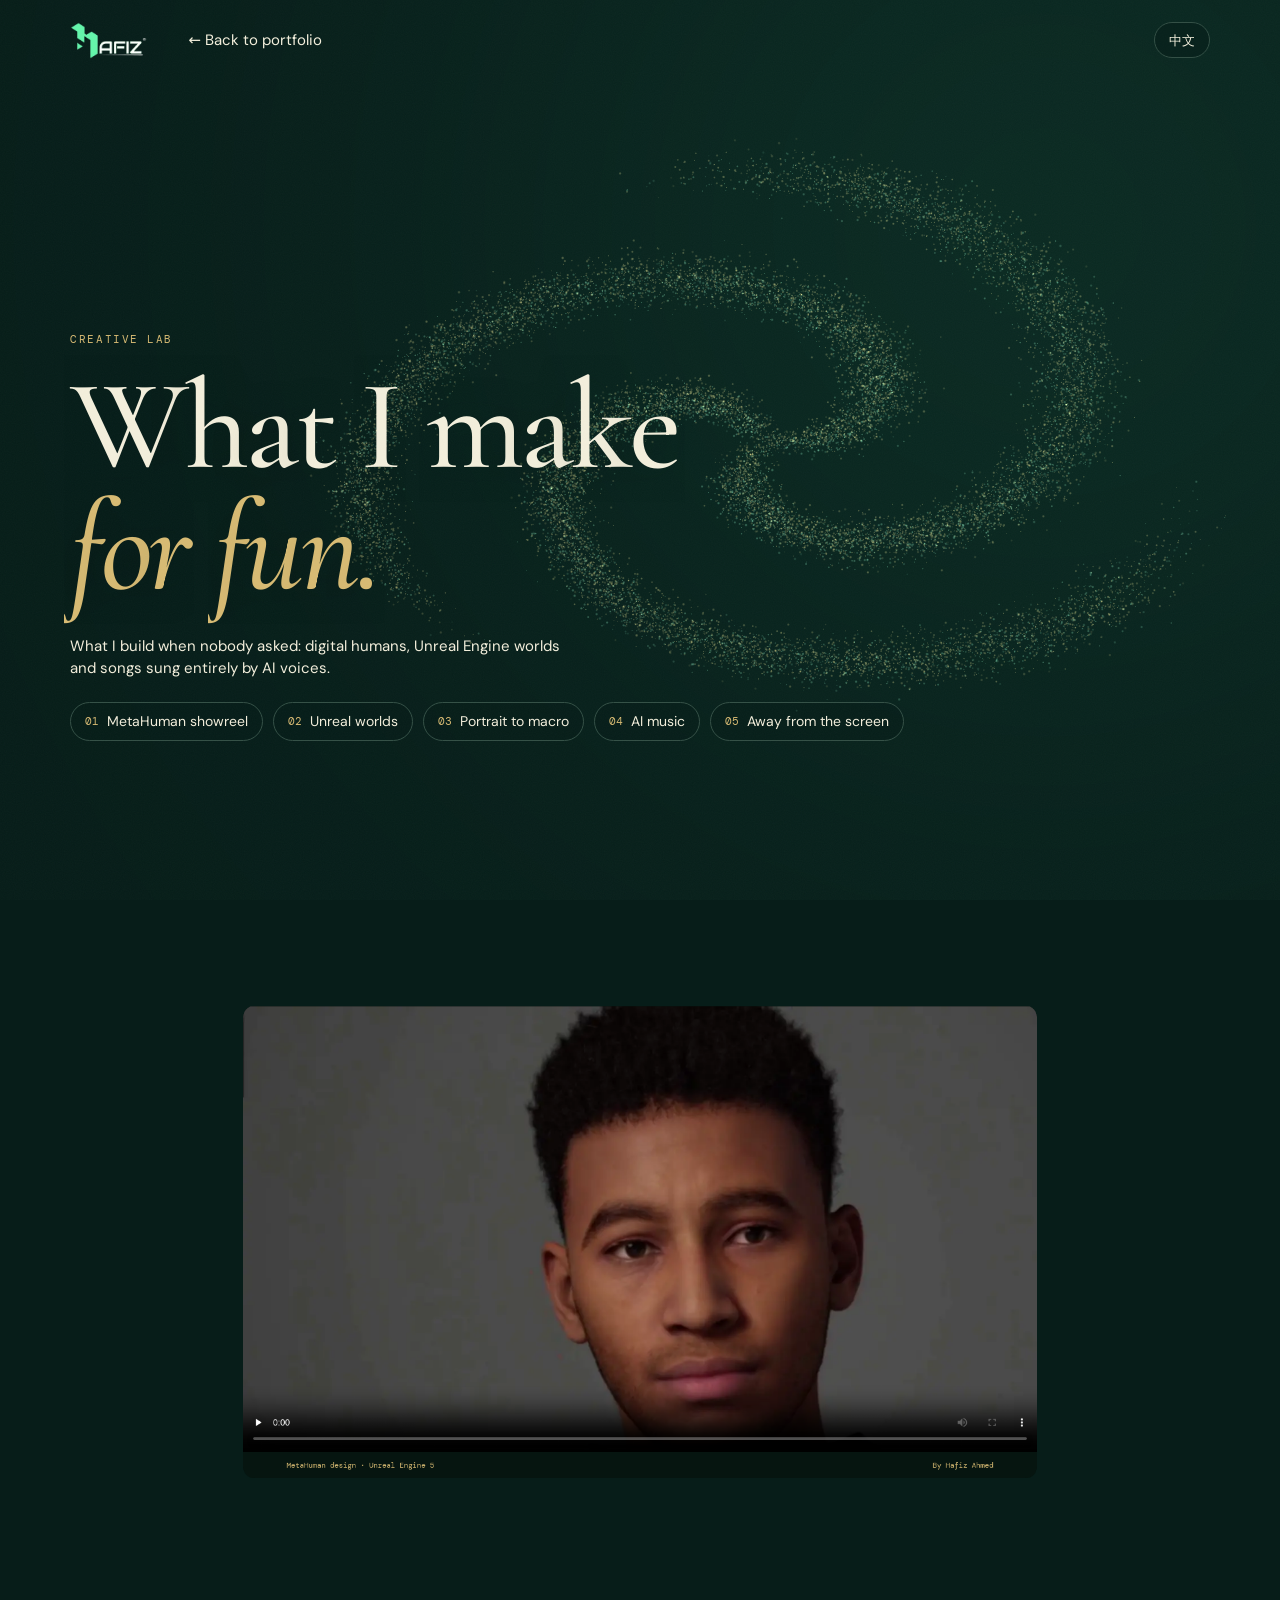
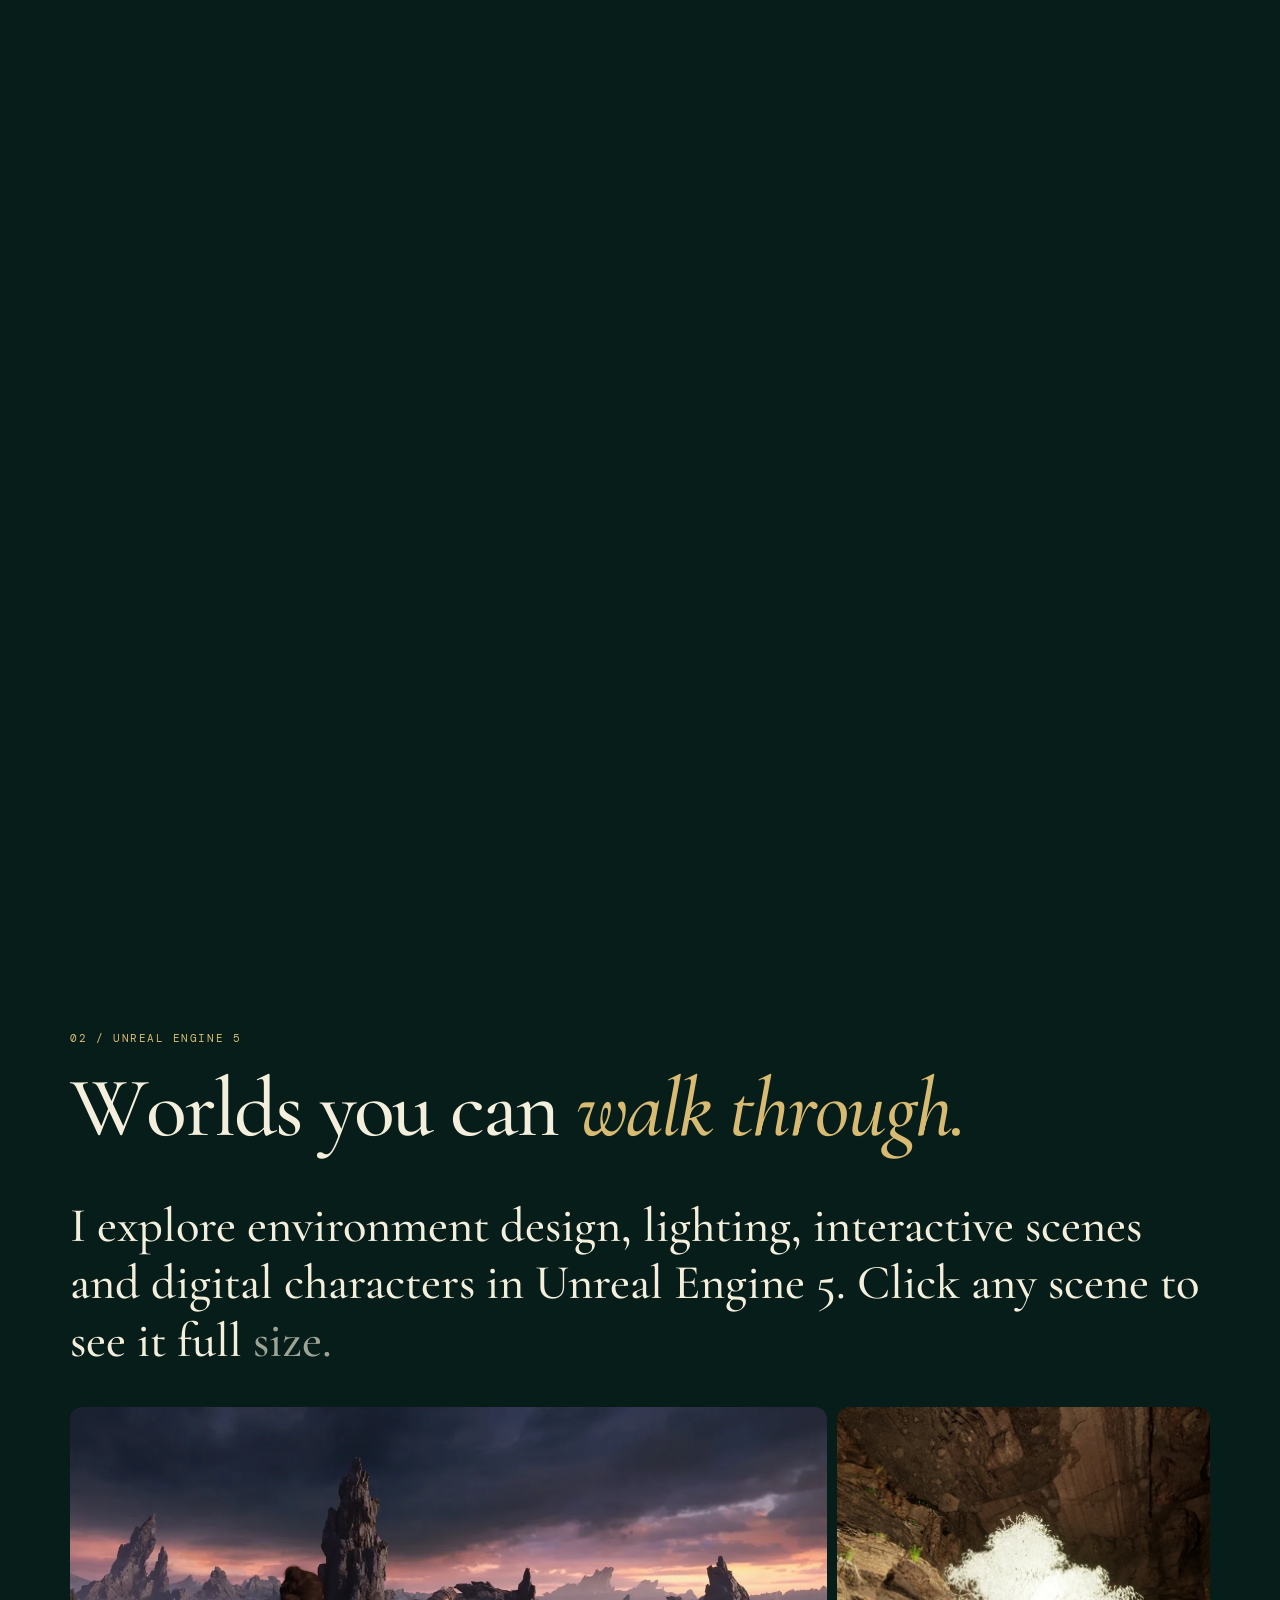
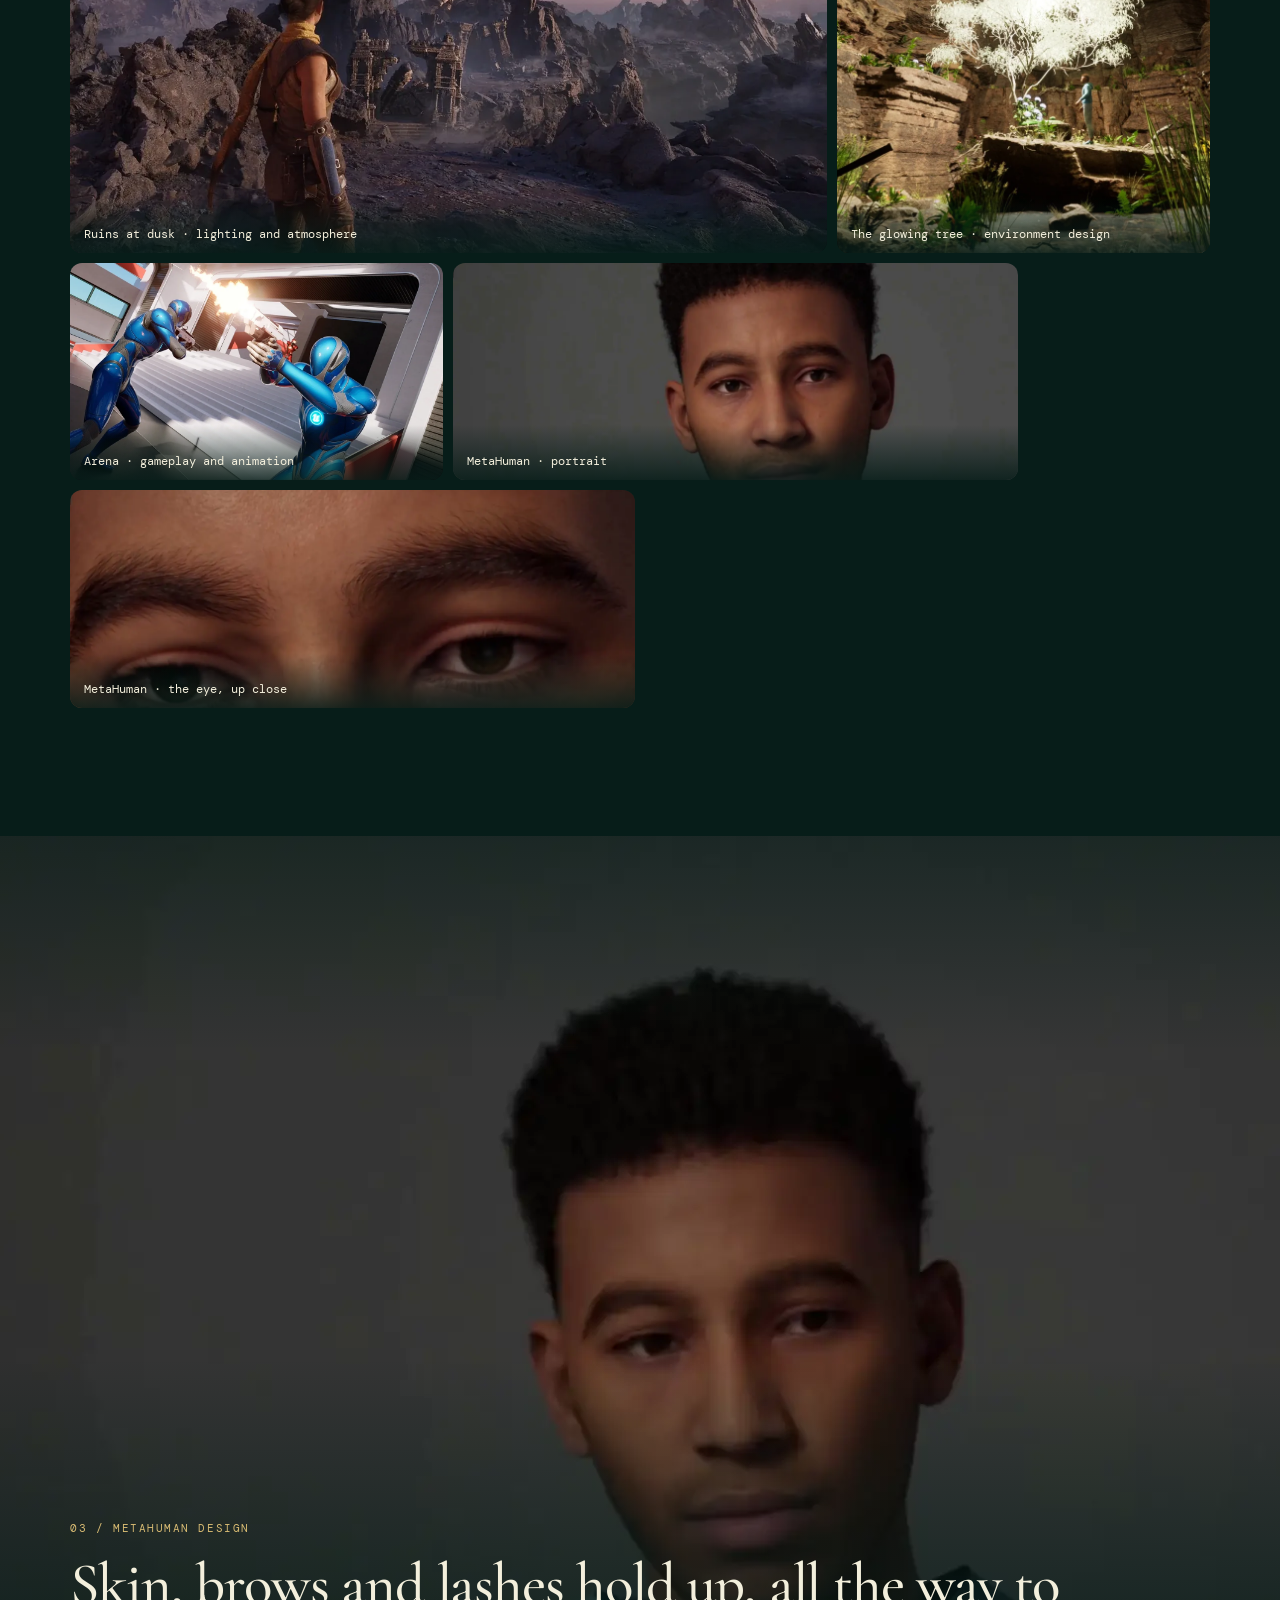
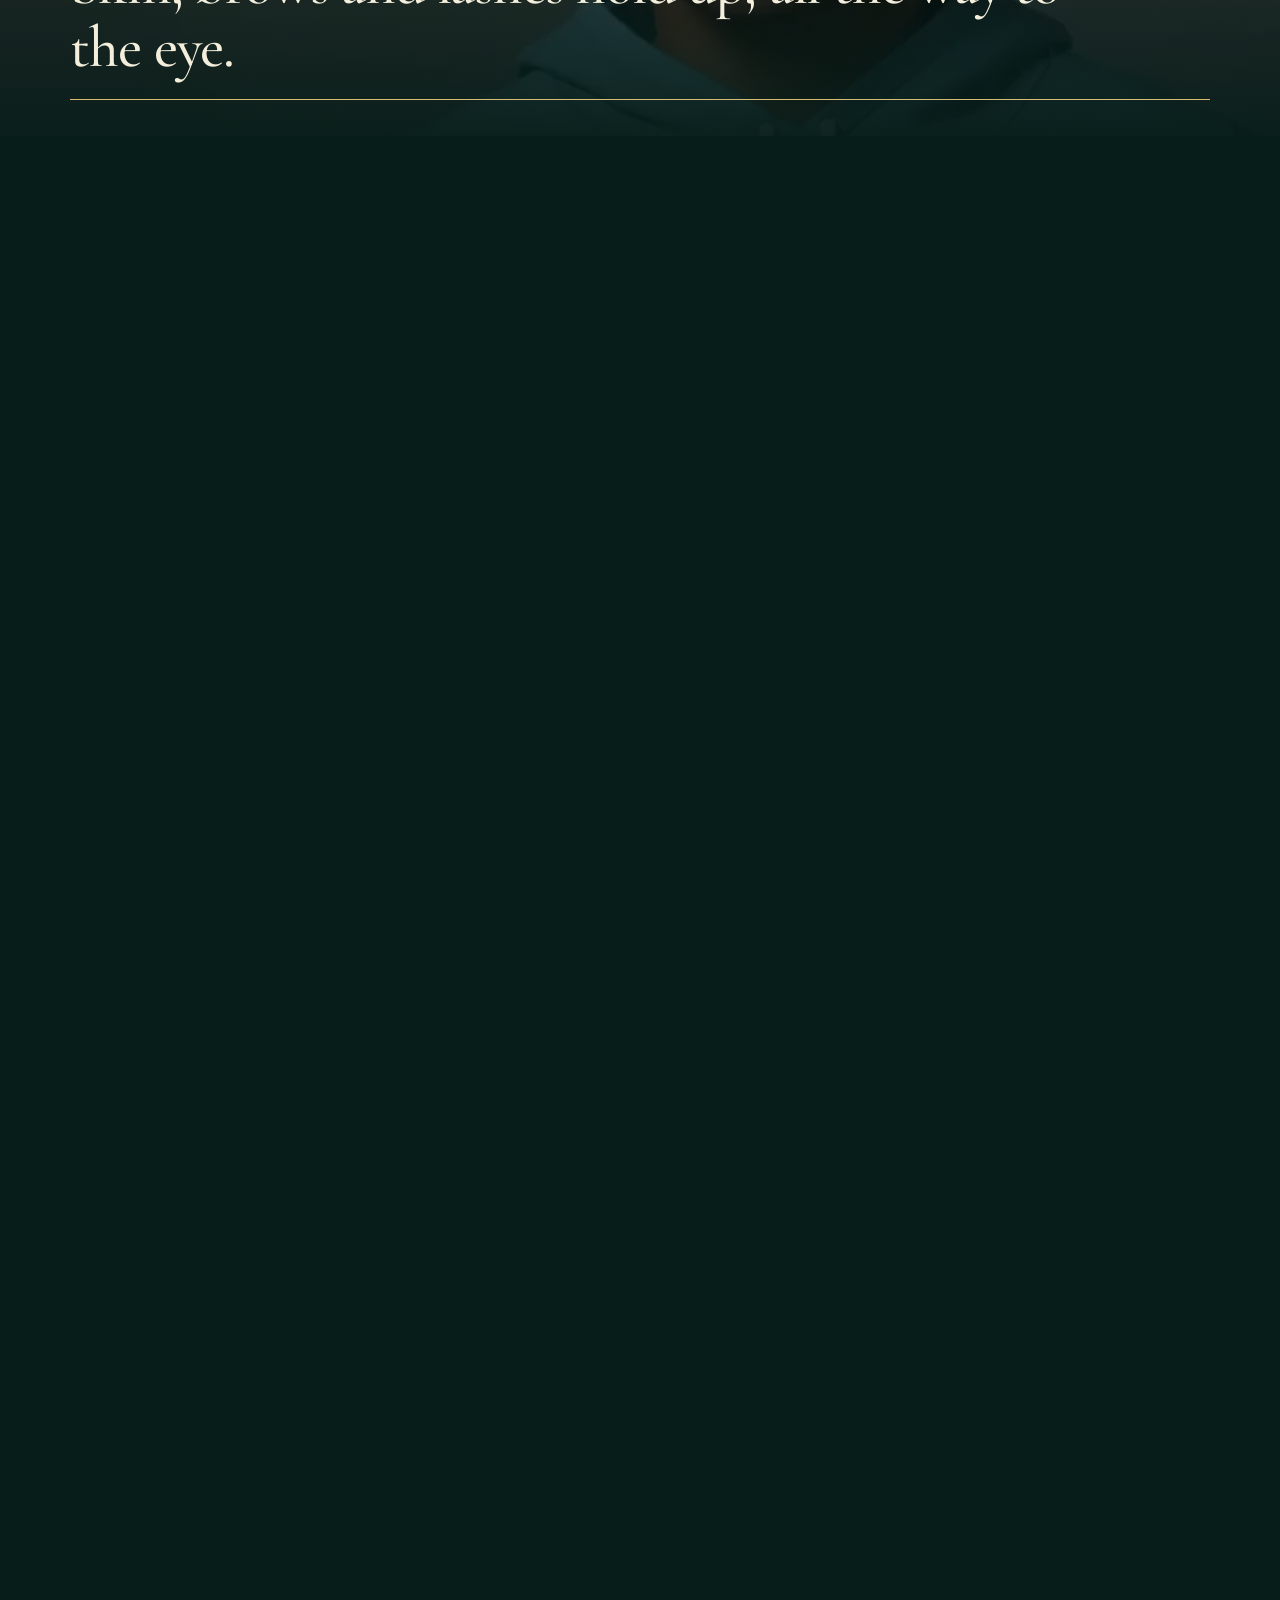
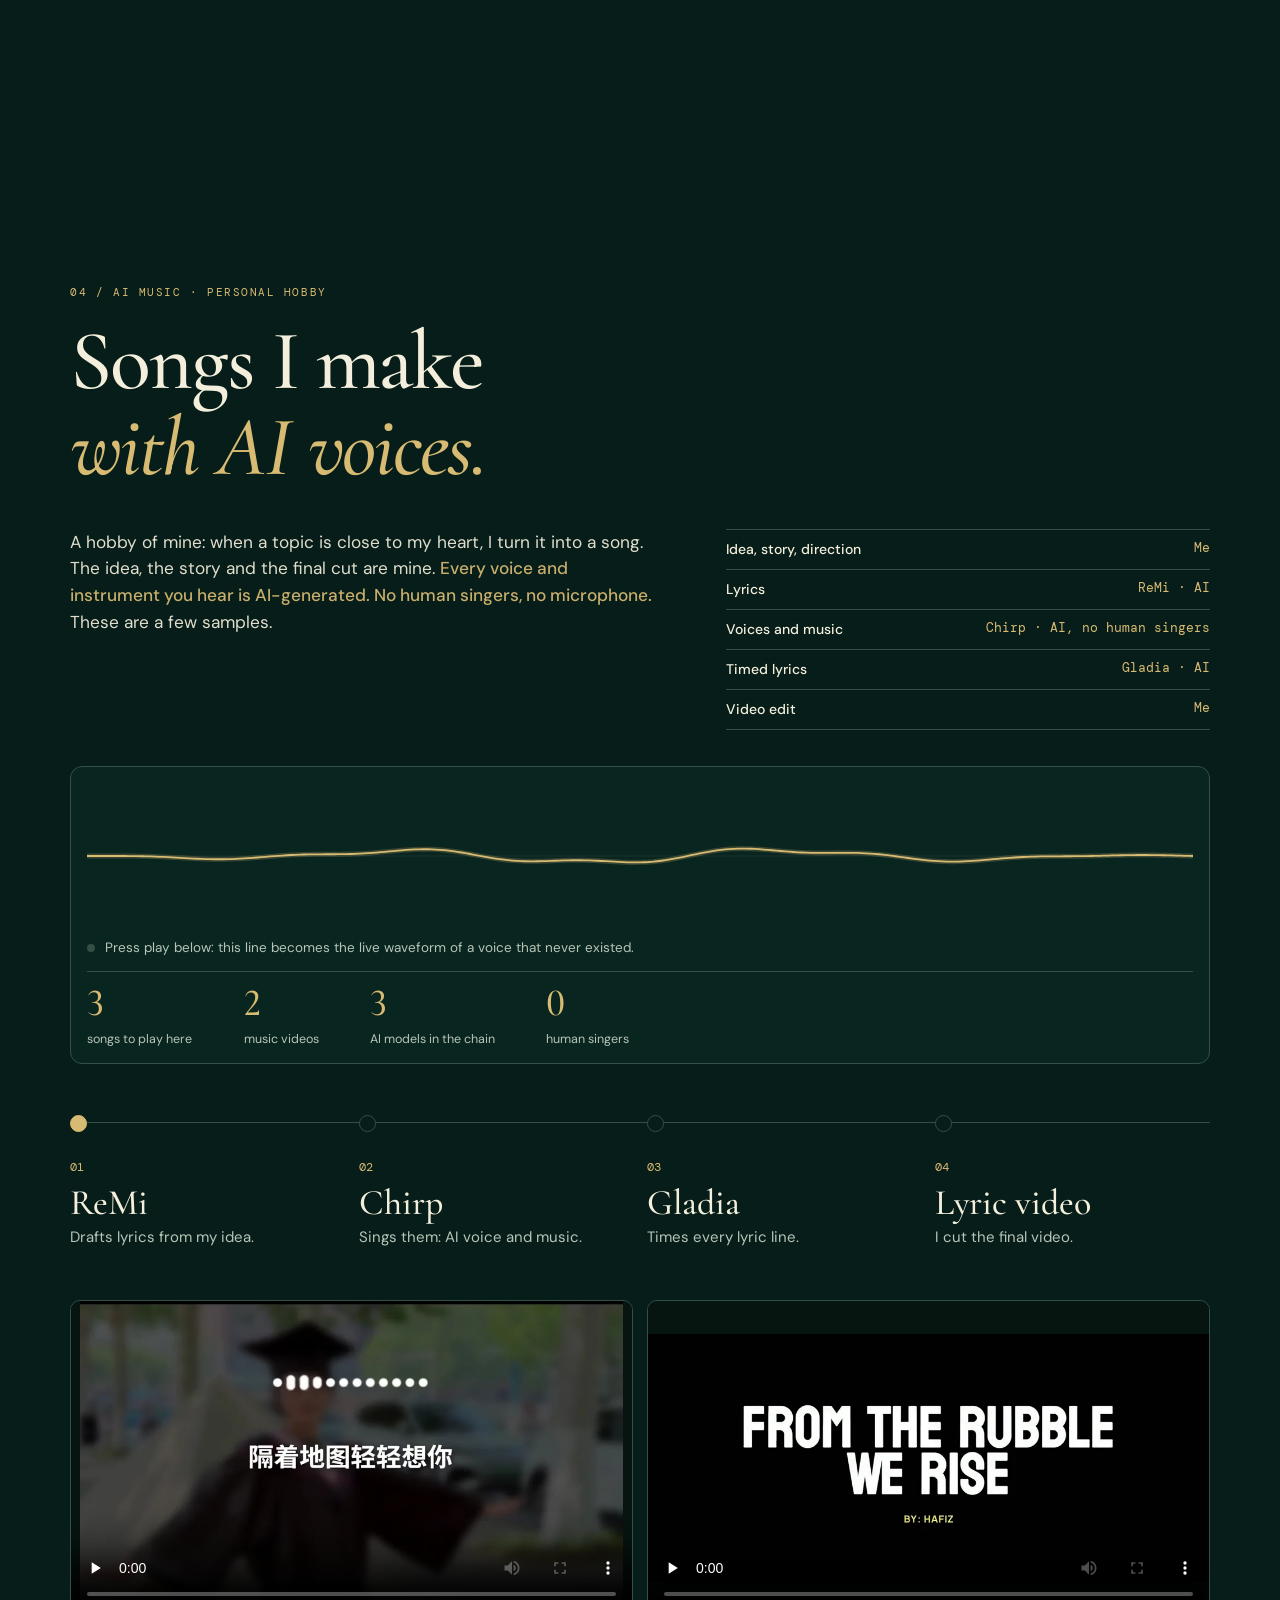
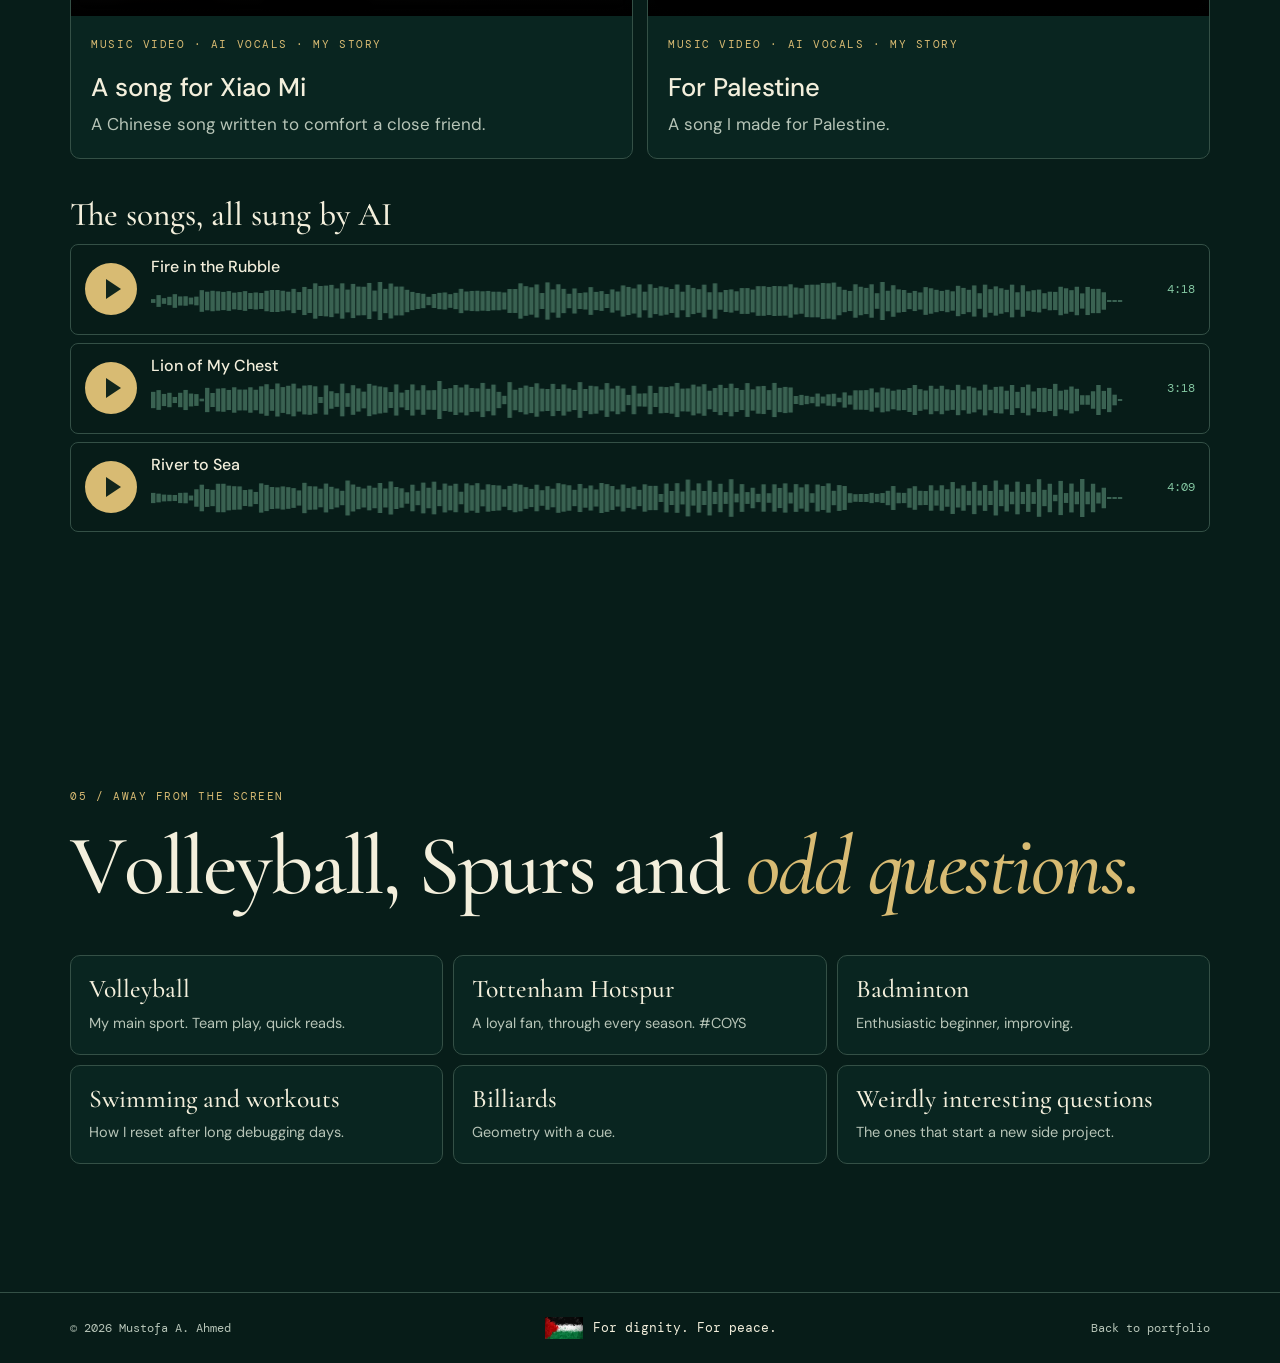
==== commit bd56a661: "Rewrite the manifesto and keep the animated site on slow connections - Manifesto: "From the first gr" ====
--- a/creative.html
+++ b/creative.html
@@ -14,7 +14,10 @@
 var reduced=window.matchMedia&&matchMedia('(prefers-reduced-motion: reduce)').matches;
 if(!reduced)c.add('fx');
 try{if(sessionStorage.getItem('hafiz-wipe')){c.add('wipe-in');sessionStorage.removeItem('hafiz-wipe')}}catch(e){}
-setTimeout(function(){if(!window.__fxReady){c.remove('fx','wipe-in');c.add('fx-failed')}},4000)})();
+var fail=function(){if(!window.__fxReady){c.remove('fx','wipe-in');c.add('fx-failed')}};
+addEventListener('error',function(e){if(e.target&&e.target.tagName==='SCRIPT')fail()},true);
+addEventListener('load',function(){setTimeout(fail,1500)});setTimeout(fail,15000);
+setTimeout(function(){if(!window.__fxReady)c.add('fx-slow')},4000)})();
 </script>
 <link rel="stylesheet" href="styles.css">
 </head>
--- a/styles.css
+++ b/styles.css
@@ -135,6 +135,7 @@
 .fx [data-split] .c{display:inline-block;transform:translateY(112%) rotate(5deg);transform-origin:0 100%}
 .fx [data-split].in .c{transform:none;transition:transform 1s var(--ease);transition-delay:calc(var(--i) * 22ms)}
 .fx [data-rise],.fx [data-reveal]{opacity:0;transform:translateY(26px)}
+.fx-slow [data-rise],.fx-slow [data-reveal]{opacity:1;transform:none} /* scripts still loading after 4 s: show content now */
 .fx [data-rise].in,.fx [data-reveal].in{opacity:1;transform:none;transition:opacity .9s var(--ease),transform .9s var(--ease);transition-delay:var(--d,0ms)}
 [data-words] .sw{opacity:var(--o,.16);transition:opacity .25s linear}
 .no-js [data-words] .sw,.fx-failed [data-words] .sw{opacity:1}
@@ -180,10 +181,25 @@
 .ticker-run span{font:400 clamp(13px,1.2vw,19px)/1 var(--mono);letter-spacing:.18em;color:var(--gold);white-space:nowrap;opacity:.8}
 @keyframes tickerRun{to{transform:translate3d(-50%,0,0)}}
 
-/* Manifesto */
-.manifesto{padding-block:clamp(70px,13vw,190px)}
-.manifesto p{font:500 clamp(32px,5.1vw,84px)/1.12 var(--serif);letter-spacing:-.02em;color:var(--ink);max-width:21em}
-[lang=zh-CN] .manifesto p{font-family:var(--sans);font-size:clamp(26px,3.8vw,60px);line-height:1.45;font-weight:500;letter-spacing:.01em}
+/* Manifesto: the whole life of a model, from the first gradient to the last millisecond */
+.manifesto{--p:1;padding-block:clamp(70px,12vw,170px)}
+.fx .manifesto{--p:0}
+.mf-kicker{margin-bottom:clamp(14px,2vw,26px)}
+.manifesto .mf-lead{font:400 clamp(46px,7.6vw,132px)/.98 var(--serif);letter-spacing:-.035em;color:var(--ink);max-width:12em}
+.mf-lead i{font-style:italic;color:var(--gold)}
+.mf-track{position:relative;margin:clamp(34px,5vw,72px) 0 clamp(30px,4.4vw,60px);padding-top:30px}
+.mf-track:before{content:'';position:absolute;left:0;right:0;top:5px;border-top:1px solid var(--line)}
+.mf-fill{position:absolute;left:0;right:0;top:4px;height:3px;border-radius:2px;background:linear-gradient(90deg,var(--mint),var(--gold));transform:scaleX(var(--p));transform-origin:left}
+.mf-stages{display:grid;grid-template-columns:repeat(4,minmax(0,1fr));gap:18px}
+.mf-stages li{--on:clamp(0,(var(--p) * 4 - var(--i)) * 2.2,1);position:relative;display:grid;gap:6px;opacity:calc(.32 + var(--on) * .68);font:400 clamp(15px,1.4vw,21px)/1.25 var(--sans);color:var(--ink)}
+.mf-stages li:before,.mf-stages li:after{content:'';position:absolute;left:0;top:-30px;width:11px;height:11px;border-radius:50%}
+.mf-stages li:before{border:1px solid var(--gold);background:var(--bg)}
+.mf-stages li:after{background:var(--gold);box-shadow:0 0 0 5px rgb(216 187 115 / .16);opacity:var(--on);transform:scale(calc(.4 + var(--on) * .6))}
+.mf-n{font:400 11px/1 var(--mono);letter-spacing:.14em;color:var(--gold)}
+.manifesto .mf-body{font:400 clamp(20px,2.1vw,34px)/1.45 var(--sans);letter-spacing:-.012em;color:var(--ink);max-width:33em}
+[lang=zh-CN] .manifesto .mf-lead{font-size:clamp(40px,6.2vw,104px);line-height:1.18;letter-spacing:.01em}
+[lang=zh-CN] .mf-lead i{font-style:normal}
+[lang=zh-CN] .manifesto .mf-body{font-size:clamp(18px,1.85vw,30px);line-height:1.75;letter-spacing:.02em}
 
 /* Results story */
 .numbers{padding:0;height:calc(100vh * 4.4)}
@@ -537,40 +553,40 @@
 .off-screen>p:first-of-type{margin-bottom:16px}
 
 /* Flagship: AutoDeploy */
-.ad{--ad-bg:#051512;padding:0;height:calc(100vh * 5.6);background:var(--ad-bg)}
-.ad-sticky{position:sticky;top:0;height:100vh;height:100svh;overflow:hidden;background:radial-gradient(120% 90% at 72% 42%,#0b2620 0,var(--ad-bg) 64%)}
-#ad-canvas{position:absolute;inset:0;width:100%;height:100%;display:block}
-.ad-top{position:absolute;left:var(--gutter);right:calc(var(--gutter) + 40px);top:clamp(80px,10.5vh,104px);display:flex;flex-wrap:wrap;justify-content:space-between;align-items:baseline;gap:10px 30px;z-index:2}
-.ad-top .eyebrow{margin:0}
-.ad-rail{display:flex;gap:clamp(14px,2vw,32px);counter-reset:r}
-.ad-rail li{counter-increment:r;font:400 12px/1.3 var(--mono);color:#7f8c88;transition:color .35s;white-space:nowrap}
-.ad-rail li:before{content:counter(r) ' ';color:#566360}
-.ad-rail li.on{color:var(--gold)}
-.ad-rail li.done{color:var(--muted)}
-.ad-rail li.on:before{color:var(--gold)}
-.ad-steps{position:absolute;left:var(--gutter);bottom:clamp(44px,8vh,84px);width:min(32vw,500px);height:min(62vh,500px);z-index:2}
-.ad-step{position:absolute;left:0;right:0;bottom:0}
-.fx .ad-step{opacity:0;transform:translateY(26px);pointer-events:none;transition:opacity .4s,transform .7s var(--ease)}
-.fx .ad-step.active{opacity:1;transform:none;pointer-events:auto}
-.ad-step h2{font-size:clamp(52px,6.2vw,108px);margin-bottom:14px;color:var(--ink)}
-.ad-kicker{font:400 12px/1 var(--mono)!important;letter-spacing:.14em;color:var(--gold)!important;margin-bottom:10px}
-.ad-step h3{font:500 clamp(30px,3vw,50px)/1.08 var(--serif);letter-spacing:-.015em;margin-bottom:12px}
-[lang=zh-CN] .ad-step h3{font-family:var(--sans);font-size:clamp(24px,2.3vw,36px);font-weight:600;line-height:1.25}
-.ad-step p{color:#d3d9d4;font-size:clamp(15px,1.15vw,18px);line-height:1.5}
-.ad-lead{font-size:clamp(18px,1.55vw,24px)!important;line-height:1.35!important;color:var(--ink)!important}
-.ad-chips{display:flex;flex-wrap:wrap;gap:12px clamp(18px,2vw,30px);margin-top:18px}
-.ad-chips b{display:block;font:500 clamp(25px,2.5vw,42px)/1.05 var(--serif);font-variant-numeric:lining-nums;color:var(--gold)}
-.ad-chips span{font-size:13px;color:#aeb8b3;line-height:1.3;display:block}
-.ad-scroll{margin-top:16px;font:400 12px/1.4 var(--mono)!important;color:#8fd8ff!important}
-.ad-progress{position:absolute;left:var(--gutter);right:var(--gutter);bottom:clamp(20px,3.4vh,34px);height:1px;background:rgb(243 239 220 / .16);z-index:2}
-.ad-progress i{position:absolute;inset:0;background:var(--gold);transform:scaleX(0);transform-origin:left}
+.deploy{--ad-bg:#051512;padding:0;height:calc(100vh * 5.6);background:var(--ad-bg)}
+.dep-sticky{position:sticky;top:0;height:100vh;height:100svh;overflow:hidden;background:radial-gradient(120% 90% at 72% 42%,#0b2620 0,var(--ad-bg) 64%)}
+#dep-canvas{position:absolute;inset:0;width:100%;height:100%;display:block}
+.dep-top{position:absolute;left:var(--gutter);right:calc(var(--gutter) + 40px);top:clamp(80px,10.5vh,104px);display:flex;flex-wrap:wrap;justify-content:space-between;align-items:baseline;gap:10px 30px;z-index:2}
+.dep-top .eyebrow{margin:0}
+.dep-rail{display:flex;gap:clamp(14px,2vw,32px);counter-reset:r}
+.dep-rail li{counter-increment:r;font:400 12px/1.3 var(--mono);color:#7f8c88;transition:color .35s;white-space:nowrap}
+.dep-rail li:before{content:counter(r) ' ';color:#566360}
+.dep-rail li.on{color:var(--gold)}
+.dep-rail li.done{color:var(--muted)}
+.dep-rail li.on:before{color:var(--gold)}
+.dep-steps{position:absolute;left:var(--gutter);bottom:clamp(44px,8vh,84px);width:min(32vw,500px);height:min(62vh,500px);z-index:2}
+.dep-step{position:absolute;left:0;right:0;bottom:0}
+.fx .dep-step{opacity:0;transform:translateY(26px);pointer-events:none;transition:opacity .4s,transform .7s var(--ease)}
+.fx .dep-step.active{opacity:1;transform:none;pointer-events:auto}
+.dep-step h2{font-size:clamp(52px,6.2vw,108px);margin-bottom:14px;color:var(--ink)}
+.dep-kicker{font:400 12px/1 var(--mono)!important;letter-spacing:.14em;color:var(--gold)!important;margin-bottom:10px}
+.dep-step h3{font:500 clamp(30px,3vw,50px)/1.08 var(--serif);letter-spacing:-.015em;margin-bottom:12px}
+[lang=zh-CN] .dep-step h3{font-family:var(--sans);font-size:clamp(24px,2.3vw,36px);font-weight:600;line-height:1.25}
+.dep-step p{color:#d3d9d4;font-size:clamp(15px,1.15vw,18px);line-height:1.5}
+.dep-lead{font-size:clamp(18px,1.55vw,24px)!important;line-height:1.35!important;color:var(--ink)!important}
+.dep-chips{display:flex;flex-wrap:wrap;gap:12px clamp(18px,2vw,30px);margin-top:18px}
+.dep-chips b{display:block;font:500 clamp(25px,2.5vw,42px)/1.05 var(--serif);font-variant-numeric:lining-nums;color:var(--gold)}
+.dep-chips span{font-size:13px;color:#aeb8b3;line-height:1.3;display:block}
+.dep-scroll{margin-top:16px;font:400 12px/1.4 var(--mono)!important;color:#8fd8ff!important}
+.dep-progress{position:absolute;left:var(--gutter);right:var(--gutter);bottom:clamp(20px,3.4vh,34px);height:1px;background:rgb(243 239 220 / .16);z-index:2}
+.dep-progress i{position:absolute;inset:0;background:var(--gold);transform:scaleX(0);transform-origin:left}
 
 /* AutoDeploy lab: three numbered steps, a chart and a plain-language answer */
-.ad-lab{background:linear-gradient(180deg,#051512,transparent 26%);padding-top:clamp(60px,8vw,110px)}
-.ad-lab-head{display:grid;grid-template-columns:minmax(0,1.1fr) minmax(0,1fr);gap:16px clamp(24px,5vw,80px);align-items:end;margin-bottom:clamp(22px,3vw,40px)}
-.ad-lab-head h2{margin-bottom:0}
-.ad-lab-head>p{color:var(--ink);opacity:.86;max-width:34em}
-.ad-console{display:grid;grid-template-columns:minmax(0,1.5fr) minmax(0,1fr);gap:14px;padding:clamp(12px,1.4vw,20px);border:1px solid var(--line);border-radius:12px;background:var(--glass)}
+.dep-lab{background:linear-gradient(180deg,#051512,transparent 26%);padding-top:clamp(60px,8vw,110px)}
+.dep-lab-head{display:grid;grid-template-columns:minmax(0,1.1fr) minmax(0,1fr);gap:16px clamp(24px,5vw,80px);align-items:end;margin-bottom:clamp(22px,3vw,40px)}
+.dep-lab-head h2{margin-bottom:0}
+.dep-lab-head>p{color:var(--ink);opacity:.86;max-width:34em}
+.dep-console{display:grid;grid-template-columns:minmax(0,1.5fr) minmax(0,1fr);gap:14px;padding:clamp(12px,1.4vw,20px);border:1px solid var(--line);border-radius:12px;background:var(--glass)}
 .lab-controls{grid-column:1/-1;display:grid;grid-template-columns:minmax(0,1.35fr) auto auto;gap:14px clamp(16px,2.6vw,40px);align-items:start;padding-bottom:14px;border-bottom:1px solid var(--line)}
 .lab-step{display:flex;gap:12px;align-items:flex-start;min-width:0}
 .lab-n{flex:none;display:grid;place-items:center;width:28px;height:28px;border-radius:50%;border:1px solid var(--gold);color:var(--gold);font:500 13px/1 var(--mono)}
@@ -582,42 +598,42 @@
 .seg button+button{border-left:1px solid var(--line)}
 .seg button[aria-checked=true]{background:var(--gold);color:#11251c}
 .seg.small button{min-height:30px;padding:3px 10px;font-size:11px}
-.ad-side{display:grid;align-content:start;gap:12px;min-width:0}
-.ad-pick{padding:14px 16px;border:1px solid var(--gold);border-radius:10px;background:rgb(216 187 115 / .07)}
-.ad-pick.flash{animation:pickFlash 1s var(--ease)}
+.dep-side{display:grid;align-content:start;gap:12px;min-width:0}
+.dep-pick{padding:14px 16px;border:1px solid var(--gold);border-radius:10px;background:rgb(216 187 115 / .07)}
+.dep-pick.flash{animation:pickFlash 1s var(--ease)}
 @keyframes pickFlash{0%{box-shadow:0 0 0 0 rgb(216 187 115 / .6)}100%{box-shadow:0 0 0 14px rgb(216 187 115 / 0)}}
-.ad-pick small{display:block;font:400 11px/1.4 var(--mono);letter-spacing:.12em;text-transform:uppercase;color:var(--gold)}
-.ad-pick b{display:block;font:500 clamp(27px,2.4vw,38px)/1.08 var(--serif);font-variant-numeric:lining-nums;color:var(--gold);margin:2px 0}
-.ad-pick b.bad{color:var(--rust);font-size:clamp(24px,2.2vw,34px)}
-.ad-pick span{display:block;font-size:14px;line-height:1.45;color:var(--muted)}
-.ad-pick em{display:block;margin-top:4px;font-style:normal;font-size:12px;color:var(--muted)}
-.ad-run-steps{display:grid;gap:4px;counter-reset:rs}
-.ad-run-steps li{counter-increment:rs;position:relative;padding:5px 0 5px 30px;font-size:13.5px;color:var(--muted);transition:color .3s}
-.ad-run-steps li:before{content:counter(rs);position:absolute;left:0;top:4px;width:20px;height:20px;border-radius:50%;border:1px solid var(--line);display:grid;place-items:center;font:400 10px/1 var(--mono);transition:background .3s,border-color .3s,color .3s}
-.ad-run-steps li.running{color:var(--ink)}
-.ad-run-steps li.running:before{border-color:var(--gold);color:var(--gold);animation:pulseRing 1s ease-in-out infinite}
-.ad-run-steps li.running.bad:before{border-color:var(--rust);color:var(--rust)}
-.ad-run-steps li.done,.ad-run-steps li.fixed{color:var(--ink)}
-.ad-run-steps li.done:before{content:'✓';background:var(--mint);border-color:var(--mint);color:#11251c}
-.ad-run-steps li.fixed:before{content:'↺';background:var(--gold);border-color:var(--gold);color:#11251c}
-.ad-run-steps li[data-note]:after{content:attr(data-note);display:block;font-size:12px;color:var(--gold)}
+.dep-pick small{display:block;font:400 11px/1.4 var(--mono);letter-spacing:.12em;text-transform:uppercase;color:var(--gold)}
+.dep-pick b{display:block;font:500 clamp(27px,2.4vw,38px)/1.08 var(--serif);font-variant-numeric:lining-nums;color:var(--gold);margin:2px 0}
+.dep-pick b.bad{color:var(--rust);font-size:clamp(24px,2.2vw,34px)}
+.dep-pick span{display:block;font-size:14px;line-height:1.45;color:var(--muted)}
+.dep-pick em{display:block;margin-top:4px;font-style:normal;font-size:12px;color:var(--muted)}
+.dep-run-steps{display:grid;gap:4px;counter-reset:rs}
+.dep-run-steps li{counter-increment:rs;position:relative;padding:5px 0 5px 30px;font-size:13.5px;color:var(--muted);transition:color .3s}
+.dep-run-steps li:before{content:counter(rs);position:absolute;left:0;top:4px;width:20px;height:20px;border-radius:50%;border:1px solid var(--line);display:grid;place-items:center;font:400 10px/1 var(--mono);transition:background .3s,border-color .3s,color .3s}
+.dep-run-steps li.running{color:var(--ink)}
+.dep-run-steps li.running:before{border-color:var(--gold);color:var(--gold);animation:pulseRing 1s ease-in-out infinite}
+.dep-run-steps li.running.bad:before{border-color:var(--rust);color:var(--rust)}
+.dep-run-steps li.done,.dep-run-steps li.fixed{color:var(--ink)}
+.dep-run-steps li.done:before{content:'✓';background:var(--mint);border-color:var(--mint);color:#11251c}
+.dep-run-steps li.fixed:before{content:'↺';background:var(--gold);border-color:var(--gold);color:#11251c}
+.dep-run-steps li[data-note]:after{content:attr(data-note);display:block;font-size:12px;color:var(--gold)}
 @keyframes pulseRing{50%{box-shadow:0 0 0 5px rgb(216 187 115 / .18)}}
-.ad-dev{grid-column:1/-1;border-top:1px solid var(--line);padding-top:10px}
-.ad-dev summary{cursor:pointer;font:400 13px/1.6 var(--mono);color:var(--gold);list-style:none}
-.ad-dev summary::-webkit-details-marker{display:none}
-.ad-dev summary:before{content:'+ ';}
-.ad-dev[open] summary:before{content:'− ';}
-.ad-dev-grid{display:grid;grid-template-columns:minmax(0,1fr) minmax(0,1.2fr);gap:12px;margin-top:10px}
-.ad-log{min-height:220px;max-height:300px;overflow:auto;padding:12px 14px;border:1px solid var(--line);border-radius:8px;background:#04110e;font:400 12px/1.7 var(--mono);color:var(--muted);white-space:pre-wrap;word-break:break-word}
-.ad-log span{display:block}
-.ad-log .cmd{color:var(--ink)}.ad-log .ok{color:var(--mint)}.ad-log .bad{color:var(--rust)}.ad-log .warn{color:var(--gold)}.ad-log .best{color:var(--gold);font-weight:500}
-.ad-tabs{display:flex;flex-wrap:wrap;gap:4px;margin-bottom:8px}
-.ad-tabs button{padding:6px 12px;border:1px solid var(--line);border-radius:4px;font:400 12px/1.2 var(--mono);color:var(--muted);transition:border-color .25s,color .25s}
-.ad-tabs button[aria-selected=true]{border-color:var(--gold);color:var(--gold)}
-.ad-json{padding:12px 14px;border-radius:8px;background:#04110e;font:400 12px/1.6 var(--mono);color:#c7cfca;white-space:pre-wrap;word-break:break-word}
+.dep-dev{grid-column:1/-1;border-top:1px solid var(--line);padding-top:10px}
+.dep-dev summary{cursor:pointer;font:400 13px/1.6 var(--mono);color:var(--gold);list-style:none}
+.dep-dev summary::-webkit-details-marker{display:none}
+.dep-dev summary:before{content:'+ ';}
+.dep-dev[open] summary:before{content:'− ';}
+.dep-dev-grid{display:grid;grid-template-columns:minmax(0,1fr) minmax(0,1.2fr);gap:12px;margin-top:10px}
+.dep-log{min-height:220px;max-height:300px;overflow:auto;padding:12px 14px;border:1px solid var(--line);border-radius:8px;background:#04110e;font:400 12px/1.7 var(--mono);color:var(--muted);white-space:pre-wrap;word-break:break-word}
+.dep-log span{display:block}
+.dep-log .cmd{color:var(--ink)}.dep-log .ok{color:var(--mint)}.dep-log .bad{color:var(--rust)}.dep-log .warn{color:var(--gold)}.dep-log .best{color:var(--gold);font-weight:500}
+.dep-tabs{display:flex;flex-wrap:wrap;gap:4px;margin-bottom:8px}
+.dep-tabs button{padding:6px 12px;border:1px solid var(--line);border-radius:4px;font:400 12px/1.2 var(--mono);color:var(--muted);transition:border-color .25s,color .25s}
+.dep-tabs button[aria-selected=true]{border-color:var(--gold);color:var(--gold)}
+.dep-json{padding:12px 14px;border-radius:8px;background:#04110e;font:400 12px/1.6 var(--mono);color:#c7cfca;white-space:pre-wrap;word-break:break-word}
 .j-k{color:var(--gold)}.j-s{color:var(--ink)}.j-n{color:var(--rust)}
-.ad-foot{display:flex;flex-wrap:wrap;align-items:center;gap:14px 28px;margin-top:clamp(20px,3vw,34px)}
-.ad-bench-note{flex-basis:100%;padding-left:12px;border-left:2px solid var(--rust);font-size:14px;max-width:52em}
+.dep-foot{display:flex;flex-wrap:wrap;align-items:center;gap:14px 28px;margin-top:clamp(20px,3vw,34px)}
+.dep-bench-note{flex-basis:100%;padding-left:12px;border-left:2px solid var(--rust);font-size:14px;max-width:52em}
 
 /* Demo panels all share the site's green glass, with gold, cream and rust for data */
 .wcda-box,.fabric-box,.agent-box{padding:12px;background:#0a231e;border:1px solid var(--line);border-radius:10px}
@@ -825,33 +841,33 @@
 @media(max-width:1100px){
   .music-intro{grid-template-columns:minmax(0,1fr)}
   .life-grid{grid-template-columns:repeat(2,minmax(0,1fr))}
-  .ad-rail{gap:10px}
-  .ad-rail li{font-size:11px}
-  .ad-console{grid-template-columns:minmax(0,1fr)}
+  .dep-rail{gap:10px}
+  .dep-rail li{font-size:11px}
+  .dep-console{grid-template-columns:minmax(0,1fr)}
   .lab-controls{grid-template-columns:minmax(0,1fr)}
-  .ad-dev-grid{grid-template-columns:minmax(0,1fr)}
+  .dep-dev-grid{grid-template-columns:minmax(0,1fr)}
   .agent-box{grid-template-columns:minmax(0,1fr)}
 }
 @media(max-width:600px){
-  .ad-rail li{font-size:0}
-  .ad-rail li:before{font-size:11px}
-  .ad-rail li.on{font-size:11px}
-  .ad-rail{gap:8px}
+  .dep-rail li{font-size:0}
+  .dep-rail li:before{font-size:11px}
+  .dep-rail li.on{font-size:11px}
+  .dep-rail{gap:8px}
 }
 @media(max-width:899px){
-  .ad{height:calc(100vh * 5)}
-  .ad-steps{left:var(--gutter);right:var(--gutter);width:auto;top:54%;bottom:calc(84px + env(safe-area-inset-bottom));height:auto}
-  .ad-step{top:0;bottom:auto}
-  .ad-step h2{font-size:clamp(44px,13vw,70px);margin-bottom:8px}
-  .ad-step h3{font-size:clamp(25px,7vw,34px);margin-bottom:8px}
-  .ad-step p{font-size:14.5px;line-height:1.42}
-  .ad-lead{font-size:16px!important}
-  .ad-chips{gap:8px 16px;margin-top:10px}
-  .ad-chips b{font-size:clamp(21px,6vw,28px)}
-  .ad-chips span{font-size:12px}
-  .ad-progress{bottom:calc(72px + env(safe-area-inset-bottom))}
-  .ad-top{top:clamp(16px,3vh,28px);right:var(--gutter)}
-  .ad-lab-head{grid-template-columns:minmax(0,1fr)}
+  .deploy{height:calc(100vh * 5)}
+  .dep-steps{left:var(--gutter);right:var(--gutter);width:auto;top:54%;bottom:calc(84px + env(safe-area-inset-bottom));height:auto}
+  .dep-step{top:0;bottom:auto}
+  .dep-step h2{font-size:clamp(44px,13vw,70px);margin-bottom:8px}
+  .dep-step h3{font-size:clamp(25px,7vw,34px);margin-bottom:8px}
+  .dep-step p{font-size:14.5px;line-height:1.42}
+  .dep-lead{font-size:16px!important}
+  .dep-chips{gap:8px 16px;margin-top:10px}
+  .dep-chips b{font-size:clamp(21px,6vw,28px)}
+  .dep-chips span{font-size:12px}
+  .dep-progress{bottom:calc(72px + env(safe-area-inset-bottom))}
+  .dep-top{top:clamp(16px,3vh,28px);right:var(--gutter)}
+  .dep-lab-head{grid-template-columns:minmax(0,1fr)}
 }
 @media(max-width:860px){
   #menu{display:block}
@@ -990,12 +1006,12 @@
 .cu .case-head{display:grid;grid-template-columns:minmax(0,1fr) clamp(220px,27vw,350px);column-gap:clamp(24px,4vw,60px)}
 .cu .case-head>*{grid-column:1}
 .cu .case-head>.case-metrics,.cu .case-head>.case-note{grid-column:1/-1}
-.cu-banner{grid-column:2!important;grid-row:1/span 3;position:relative;align-self:center;width:100%;aspect-ratio:1}
+.cu-emblem{grid-column:2!important;grid-row:1/span 3;position:relative;align-self:center;width:100%;aspect-ratio:1}
 .cu-ring{position:absolute;border:1px solid rgb(216 187 115 / .22);border-radius:50%}
 .cu-ring.r1{inset:31%;border-color:rgb(216 187 115 / .5);animation:cuGlow 3.2s ease-in-out infinite}
 .cu-ring.r2{inset:16%;border-style:dashed}
 .cu-ring.r3{inset:2%}
-.cu-banner-core{position:absolute;inset:34%;width:32%;height:32%;border-radius:50%;object-fit:cover;box-shadow:0 0 50px rgb(216 187 115 / .3)}
+.cu-emblem-core{position:absolute;inset:34%;width:32%;height:32%;border-radius:50%;object-fit:cover;box-shadow:0 0 50px rgb(216 187 115 / .3)}
 .cu-orbit{--a:0deg;--r:16%;--t:38s;position:absolute;inset:0;transform:rotate(var(--a));animation:cuSpin var(--t) linear infinite}
 .cu-orbit.o2{--a:90deg;--r:2%;--t:56s}.cu-orbit.o3{--a:180deg}.cu-orbit.o4{--a:270deg;--r:2%;--t:56s}
 .cu-orbit>*{position:absolute;left:50%;top:var(--r);display:grid;place-items:center;width:clamp(38px,3.8vw,52px);height:clamp(38px,3.8vw,52px);padding:8px;border:1px solid var(--line);border-radius:50%;background:var(--panel);object-fit:contain;translate:-50% -50%;rotate:calc(-1 * var(--a));animation:cuSpinBack var(--t) linear infinite}
@@ -1051,7 +1067,9 @@
 .cu-memory span{grid-column:1/-1;font-size:13.5px;color:var(--muted)}
 .cu-loop{position:relative;width:min(100%,400px);aspect-ratio:1;margin:8px auto 0}
 .cu-loop:before{content:'';position:absolute;inset:11%;border:1px dashed rgb(216 187 115 / .35);border-radius:50%;animation:cuSpin 60s linear infinite}
-.cu-loop-step{position:absolute;left:calc(50% + 39% * sin(var(--k) * 60deg));top:calc(50% - 39% * cos(var(--k) * 60deg));padding:8px 14px;border:1px solid var(--line);border-radius:30px;background:var(--bg);font:400 13px/1 var(--mono);color:var(--muted);white-space:nowrap;transform:translate(-50%,-50%);transition:background .4s,color .4s,border-color .4s,transform .5s var(--ease)}
+.cu-loop-step:nth-of-type(1){left:50%;top:11%}.cu-loop-step:nth-of-type(2){left:83.8%;top:30.5%}.cu-loop-step:nth-of-type(3){left:83.8%;top:69.5%}
+.cu-loop-step:nth-of-type(4){left:50%;top:89%}.cu-loop-step:nth-of-type(5){left:16.2%;top:69.5%}.cu-loop-step:nth-of-type(6){left:16.2%;top:30.5%}
+.cu-loop-step{position:absolute;padding:8px 14px;border:1px solid var(--line);border-radius:30px;background:var(--bg);font:400 13px/1 var(--mono);color:var(--muted);white-space:nowrap;transform:translate(-50%,-50%);transition:background .4s,color .4s,border-color .4s,transform .5s var(--ease)}
 .cu-loop-step b{font-weight:400}
 .cu-loop-step.on{border-color:var(--gold);background:var(--gold);color:#11251c;transform:translate(-50%,-50%) scale(1.1)}
 .cu-loop-centre{position:absolute;inset:28%;display:grid;place-items:center;text-align:center;font:italic 400 clamp(16px,1.5vw,20px)/1.35 var(--serif);color:var(--ink)}
@@ -1106,7 +1124,7 @@
   .race-track{grid-column:1/-1;grid-row:2}
   .race-acc b{font-size:14px}
   .cu .case-head{display:block}
-  .cu-banner{width:min(250px,66vw);margin:0 auto 18px}
+  .cu-emblem{width:min(250px,66vw);margin:0 auto 18px}
   .cu-compare-head,.cu-compare-row{grid-template-columns:minmax(0,1fr) minmax(0,1fr)}
   .cu-compare-head>span:first-child{display:none}
   .cu-compare-row>span:first-child{grid-column:1/-1;padding-bottom:0;font-size:13px;color:var(--gold)}
@@ -1141,16 +1159,25 @@
   .chip-pick small,.lab-field .chip-pick small{display:none}
 }
 
+@media(max-width:760px){
+  .mf-track{padding:0 0 0 30px}
+  .mf-track:before{left:5px;right:auto;top:0;bottom:0;border-top:0;border-left:1px solid var(--line)}
+  .mf-fill{left:4px;right:auto;top:0;bottom:0;width:3px;height:auto;background:linear-gradient(180deg,var(--mint),var(--gold));transform:scaleY(var(--p));transform-origin:top}
+  .mf-stages{grid-template-columns:minmax(0,1fr);gap:16px}
+  .mf-stages li{grid-template-columns:30px minmax(0,1fr);align-items:baseline}
+  .mf-stages li:before,.mf-stages li:after{left:-30px;top:5px}
+}
+
 /* Motion turned off, or the script failed: everything is a plain, readable page. */
 @media(prefers-reduced-motion:reduce){
   html{scroll-behavior:auto}
   *,*:before,*:after{animation:none!important;transition:none!important}
-  .numbers,#meta,.ad{height:auto}
-  .ad-sticky{position:static;height:auto;background:none;padding:clamp(70px,10vw,120px) var(--gutter)}
-  .ad-steps{position:static;width:auto;height:auto;max-width:48em}
-  .ad-step{position:static;margin-bottom:40px;opacity:1;transform:none}
-  .ad-top{position:static}
-  .ad-progress,#ad-canvas{display:none}
+  .numbers,#meta,.deploy{height:auto}
+  .dep-sticky{position:static;height:auto;background:none;padding:clamp(70px,10vw,120px) var(--gutter)}
+  .dep-steps{position:static;width:auto;height:auto;max-width:48em}
+  .dep-step{position:static;margin-bottom:40px;opacity:1;transform:none}
+  .dep-top{position:static}
+  .dep-progress,#dep-canvas{display:none}
   .ticker-run{animation:none}
   .numbers-sticky{position:static;height:auto;display:block}
   .numbers-label{position:static}
@@ -1170,22 +1197,22 @@
 .fx-failed .step,.no-js .step{position:static;margin-bottom:40px}
 .fx-failed .step-dots,.no-js .step-dots{display:none}
 .fx-failed #loader{display:none}
-.no-js .ad,.fx-failed .ad{height:auto}
-.no-js .ad-sticky,.fx-failed .ad-sticky{position:static;height:auto;padding:clamp(70px,10vw,120px) var(--gutter)}
-.no-js .ad-steps,.fx-failed .ad-steps{position:static;width:auto;height:auto;max-width:48em}
-.no-js .ad-step,.fx-failed .ad-step{position:static;margin-bottom:40px;opacity:1;transform:none}
-.no-js .ad-top,.fx-failed .ad-top{position:static}
-.no-js .ad-progress,.fx-failed .ad-progress,.no-js #ad-canvas,.fx-failed #ad-canvas{display:none}
+.no-js .deploy,.fx-failed .deploy{height:auto}
+.no-js .dep-sticky,.fx-failed .dep-sticky{position:static;height:auto;padding:clamp(70px,10vw,120px) var(--gutter)}
+.no-js .dep-steps,.fx-failed .dep-steps{position:static;width:auto;height:auto;max-width:48em}
+.no-js .dep-step,.fx-failed .dep-step{position:static;margin-bottom:40px;opacity:1;transform:none}
+.no-js .dep-top,.fx-failed .dep-top{position:static}
+.no-js .dep-progress,.fx-failed .dep-progress,.no-js #dep-canvas,.fx-failed #dep-canvas{display:none}
 .no-js .pipe,.fx-failed .pipe{opacity:1}
 
 @media print{
-  #scene,.grain,.cursor,.cursor-dot,.progress,.rail,.site-header,.actionbar,.skip,.wave-ticker,#meta,#music,#world,#ad-canvas,.ad-progress,.ad-lab,dialog,#toast,#loader,#wipe,.case,.ghost-wrap{display:none!important}
+  #scene,.grain,.cursor,.cursor-dot,.progress,.rail,.site-header,.actionbar,.skip,.wave-ticker,#meta,#music,#world,#dep-canvas,.dep-progress,.dep-lab,dialog,#toast,#loader,#wipe,.case,.ghost-wrap{display:none!important}
   html,body{background:#fff;color:#000}
   *{color:#000!important;background:none!important;box-shadow:none!important}
   section{padding:14px 0}
-  .numbers,.ad{height:auto}
-  .ad-sticky{position:static;height:auto}
-  .ad-step{position:static;opacity:1;transform:none}
+  .numbers,.deploy{height:auto}
+  .dep-sticky{position:static;height:auto}
+  .dep-step{position:static;opacity:1;transform:none}
   .numbers-sticky{position:static;height:auto;display:block}
   .step{position:static;opacity:1;transform:none}
   .steps{height:auto;max-width:none}
